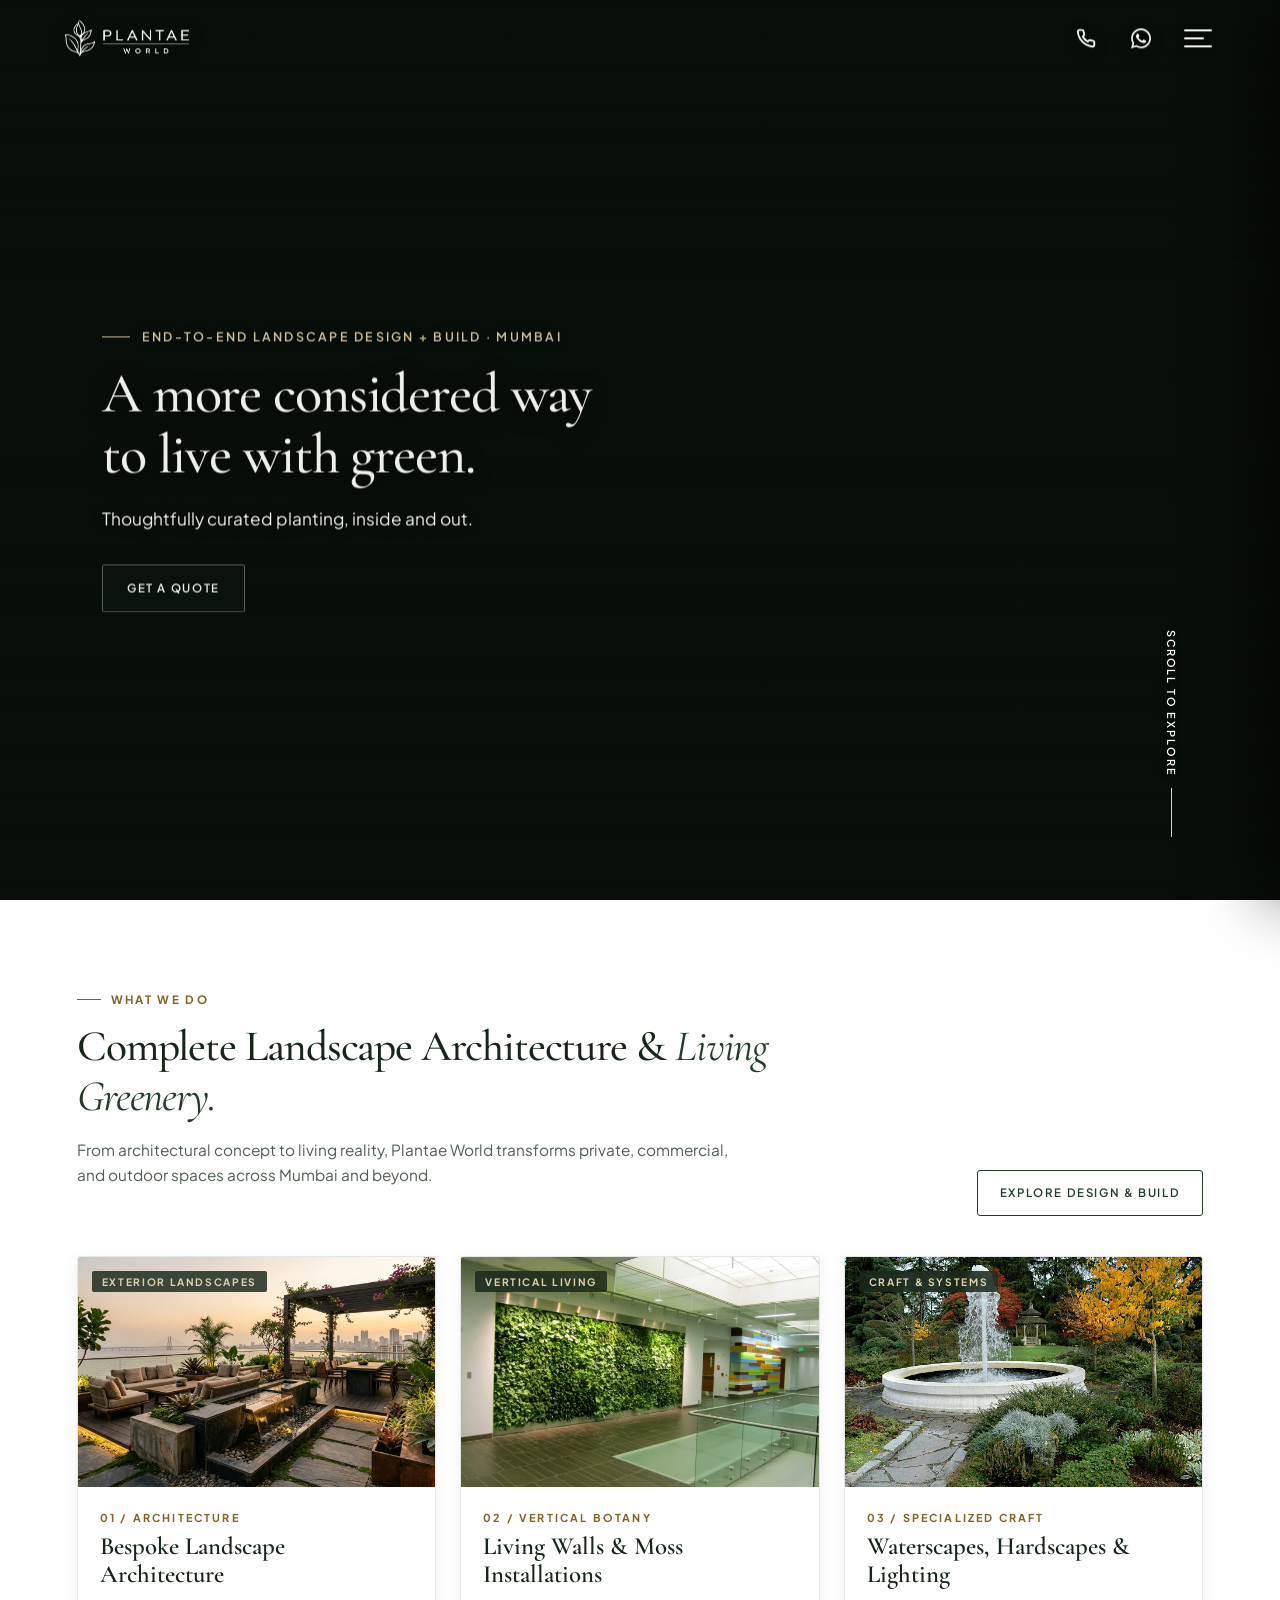
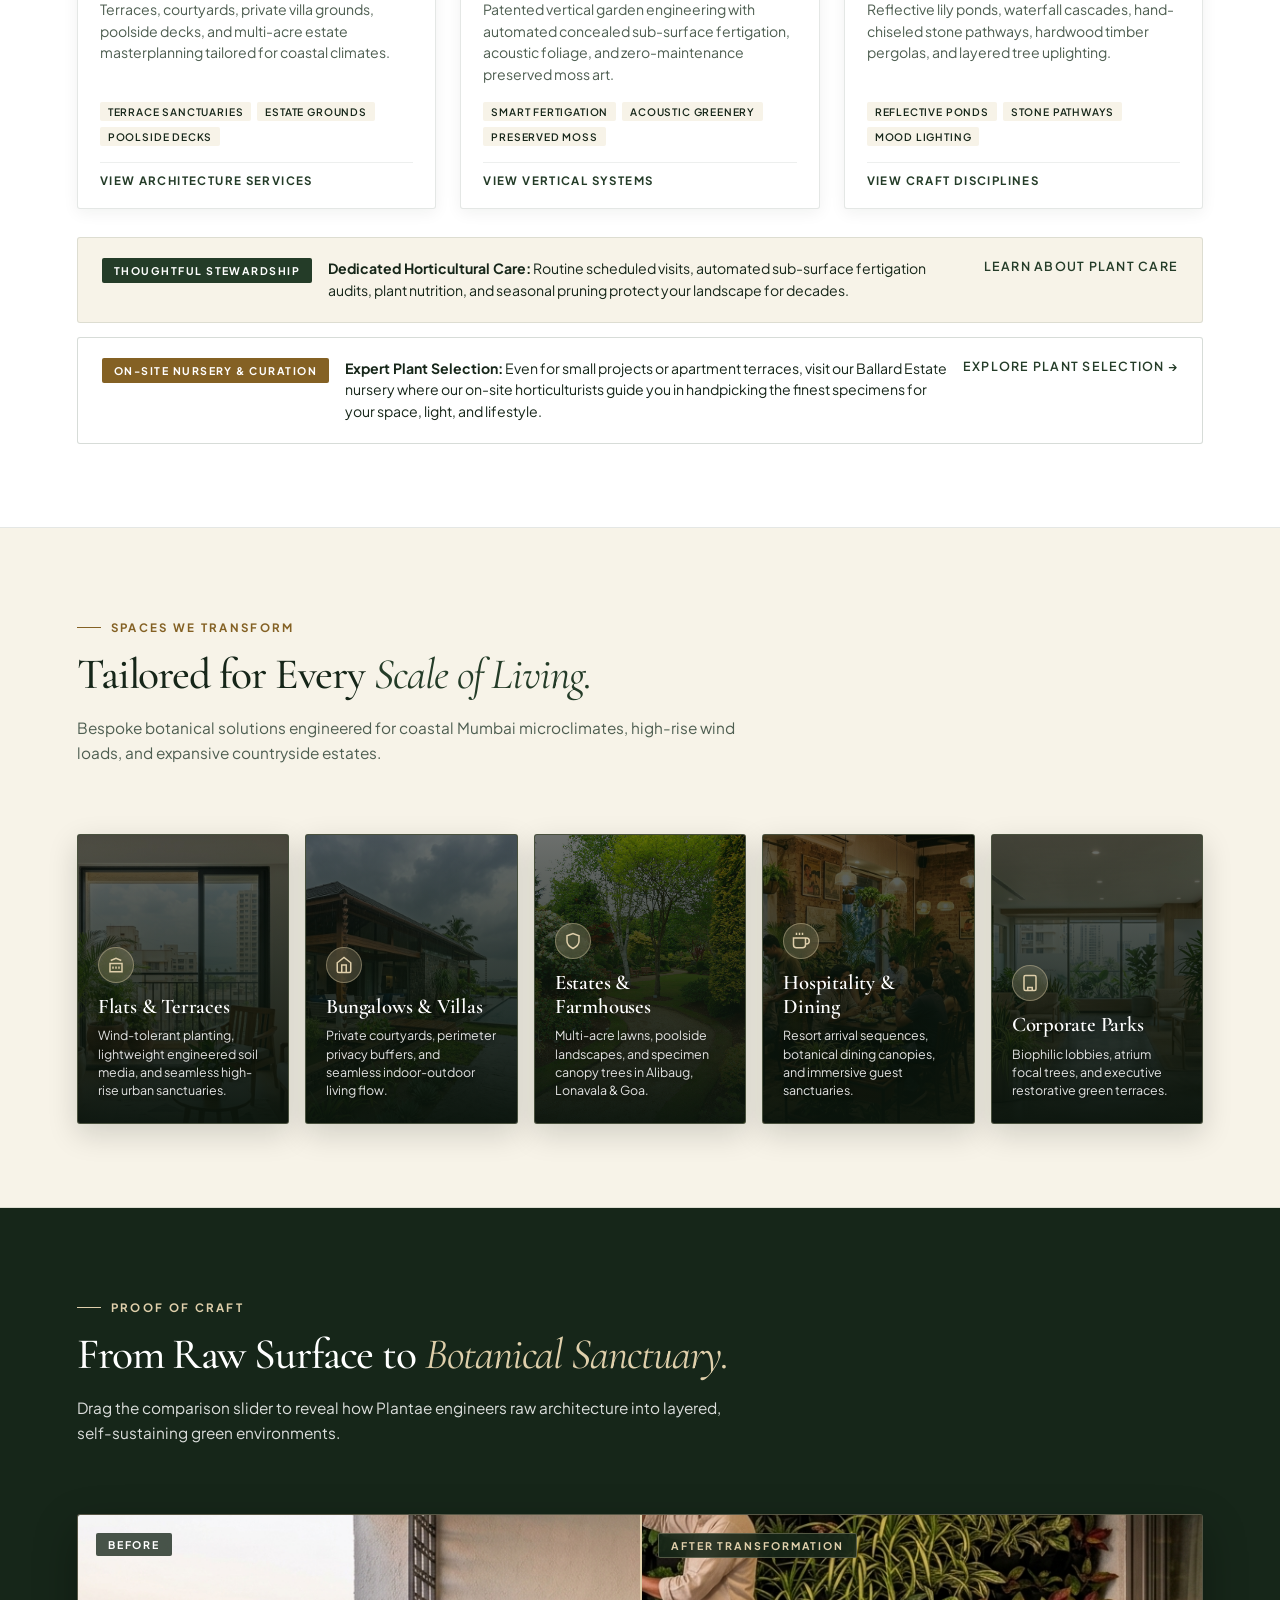
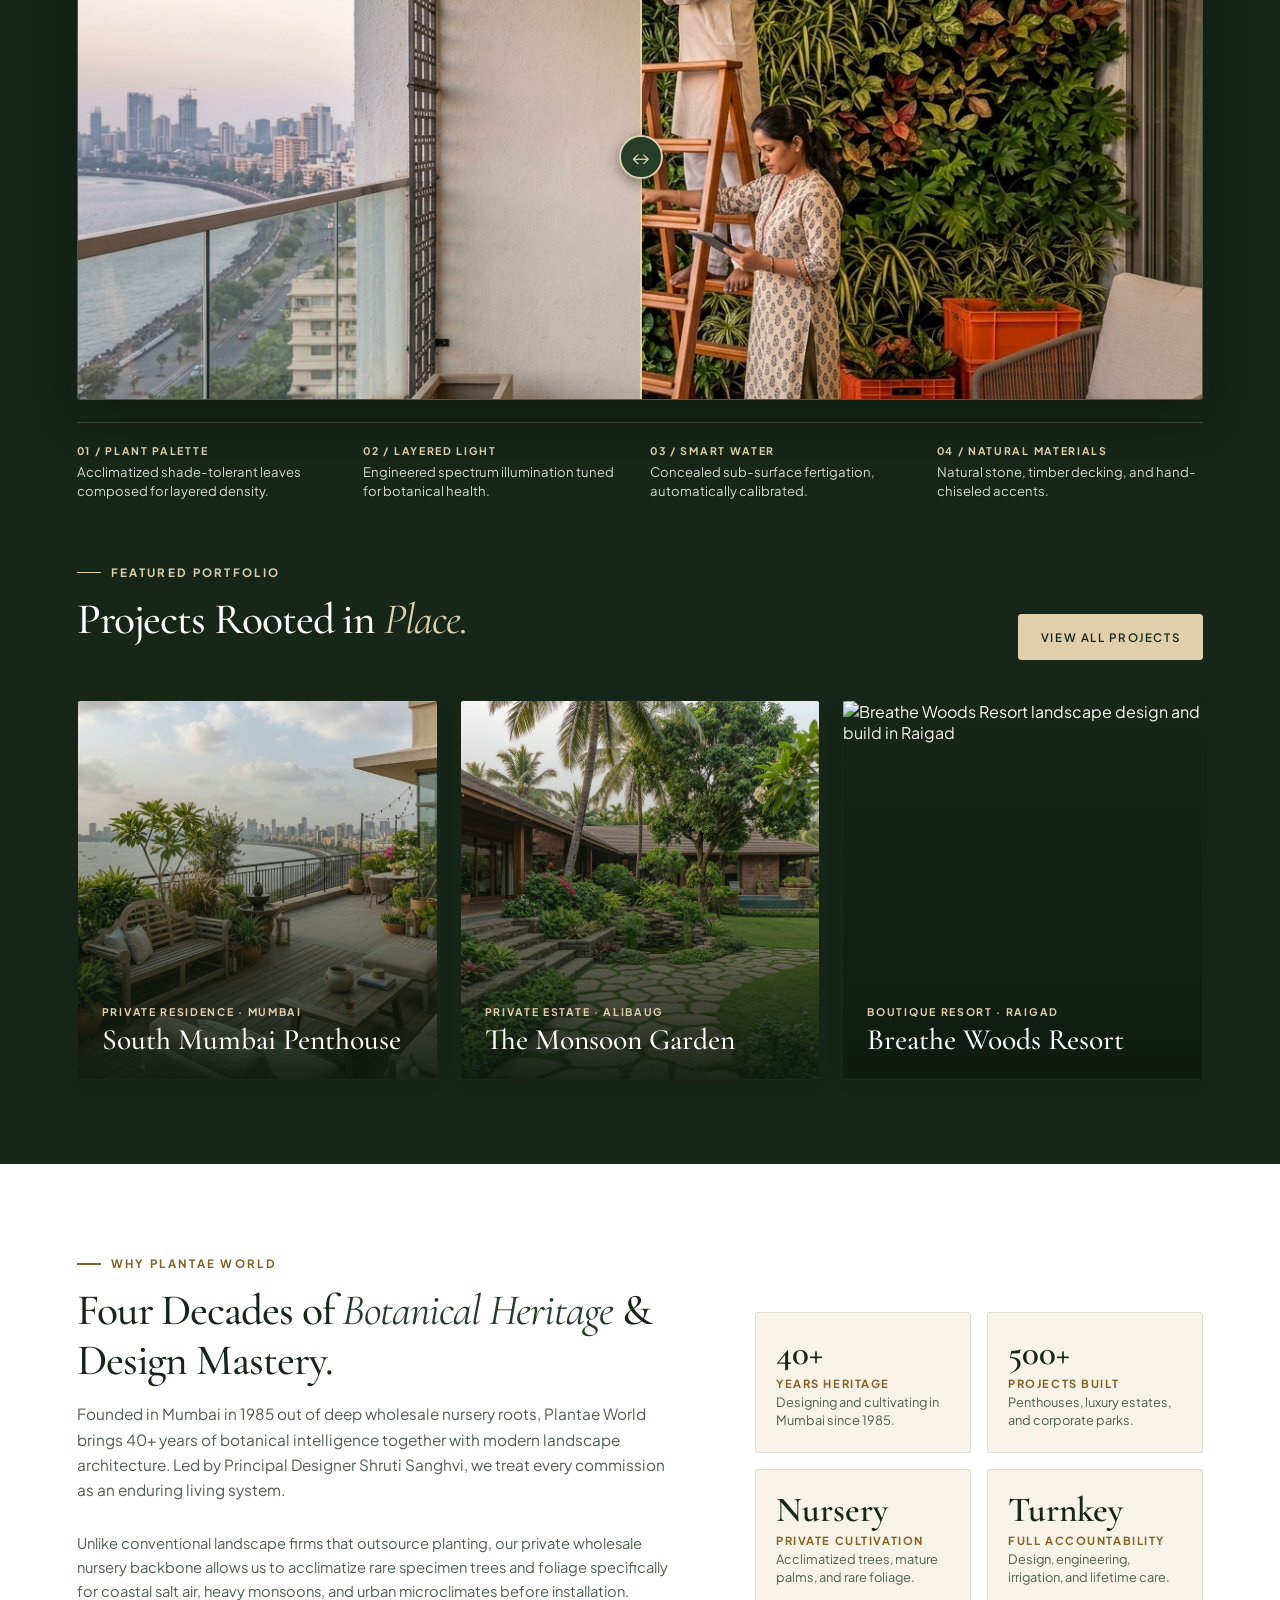
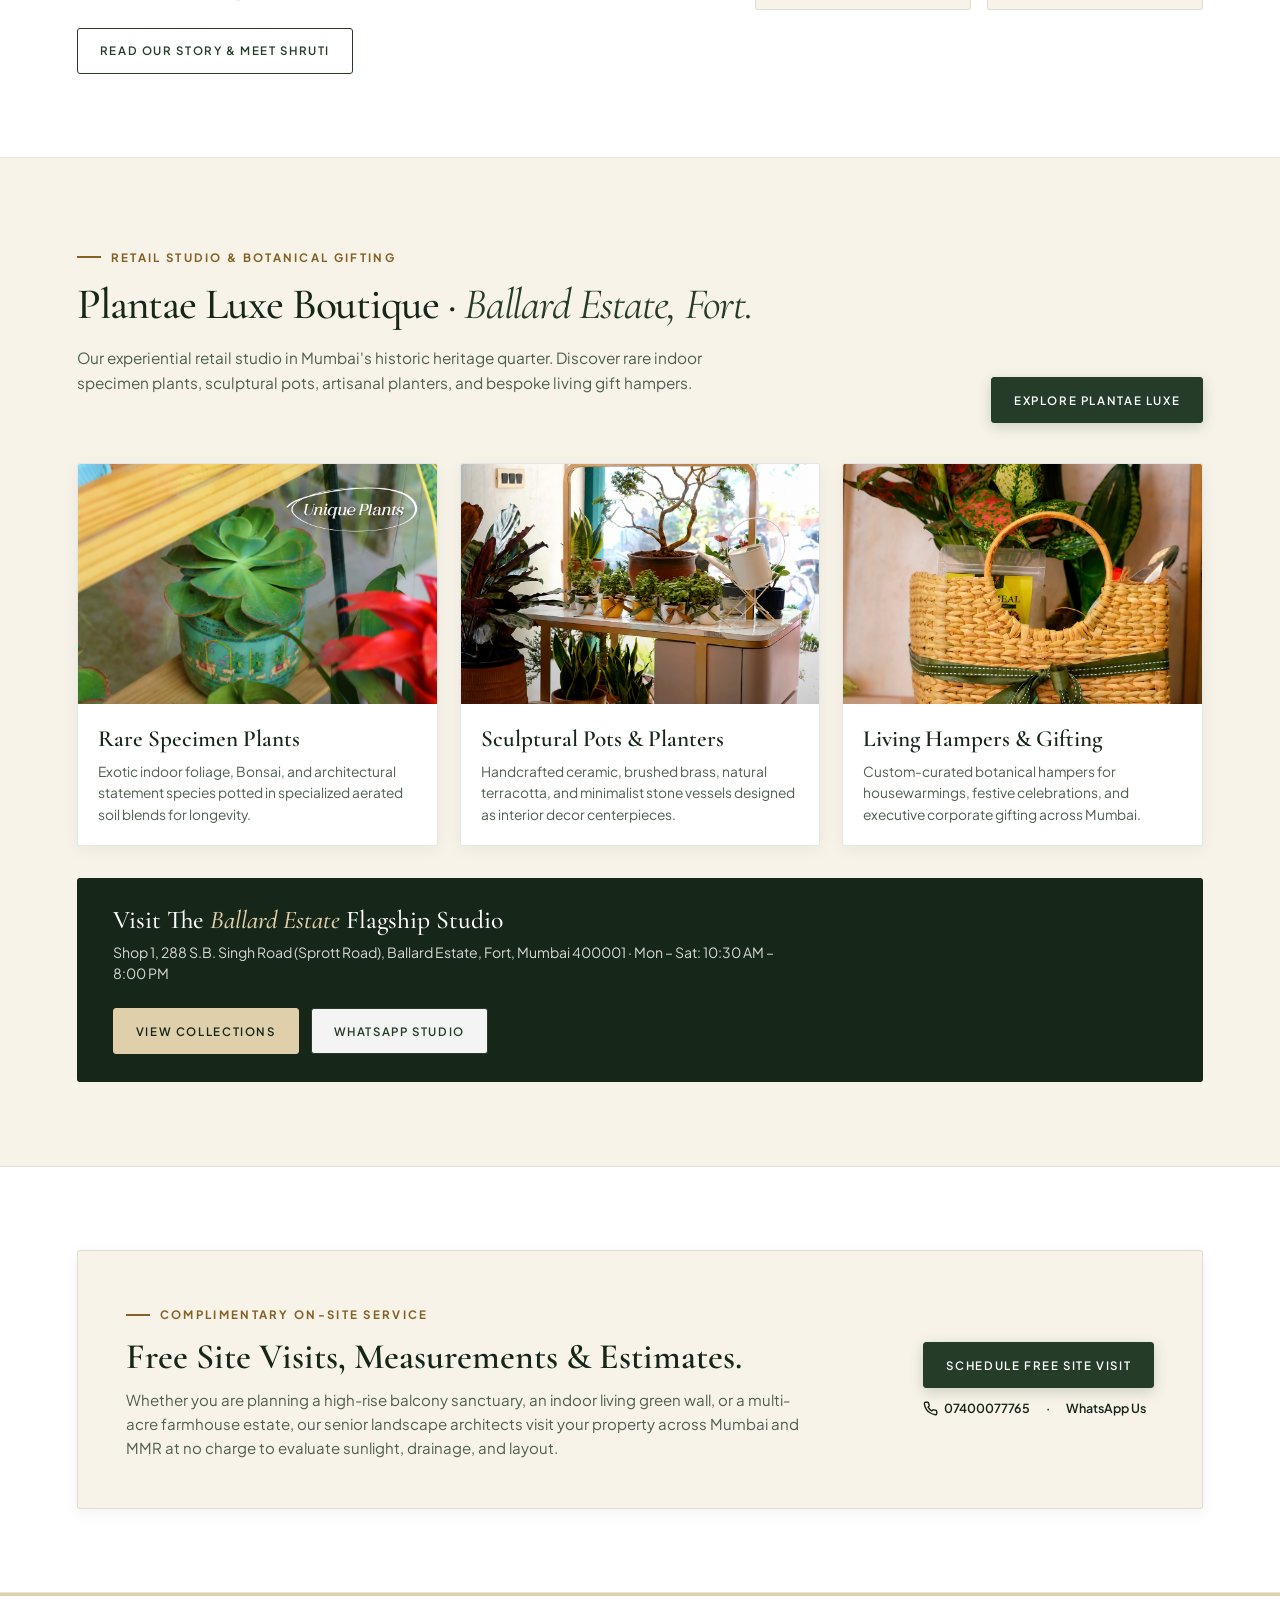
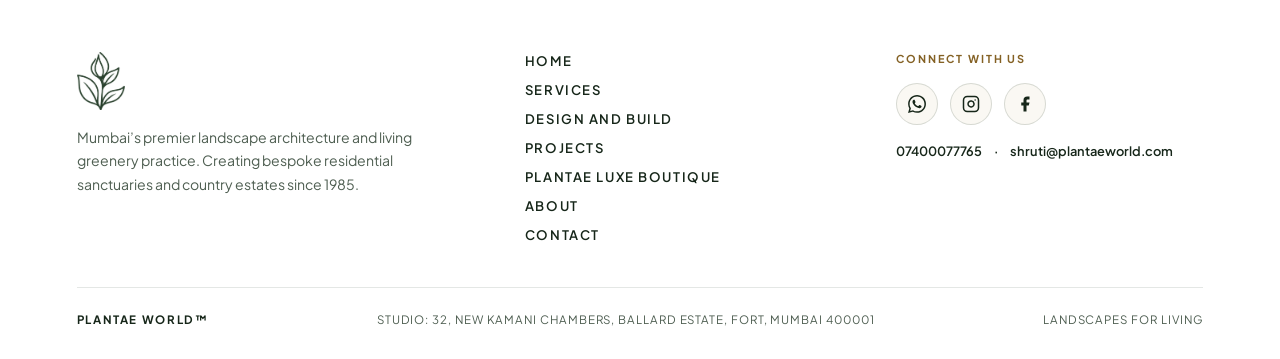
==== index.html @ f55cfd54 "feat: complete Plantae World website redesign with mobile QA and Vercel configuration" ====
<!doctype html>
<html lang="en">
<head>
  <meta charset="utf-8" />
  <meta name="viewport" content="width=device-width, initial-scale=1" /><meta name="robots" content="noindex, nofollow, noarchive, nosnippet" />
  <meta name="description" content="Plantae World is Mumbai's premier landscape architecture and vertical garden practice since 1985. Turnkey landscape design, living green walls, waterscapes, stone hardscapes, and luxury botanical styling for penthouses, bungalows, country estates, and corporate campuses." />
  <meta name="keywords" content="landscape architecture Mumbai, living green walls Mumbai, vertical garden contractor Mumbai, luxury landscape designer Alibaug, penthouse terrace garden Mumbai, estate landscaping Lonavala, preserved moss wall Mumbai, plant nursery Ballard Estate, Plantae Luxe boutique" />
  <title>Plantae World — Mumbai's Premier Landscape Architecture & Living Walls</title>
  <link rel="preconnect" href="https://fonts.googleapis.com" />
  <link rel="preconnect" href="https://fonts.gstatic.com" crossorigin />
  <link href="https://fonts.googleapis.com/css2?family=Cormorant+Garamond:ital,wght@0,400;0,500;0,600;0,700;1,400;1,500&family=Plus+Jakarta+Sans:wght@400;500;600;700&display=swap" rel="stylesheet" />
  <style>
    :root{--white:#ffffff;--cream:#dfcfab;--cream-soft:#ede4ce;--cream-card:#f7f3e8;--leaf:#243c28;--leaf-deep:#162619;--leaf-light:#385a3e;--ink:#162619;--ink-soft:#223625;--ivory:#dfcfab;--muted:#48594a;--bronze:#846124;--line:rgba(36,60,40,.14);--serif:"Cormorant Garamond",Georgia,serif;--sans:"Plus Jakarta Sans",Arial,sans-serif}*{box-sizing:border-box}html,body{overflow-x:clip}html{scroll-behavior:smooth;background:var(--white)}body{margin:0;background:var(--white);color:var(--ink);font-family:var(--sans)}a{color:inherit;text-decoration:none}button,input,select{font:inherit}button{cursor:pointer}
    .film{position:fixed;inset:0;z-index:0;overflow:hidden;background:#0d150e;pointer-events:none;transform-origin:center;will-change:transform,opacity}
    main{position:relative;z-index:1}.hero{min-height:100svh;display:flex;align-items:center;padding:130px clamp(24px,8vw,144px) 80px}.hero-copy{max-width:680px;background:transparent;padding:0}.eyebrow{display:flex;align-items:center;gap:12px;margin:0 0 20px;color:var(--cream);font-size:.74rem;font-weight:600;letter-spacing:.18em;text-transform:uppercase}.eyebrow:before{content:"";width:28px;height:1.5px;background:currentColor}h1,h2,h3,p{margin-top:0}h1{margin-bottom:18px;font-family:var(--serif);font-size:clamp(2.3rem,4.2vw,4rem);font-weight:600;letter-spacing:-.025em;line-height:1.04;color:#ffffff}h1 em{color:#ffffff;font-weight:500;font-style:normal}.hero p:not(.eyebrow){max-width:580px;margin-bottom:30px;color:#ffffff;font-size:clamp(1.02rem,1.3vw,1.15rem);line-height:1.68;font-weight:450}.actions{display:flex;flex-wrap:wrap;gap:12px}.button{display:inline-flex;align-items:center;justify-content:center;min-height:48px;padding:0 24px;border-radius:2px;font-size:.72rem;font-weight:600;letter-spacing:.14em;text-transform:uppercase;transition:transform .25s,background .25s,color .25s,border-color .25s,box-shadow .25s}.button:hover{transform:translateY(-2px)}.button.fill{background:var(--cream);color:var(--leaf-deep);border:1px solid var(--cream);box-shadow:0 4px 14px rgba(36,60,40,.25)}.button.fill:hover{background:#ffffff;color:var(--leaf-deep)}.button.glass{background:rgba(14,26,17,.5);color:#ffffff;border:1px solid rgba(255,255,255,.35);backdrop-filter:blur(10px);-webkit-backdrop-filter:blur(10px)}.button.glass:hover{background:rgba(255,255,255,.18);border-color:#ffffff;color:#ffffff}.scroll-note{position:absolute;right:clamp(24px,8vw,144px);bottom:7vh;display:flex;gap:12px;align-items:center;color:#ffffff;writing-mode:vertical-rl;font-size:.68rem;font-weight:600;letter-spacing:.17em;text-transform:uppercase;text-shadow:0 2px 6px rgba(0,0,0,.5)}.scroll-note:after{content:"";width:1px;height:49px;background:var(--cream)}
    @media(max-width:560px){.hero{padding:110px 20px 60px;align-items:center}.hero-copy{padding:0}h1{font-size:clamp(1.85rem,7.5vw,2.35rem)}.scroll-note{display:none}}
    @media(prefers-reduced-motion:reduce){html{scroll-behavior:auto}*,*:before,*:after{animation-duration:.01ms!important;transition-duration:.01ms!important}}
    .hp-care-strip{display:flex;flex-direction:column!important;align-items:flex-start!important;gap:14px!important;padding:20px 18px!important}
    .hp-care-info{display:flex;flex-direction:column!important;align-items:flex-start!important;gap:10px!important;width:100%!important}
    .hp-care-badge{align-self:flex-start!important;display:inline-block!important;margin-bottom:2px!important;flex:none!important}
    .hp-care-text{width:100%!important;font-size:0.88rem!important;line-height:1.55!important;margin:0!important}
    .hp-care-strip .hp-text-link{align-self:flex-start!important;margin-top:4px!important;font-weight:600!important;font-size:0.78rem!important;letter-spacing:0.1em!important}
    @media(min-width:1100px){
      .hp-care-strip{flex-direction:row!important;align-items:center!important;justify-content:space-between!important;padding:20px 24px!important}
      .hp-care-info{flex-direction:row!important;align-items:center!important;gap:16px!important;width:auto!important;flex:1!important}
      .hp-care-text{width:auto!important;flex:1!important}
      .hp-care-strip .hp-text-link{margin-top:0!important;flex:none!important}
    }
    @media(max-width:768px){.footer-nav-middle{display:none!important}}
  </style>
  <link rel="stylesheet" href="nav-drawer.css?v=5.0" />
  <link rel="stylesheet" href="hero-slider.css?v=2.5" />
  <link rel="stylesheet" href="home-redesign.css?v=6.0" />
  <link rel="stylesheet" href="portal-preloader.css?v=1.2" />
  <script src="https://cdnjs.cloudflare.com/ajax/libs/gsap/3.12.5/gsap.min.js"></script>
  <script>
    (function() {
      var isReduced = window.matchMedia && window.matchMedia('(prefers-reduced-motion: reduce)').matches;
      var params = new URLSearchParams(window.location.search);
      var forceReplay = params.has('replay') || params.has('intro');
      var seen = !forceReplay && sessionStorage.getItem('plantae_portal_seen') === 'true';
      if (isReduced || seen) {
        document.documentElement.classList.add('no-intro');
        window.__PLANTAE_RUN_INTRO__ = false;
      } else {
        document.documentElement.classList.add('has-intro');
        window.__PLANTAE_RUN_INTRO__ = true;
      }
    })();
  </script>
  <link rel="canonical" href="https://plantaeworld.com/" />
  <meta property="og:type" content="website" />
  <meta property="og:locale" content="en_IN" />
  <meta property="og:site_name" content="Plantae World" />
  <meta property="og:title" content="Plantae World — Mumbai's Premier Landscape Architecture & Living Walls" />
  <meta property="og:description" content="Turnkey landscape architecture, automated living green walls, waterscapes, and curated botanical styling across Mumbai, Alibaug, and India. 40+ years heritage." />
  <meta property="og:url" content="https://plantaeworld.com/" />
  <meta property="og:image" content="https://plantaeworld.com/assets/images/work-mumbai-penthouse.jpg" />
  <meta name="twitter:card" content="summary_large_image" />
  <meta name="twitter:title" content="Plantae World — Mumbai's Premier Landscape Architecture & Living Walls" />
  <meta name="twitter:description" content="Turnkey landscape architecture, automated living green walls, waterscapes, and curated botanical styling across Mumbai, Alibaug, and India. 40+ years heritage." />
  <meta name="twitter:image" content="https://plantaeworld.com/assets/images/work-mumbai-penthouse.jpg" />

  <script type="application/ld+json">
  {
    "@context": "https://schema.org",
    "@graph": [
      {
        "@type": ["LandscapeArchitect", "ProfessionalService", "LocalBusiness"],
        "@id": "https://plantaeworld.com/#business",
        "name": "Plantae World",
        "alternateName": "Plantae Landscape Architecture & Living Walls",
        "url": "https://plantaeworld.com/",
        "logo": "https://plantaeworld.com/assets/brand/logo-plantae-world-white.png",
        "image": "https://plantaeworld.com/assets/images/work-mumbai-penthouse.jpg",
        "description": "Plantae World is Mumbai's premier landscape architecture and vertical horticulture practice since 1985. Designing bespoke gardens, high-rise penthouses, country estates, waterscapes, and vertical green walls across Mumbai, Alibaug, Lonavala, and India.",
        "foundingDate": "1985",
        "founder": {
          "@type": "Person",
          "name": "Shruti Sanghvi",
          "jobTitle": "Principal Landscape Designer & Horticulturist"
        },
        "telephone": "07400077765",
        "email": "shruti@plantaeworld.com",
        "address": {
          "@type": "PostalAddress",
          "streetAddress": "32, New Kamani Chambers, Adi Marzaban Path, Ballard Estate, Fort",
          "addressLocality": "Mumbai",
          "addressRegion": "Maharashtra",
          "postalCode": "400001",
          "addressCountry": "IN"
        },
        "areaServed": [
          { "@type": "City", "name": "Mumbai" },
          { "@type": "City", "name": "Alibaug" },
          { "@type": "City", "name": "Lonavala" },
          { "@type": "City", "name": "Goa" },
          { "@type": "Country", "name": "India" }
        ],
        "knowsAbout": [
          "Bespoke Landscape Architecture",
          "Living Green Walls",
          "Vertical Horticulture",
          "Waterscapes and Fountains",
          "Architectural Hardscaping",
          "Preserved Moss Art",
          "High-Rise Penthouse Terrace Gardens",
          "Country Estate Landscaping",
          "Plantae Luxe Retail Studio and Plant Gifting Hampers"
        ],
        "openingHoursSpecification": [{
          "@type": "OpeningHoursSpecification",
          "dayOfWeek": ["Monday","Tuesday","Wednesday","Thursday","Friday","Saturday"],
          "opens": "09:30",
          "closes": "18:00"
        }],
        "sameAs": [
          "https://www.instagram.com/plantae.world",
          "https://www.facebook.com/plantae.world"
        ]
      },
      {
        "@type": "WebSite",
        "@id": "https://plantaeworld.com/#website",
        "url": "https://plantaeworld.com/",
        "name": "Plantae World",
        "publisher": { "@id": "https://plantaeworld.com/#business" }
      }
    ]
  }
  </script>
<script>
    // Bulletproof Navigation Drawer & Header Controller
    function openNavDrawer() {
      var d = document.getElementById('navDrawer');
      var b = document.getElementById('navDrawerBackdrop');
      var btn = document.getElementById('openNavDrawer');
      if (d) {
        d.classList.add('is-open');
        d.setAttribute('aria-hidden', 'false');
      }
      if (b) {
        b.classList.add('is-open');
        b.setAttribute('aria-hidden', 'false');
      }
      if (btn) btn.setAttribute('aria-expanded', 'true');
      document.body.style.overflow = 'hidden';
    }
    window.openNavDrawer = openNavDrawer;

    function closeNavDrawer() {
      var d = document.getElementById('navDrawer');
      var b = document.getElementById('navDrawerBackdrop');
      var btn = document.getElementById('openNavDrawer');
      if (d) {
        d.classList.remove('is-open');
        d.setAttribute('aria-hidden', 'true');
      }
      if (b) {
        b.classList.remove('is-open');
        b.setAttribute('aria-hidden', 'true');
      }
      if (btn) btn.setAttribute('aria-expanded', 'false');
      document.body.style.overflow = '';
    }
    window.closeNavDrawer = closeNavDrawer;

    (function() {
      function updateHeaderScroll() {
        var h = document.getElementById('siteHeader') || document.querySelector('.site-header');
        if (!h) return;
        var y = window.scrollY || window.pageYOffset || (document.documentElement && document.documentElement.scrollTop) || (document.body && document.body.scrollTop) || 0;
        if (y > 20) {
          h.classList.add('is-scrolled');
        } else {
          h.classList.remove('is-scrolled');
        }
      }
      window.addEventListener('scroll', updateHeaderScroll, { passive: true, capture: true });
      document.addEventListener('scroll', updateHeaderScroll, { passive: true, capture: true });
      window.addEventListener('wheel', function() { requestAnimationFrame(updateHeaderScroll); }, { passive: true });
      window.addEventListener('touchmove', function() { requestAnimationFrame(updateHeaderScroll); }, { passive: true });
      document.addEventListener('DOMContentLoaded', updateHeaderScroll);
      window.addEventListener('load', updateHeaderScroll);
      window.updateSiteHeaderScroll = updateHeaderScroll;
    })();

    // Early click delegation for menu buttons
    document.addEventListener('click', function(e) {
      if (e.target.closest('#openNavDrawer, .header-menu-btn')) {
        e.preventDefault();
        openNavDrawer();
      } else if (e.target.closest('#closeNavDrawer, .nav-drawer-close, #navDrawerBackdrop')) {
        e.preventDefault();
        closeNavDrawer();
      }
    }, true);
  </script>
</head>
<body class="homepage">
  <!-- ===================================================
       PLANTAE IRIS PORTAL PRELOADER
       =================================================== -->
  <div id="preloader" aria-hidden="true">
    <svg class="backdrop-svg" xmlns="http://www.w3.org/2000/svg">
      <defs>
        <mask id="portal-cutout-mask">
          <rect width="100%" height="100%" fill="white" />
          <ellipse id="portal-hole" cx="50%" cy="calc(50% - 66px)" rx="0" ry="0" fill="black" />
        </mask>
      </defs>
      <rect width="100%" height="100%" fill="#F6F5F0" mask="url(#portal-cutout-mask)" />
    </svg>

    <div class="logo-stage" id="logoStage">
      <svg class="plantae-svg" viewBox="0 0 198 244" xmlns="http://www.w3.org/2000/svg">
        <defs>
          <radialGradient id="budGlowGrad" cx="50%" cy="50%" r="50%">
            <stop offset="0%" stop-color="#dce6d5" stop-opacity="0.9" />
            <stop offset="65%" stop-color="#dce6d5" stop-opacity="0.3" />
            <stop offset="100%" stop-color="#F6F5F0" stop-opacity="0" />
          </radialGradient>

          <mask id="capillary-mask" maskUnits="userSpaceOnUse">
            <rect width="198" height="244" fill="black" />
            <path id="m-stem" class="mask-stroke" stroke-width="20"
                  d="M 98 244 C 99 215, 102 180, 106 145 C 108 125, 100 112, 95 104" />
            <path id="m-left-vein" class="mask-stroke" stroke-width="15"
                  d="M 96 235 C 80 212, 53 160, 25 123" />
            <path id="m-left-out" class="mask-stroke" stroke-width="22"
                  d="M 97 238 C 45 224, 14 190, 10 140 C 8 115, 5 94, 5 88" />
            <path id="m-left-in" class="mask-stroke" stroke-width="22"
                  d="M 85 215 C 81 155, 62 104, 5 88" />
            <path id="m-rlow-vein" class="mask-stroke" stroke-width="14"
                  d="M 101 228 C 122 204, 142 186, 160 174" />
            <path id="m-rlow-bot" class="mask-stroke" stroke-width="22"
                  d="M 99 235 C 120 212, 160 216, 178 196 C 188 184, 192 162, 194 146" />
            <path id="m-rlow-top" class="mask-stroke" stroke-width="22"
                  d="M 106 218 C 114 176, 152 174, 194 146" />
            <path id="m-rup-vein" class="mask-stroke" stroke-width="14"
                  d="M 107 148 C 126 124, 140 108, 154 94" />
            <path id="m-rup-bot" class="mask-stroke" stroke-width="22"
                  d="M 106 154 C 126 136, 154 134, 166 112 C 171 96, 172 78, 171 67" />
            <path id="m-rup-top" class="mask-stroke" stroke-width="22"
                  d="M 106 135 C 109 102, 142 90, 171 67" />
            <path id="m-bud-left" class="mask-stroke" stroke-width="20"
                  d="M 95 108 C 62 96, 56 68, 63 50 C 67 38, 74 32, 76 26" />
            <path id="m-bud-in-l" class="mask-stroke" stroke-width="18"
                  d="M 95 108 C 74 88, 72 68, 79 48 C 84 34, 87 22, 88 14" />
            <path id="m-bud-in-r" class="mask-stroke" stroke-width="18"
                  d="M 101 106 C 110 86, 110 68, 101 48 C 94 34, 90 22, 88 14" />
            <path id="m-bud-right" class="mask-stroke" stroke-width="22"
                  d="M 106 105 C 124 90, 132 68, 125 44 C 118 24, 104 12, 95 4" />
          </mask>
        </defs>

        <ellipse class="bud-inner-glow" cx="94" cy="60" rx="22" ry="32" />
        <circle class="seed-droplet" cx="98" cy="-25" r="4.5" />
        <image 
          id="emblem-image"
          href="assets/brand/emblem-plantae-dark.png"
          width="198"
          height="244"
          mask="url(#capillary-mask)" />
      </svg>
    </div>
  </div>

  <div class="film" id="film" aria-label="Plantae World Portfolio Highlights">
    <div class="hero-slides">
      <!-- Slide 1: Video (Farmhouse Country Estate Drone Flyover) -->
      <div class="hero-slide is-active" data-type="video" data-index="0" data-caption="Country Estate & Farmhouse · Western Ghats">
        <video class="hero-media" src="assets/Hero%20Images/hero-drone-farmhouse.mp4" muted playsinline preload="auto"></video>
      </div>

      <!-- Slide 2: Still (Penthouse Living Room & Integrated Living Wall) -->
      <div class="hero-slide" data-type="image" data-index="1" data-caption="Indoor Penthouse Living Wall · Mumbai" data-motion="kb-pan-right">
        <img class="hero-media hero-slide-img" src="assets/Hero%20Images/work-private-residence.jpeg" alt="Luxury apartment living room with integrated vertical green wall" />
      </div>

      <!-- Slide 3: Video (Penthouse Ocean Terrace Marine Drive) -->
      <div class="hero-slide" data-type="video" data-index="2" data-caption="High-Rise Ocean Terrace · Marine Drive">
        <video class="hero-media" src="assets/Hero%20Images/hero-penthouse-terrace.mp4" muted playsinline preload="metadata"></video>
      </div>

      <!-- Slide 4: Still (Botanical Estate Curved Promenade) -->
      <div class="hero-slide" data-type="image" data-index="3" data-caption="Botanical Estate Grounds · Private Sanctuary" data-motion="kb-zoom-in">
        <img class="hero-media hero-slide-img" src="assets/Hero%20Images/b2.jpg" alt="Botanical garden estate curved pathway flanked by conifers and shrubs" />
      </div>

      <!-- Slide 5: Video (Architectural Cascading Water Wall) -->
      <div class="hero-slide" data-type="video" data-index="4" data-caption="Architectural Water Wall · Contemporary Residence">
        <video class="hero-media" src="assets/Hero%20Images/hero-water-wall.mp4" muted playsinline preload="metadata"></video>
      </div>

      <!-- Slide 6: Still (Coastal Heritage Courtyard Villa) -->
      <div class="hero-slide" data-type="image" data-index="5" data-caption="Coastal Courtyard Villa · Sunken Lily Pond" data-motion="kb-pan-left">
        <img class="hero-media hero-slide-img" src="assets/Hero%20Images/climate-chennai.jpg" alt="Traditional coastal courtyard villa with carved stone pillars and sunken lily pond" />
      </div>

      <!-- Slide 7: Video (Twilight Rooftop Sanctuary & Fire Bowl) -->
      <div class="hero-slide" data-type="video" data-index="6" data-caption="Twilight Rooftop Sanctuary & Fire Bowl · Bandra">
        <video class="hero-media" src="assets/Hero%20Images/hero-fire-terrace.mp4" muted playsinline preload="metadata"></video>
      </div>

      <!-- Slide 8: Still (Biophilic Apartment Lounge) -->
      <div class="hero-slide" data-type="image" data-index="7" data-caption="Biophilic Apartment Lounge · Arabian Sea Views" data-motion="kb-zoom-out">
        <img class="hero-media hero-slide-img" src="assets/Hero%20Images/indoor-garden.jpg" alt="Modern indoor apartment garden lounge with built-in stone planter bench" />
      </div>

      <!-- Slide 9: Video (Natural Tiered Stone Waterfall & Stream) -->
      <div class="hero-slide" data-type="video" data-index="8" data-caption="Tiered Stone Waterfall & Stream · Farmhouse Estate">
        <video class="hero-media" src="assets/Hero%20Images/hero-natural-waterfall.mp4" muted playsinline preload="metadata"></video>
      </div>

      <!-- Slide 10: Still (Preserved Moss Architecture & Reception) -->
      <div class="hero-slide" data-type="image" data-index="9" data-caption="Preserved Moss Architecture · Reception Lobby" data-motion="kb-pan-right">
        <img class="hero-media hero-slide-img" src="assets/Hero%20Images/commercial-reception.jpg" alt="Commercial reception with preserved moss wall and architectural planters" />
      </div>
    </div>
    <div class="hero-slider-overlay" aria-hidden="true"></div>
  </div>

  <!-- Floating Luxury Site Header -->
  <header class="site-header" id="siteHeader">
    <a class="brand" href="index.html" aria-label="Plantae World home">
      <img class="brand-logo" src="assets/brand/logo-plantae-world-white.png" alt="Plantae World" />
    </a>
    
    <div class="header-actions">
      <a class="header-action-btn header-call-btn" href="tel:07400077765" aria-label="Call Plantae World 07400077765">
        <svg viewBox="0 0 24 24" fill="none" stroke="currentColor" stroke-width="2.2" stroke-linecap="round" stroke-linejoin="round" aria-hidden="true"><path d="M22 16.92v3a2 2 0 0 1-2.18 2 19.79 19.79 0 0 1-8.63-3.07 19.5 19.5 0 0 1-6-6 19.79 19.79 0 0 1-3.07-8.67A2 2 0 0 1 4.11 2h3a2 2 0 0 1 2 1.72 12.84 12.84 0 0 0 .7 2.81 2 2 0 0 1-.45 2.11L8.09 9.91a16 16 0 0 0 6 6l1.27-1.27a2 2 0 0 1 2.11-.45 12.84 12.84 0 0 0 2.81.7A2 2 0 0 1 22 16.92z"/></svg>
      </a>
      <a class="header-action-btn header-wa-btn" href="https://wa.me/917400077765?text=Hi%20Plantae%20World%2C%20I%20would%20like%20to%20enquire%20about%20a%20landscaping%20project" target="_blank" rel="noopener noreferrer" aria-label="Chat on WhatsApp">
        <svg viewBox="0 0 24 24" fill="currentColor" aria-hidden="true"><path d="M.057 24l1.687-6.163c-1.041-1.804-1.588-3.849-1.587-5.946.003-6.556 5.338-11.891 11.893-11.891 3.181.001 6.167 1.24 8.413 3.488 2.245 2.248 3.481 5.236 3.48 8.414-.003 6.557-5.338 11.892-11.893 11.892-1.99-.001-3.951-.5-5.688-1.448l-6.305 1.654zm6.597-3.807c1.676.995 3.276 1.591 5.392 1.592 5.448 0 9.886-4.434 9.889-9.885.002-5.462-4.415-9.89-9.881-9.892-5.452 0-9.887 4.434-9.889 9.884-.001 2.225.651 3.891 1.746 5.634l-.999 3.648 3.742-.981zm11.387-5.464c-.074-.124-.272-.198-.57-.347-.297-.149-1.758-.868-2.031-.967-.272-.099-.47-.149-.669.149-.198.297-.768.967-.941 1.165-.173.198-.347.223-.644.074-.297-.149-1.255-.462-2.39-1.475-.883-.788-1.48-1.761-1.653-2.059-.173-.297-.018-.458.13-.606.134-.133.297-.347.446-.521.151-.172.2-.296.3-.495.099-.198.05-.372-.025-.521-.075-.148-.669-1.611-.916-2.206-.242-.579-.487-.501-.669-.51l-.57-.01c-.198 0-.52.074-.792.372s-1.04 1.016-1.04 2.479 1.065 2.876 1.213 3.074c.149.198 2.095 3.2 5.076 4.487.709.306 1.263.489 1.694.626.712.226 1.36.194 1.872.118.571-.085 1.758-.719 2.006-1.413.248-.695.248-1.29.173-1.414z"/></svg>
      </a>
      <button class="header-menu-btn" id="openNavDrawer" type="button" aria-expanded="false" aria-controls="navDrawer" aria-label="Open Navigation Menu" onclick="openNavDrawer()">
        <span class="menu-icon-lines" aria-hidden="true">
          <span class="line line-1"></span>
          <span class="line line-2"></span>
          <span class="line line-3"></span>
        </span>
      </button>
    </div>
  </header>

  <!-- Navigation Drawer Backdrop -->
  <div class="nav-drawer-backdrop" id="navDrawerBackdrop" aria-hidden="true" onclick="closeNavDrawer()"></div>

  <!-- Off-Canvas Luxury Slide-in Drawer -->
  <aside class="nav-drawer" id="navDrawer" aria-label="Site Navigation" aria-hidden="true">
    <div class="nav-drawer-header">
      <a class="nav-drawer-brand" href="index.html" aria-label="Plantae World">
        <img src="assets/brand/logo-plantae-world-white.png" alt="Plantae World" />
      </a>
      <button class="nav-drawer-close" id="closeNavDrawer" type="button" aria-label="Close navigation menu" onclick="closeNavDrawer()">
        <svg width="20" height="20" viewBox="0 0 24 24" fill="none" stroke="currentColor" stroke-width="2.2"><path d="M18 6L6 18M6 6l12 12"/></svg>
      </button>
    </div>

    <div class="nav-drawer-body">
      <nav class="drawer-nav-list" aria-label="Drawer Navigation">
        <a class="drawer-nav-link is-active" href="index.html">
          <span class="drawer-link-text">Home</span>
        </a>

        <a class="drawer-nav-link" href="services.html">
          <span class="drawer-link-text">Services</span>
        </a>

        <a class="drawer-nav-link" href="design-and-build.html">
          <span class="drawer-link-text">Design and Build</span>
        </a>

        <a class="drawer-nav-link" href="selected-works.html">
          <span class="drawer-link-text">Projects</span>
        </a>

        <a class="drawer-nav-link" href="plantae-luxe.html">
          <span class="drawer-link-text">Plantae Luxe Boutique</span>
        </a>

        <a class="drawer-nav-link" href="about.html">
          <span class="drawer-link-text">About</span>
        </a>

        <a class="drawer-nav-link" href="contact.html">
          <span class="drawer-link-text">Contact</span>
        </a>
      </nav>
    </div>

    <div class="nav-drawer-footer">
      <div class="drawer-contact-block">
        <p class="drawer-block-title">Studio & Consultation</p>
        <address class="drawer-address">
          32, New Kamani Chambers, Adi Marzaban Path,<br>
          Ballard Estate, Fort, Mumbai 400001
        </address>

        <div class="drawer-contact-links">
          <div class="drawer-phone-wa-row">
            <a class="drawer-contact-link" href="tel:07400077765" aria-label="Call 07400077765">
              <svg viewBox="0 0 24 24" fill="none" stroke="currentColor" stroke-width="2.2" stroke-linecap="round" stroke-linejoin="round" aria-hidden="true"><path d="M22 16.92v3a2 2 0 0 1-2.18 2 19.79 19.79 0 0 1-8.63-3.07 19.5 19.5 0 0 1-6-6 19.79 19.79 0 0 1-3.07-8.67A2 2 0 0 1 4.11 2h3a2 2 0 0 1 2 1.72 12.84 12.84 0 0 0 .7 2.81 2 2 0 0 1-.45 2.11L8.09 9.91a16 16 0 0 0 6 6l1.27-1.27a2 2 0 0 1 2.11-.45 12.84 12.84 0 0 0 2.81.7A2 2 0 0 1 22 16.92z"/></svg>
              <span>07400077765</span>
            </a>
            <span class="drawer-divider">·</span>
            <a class="drawer-contact-link" href="https://wa.me/917400077765?text=Hi%20Plantae%20World%2C%20I%20would%20like%20to%20enquire%20about%20a%20landscaping%20project" target="_blank" rel="noopener noreferrer" aria-label="WhatsApp 07400077765">
              <svg viewBox="0 0 24 24" fill="currentColor" aria-hidden="true"><path d="M.057 24l1.687-6.163c-1.041-1.804-1.588-3.849-1.587-5.946.003-6.556 5.338-11.891 11.893-11.891 3.181.001 6.167 1.24 8.413 3.488 2.245 2.248 3.481 5.236 3.48 8.414-.003 6.557-5.338 11.892-11.893 11.892-1.99-.001-3.951-.5-5.688-1.448l-6.305 1.654zm6.597-3.807c1.676.995 3.276 1.591 5.392 1.592 5.448 0 9.886-4.434 9.889-9.885.002-5.462-4.415-9.89-9.881-9.892-5.452 0-9.887 4.434-9.889 9.884-.001 2.225.651 3.891 1.746 5.634l-.999 3.648 3.742-.981zm11.387-5.464c-.074-.124-.272-.198-.57-.347-.297-.149-1.758-.868-2.031-.967-.272-.099-.47-.149-.669.149-.198.297-.768.967-.941 1.165-.173.198-.347.223-.644.074-.297-.149-1.255-.462-2.39-1.475-.883-.788-1.48-1.761-1.653-2.059-.173-.297-.018-.458.13-.606.134-.133.297-.347.446-.521.151-.172.2-.296.3-.495.099-.198.05-.372-.025-.521-.075-.148-.669-1.611-.916-2.206-.242-.579-.487-.501-.669-.51l-.57-.01c-.198 0-.52.074-.792.372s-1.04 1.016-1.04 2.479 1.065 2.876 1.213 3.074c.149.198 2.095 3.2 5.076 4.487.709.306 1.263.489 1.694.626.712.226 1.36.194 1.872.118.571-.085 1.758-.719 2.006-1.413.248-.695.248-1.29.173-1.414z"/></svg>
              <span>WhatsApp</span>
            </a>
          </div>
          <a class="drawer-contact-link" href="mailto:shruti@plantaeworld.com">
            <svg viewBox="0 0 24 24" fill="none" stroke="currentColor" stroke-width="2.2" stroke-linecap="round" stroke-linejoin="round" aria-hidden="true"><rect width="20" height="16" x="2" y="4" rx="2"/><path d="m22 7-8.97 5.7a1.94 1.94 0 0 1-2.06 0L2 7"/></svg>
            <span>shruti@plantaeworld.com</span>
          </a>
        </div>
      </div>
      <button class="drawer-quote-btn" type="button" onclick="closeNavDrawer(); openConsultModal();">Get a Quote</button>
    </div>
  </aside>

  <main id="top">
    <section class="hero" aria-labelledby="hero-title">
      <div class="hero-copy">
        <p class="eyebrow">END-TO-END LANDSCAPE DESIGN + BUILD · MUMBAI</p>
        <h1 id="hero-title">A more considered way<br>to live with green.</h1>
        <p class="hero-subhead">Thoughtfully curated planting, inside and out.</p>
        <div class="actions">
          <button class="button glass" type="button" onclick="openConsultModal()">GET A QUOTE</button>
        </div>
      </div>

      <span class="scroll-note">Scroll to explore</span>
    </section>
    <!-- What We Do (Quick Lead-in to Design & Build) -->
    <section class="hp-section" id="what-we-do" aria-labelledby="what-we-do-title">
      <div class="hp-container">
        <div class="hp-header-split">
          <div class="hp-header-copy">
            <span class="hp-kicker">What We Do</span>
            <h2 class="hp-title" id="what-we-do-title">Complete Landscape Architecture & <em>Living Greenery.</em></h2>
            <p class="hp-lead">From architectural concept to living reality, Plantae World transforms private, commercial, and outdoor spaces across Mumbai and beyond.</p>
          </div>
          <a class="hp-btn hp-btn-outline" href="design-and-build.html">Explore Design & Build</a>
        </div>

        <div class="hp-disciplines-grid">
          <!-- Pillar 1: Bespoke Landscape Architecture -->
          <a class="hp-discipline-card" href="services.html">
            <div class="hp-discipline-media">
              <span class="hp-discipline-tag">Exterior Landscapes</span>
              <img src="assets/images/service-landscape.jpg" alt="Bespoke Landscape Architecture by Plantae World" loading="lazy" />
            </div>
            <div class="hp-discipline-body">
              <span class="hp-discipline-num">01 / ARCHITECTURE</span>
              <h3 class="hp-discipline-title">Bespoke Landscape Architecture</h3>
              <p class="hp-discipline-desc">Terraces, courtyards, private villa grounds, poolside decks, and multi-acre estate masterplanning tailored for coastal climates.</p>
              <div class="hp-discipline-tags">
                <span>Terrace Sanctuaries</span>
                <span>Estate Grounds</span>
                <span>Poolside Decks</span>
              </div>
              <span class="hp-discipline-link">View Architecture Services</span>
            </div>
          </a>

          <!-- Pillar 2: Living Green Walls & Vertical Horticulture -->
          <a class="hp-discipline-card" href="services.html">
            <div class="hp-discipline-media">
              <span class="hp-discipline-tag">Vertical Living</span>
              <img src="assets/images/plantae indoor vertical gardens.jpg" alt="Living Green Walls and Vertical Horticulture by Plantae World" loading="lazy" />
            </div>
            <div class="hp-discipline-body">
              <span class="hp-discipline-num">02 / VERTICAL BOTANY</span>
              <h3 class="hp-discipline-title">Living Walls & Moss Installations</h3>
              <p class="hp-discipline-desc">Patented vertical garden engineering with automated concealed sub-surface fertigation, acoustic foliage, and zero-maintenance preserved moss art.</p>
              <div class="hp-discipline-tags">
                <span>Smart Fertigation</span>
                <span>Acoustic Greenery</span>
                <span>Preserved Moss</span>
              </div>
              <span class="hp-discipline-link">View Vertical Systems</span>
            </div>
          </a>

          <!-- Pillar 3: Waterscapes, Hardscapes & Lighting -->
          <a class="hp-discipline-card" href="services.html">
            <div class="hp-discipline-media">
              <span class="hp-discipline-tag">Craft & Systems</span>
              <img src="assets/images/chennai 3.jpg" alt="Waterscapes, Hardscapes and Architectural Lighting by Plantae World" loading="lazy" />
            </div>
            <div class="hp-discipline-body">
              <span class="hp-discipline-num">03 / SPECIALIZED CRAFT</span>
              <h3 class="hp-discipline-title">Waterscapes, Hardscapes & Lighting</h3>
              <p class="hp-discipline-desc">Reflective lily ponds, waterfall cascades, hand-chiseled stone pathways, hardwood timber pergolas, and layered tree uplighting.</p>
              <div class="hp-discipline-tags">
                <span>Reflective Ponds</span>
                <span>Stone Pathways</span>
                <span>Mood Lighting</span>
              </div>
              <span class="hp-discipline-link">View Craft Disciplines</span>
            </div>
          </a>
        </div>

        <!-- Thoughtful Stewardship Strip -->
        <div class="hp-care-strip">
          <div class="hp-care-info">
            <span class="hp-care-badge">THOUGHTFUL STEWARDSHIP</span>
            <p class="hp-care-text">
              <strong>Dedicated Horticultural Care:</strong> Routine scheduled visits, automated sub-surface fertigation audits, plant nutrition, and seasonal pruning protect your landscape for decades.
            </p>
          </div>
          <a class="hp-text-link" href="services.html#maintenance">Learn About Plant Care</a>
        </div>

        <!-- On-Site Nursery & Expert Plant Selection Strip -->
        <div class="hp-care-strip hp-selection-strip">
          <div class="hp-care-info">
            <span class="hp-care-badge hp-badge-bronze">ON-SITE NURSERY &amp; CURATION</span>
            <p class="hp-care-text">
              <strong>Expert Plant Selection:</strong> Even for small projects or apartment terraces, visit our Ballard Estate nursery where our on-site horticulturists guide you in handpicking the finest specimens for your space, light, and lifestyle.
            </p>
          </div>
          <a class="hp-text-link" href="services.html#living-systems">Explore Plant Selection &rarr;</a>
        </div>
      </div>
    </section>

    <!-- Spaces We Transform (Property Typologies) -->
    <section class="hp-section hp-section-alt" id="spaces-we-transform" aria-labelledby="spaces-title">
      <div class="hp-container">
        <div class="hp-header-split">
          <div class="hp-header-copy">
            <span class="hp-kicker">Spaces We Transform</span>
            <h2 class="hp-title" id="spaces-title">Tailored for Every <em>Scale of Living.</em></h2>
            <p class="hp-lead">Bespoke botanical solutions engineered for coastal Mumbai microclimates, high-rise wind loads, and expansive countryside estates.</p>
          </div>
        </div>

        <div class="hp-typologies-grid">
          <!-- Typology 1: Flats & Terraces -->
          <a class="hp-typology-card" href="services.html">
            <img class="hp-typology-bg" src="assets/images/portfolio-small-flat.jpeg" alt="Apartment flats and high-rise balcony gardens in Mumbai" loading="lazy" />
            <div class="hp-typology-scrim"></div>
            <div class="hp-typology-content">
              <div class="hp-typology-icon">
                <svg viewBox="0 0 24 24" fill="none" stroke="currentColor" stroke-width="2"><path d="M3 21h18M3 10h18M5 6l7-3 7 3M4 10v11M20 10v11M8 14v3M12 14v3M16 14v3"/></svg>
              </div>
              <h3 class="hp-typology-title">Flats & Terraces</h3>
              <p class="hp-typology-desc">Wind-tolerant planting, lightweight engineered soil media, and seamless high-rise urban sanctuaries.</p>
            </div>
          </a>

          <!-- Typology 2: Luxury Bungalows & Villas -->
          <a class="hp-typology-card" href="services.html">
            <img class="hp-typology-bg" src="assets/images/climate-alibaug.jpg" alt="Luxury bungalow and private villa landscaping" loading="lazy" />
            <div class="hp-typology-scrim"></div>
            <div class="hp-typology-content">
              <div class="hp-typology-icon">
                <svg viewBox="0 0 24 24" fill="none" stroke="currentColor" stroke-width="2"><path d="m3 9 9-7 9 7v11a2 2 0 0 1-2 2H5a2 2 0 0 1-2-2z"/><polyline points="9 22 9 12 15 12 15 22"/></svg>
              </div>
              <h3 class="hp-typology-title">Bungalows & Villas</h3>
              <p class="hp-typology-desc">Private courtyards, perimeter privacy buffers, and seamless indoor-outdoor living flow.</p>
            </div>
          </a>

          <!-- Typology 3: Country Estates & Farmhouses -->
          <a class="hp-typology-card" href="services.html">
            <img class="hp-typology-bg" src="assets/images/b2.jpg" alt="Expansive estate grounds and farmhouse landscapes" loading="lazy" />
            <div class="hp-typology-scrim"></div>
            <div class="hp-typology-content">
              <div class="hp-typology-icon">
                <svg viewBox="0 0 24 24" fill="none" stroke="currentColor" stroke-width="2"><path d="M12 22s8-4 8-10V5l-8-3-8 3v7c0 6 8 10 8 10z"/></svg>
              </div>
              <h3 class="hp-typology-title">Estates & Farmhouses</h3>
              <p class="hp-typology-desc">Multi-acre lawns, poolside landscapes, and specimen canopy trees in Alibaug, Lonavala & Goa.</p>
            </div>
          </a>

          <!-- Typology 4: Hospitality & Dining -->
          <a class="hp-typology-card" href="services.html">
            <img class="hp-typology-bg" src="assets/images/work-restaurant.jpeg" alt="Hospitality and botanical dining space landscaping" loading="lazy" />
            <div class="hp-typology-scrim"></div>
            <div class="hp-typology-content">
              <div class="hp-typology-icon">
                <svg viewBox="0 0 24 24" fill="none" stroke="currentColor" stroke-width="2"><path d="M18 8h1a4 4 0 0 1 0 8h-1M2 8h16v9a4 4 0 0 1-4 4H6a4 4 0 0 1-4-4V8z"/><line x1="6" x2="6" y1="1" y2="4"/><line x1="10" x2="10" y1="1" y2="4"/><line x1="14" x2="14" y1="1" y2="4"/></svg>
              </div>
              <h3 class="hp-typology-title">Hospitality & Dining</h3>
              <p class="hp-typology-desc">Resort arrival sequences, botanical dining canopies, and immersive guest sanctuaries.</p>
            </div>
          </a>

          <!-- Typology 5: Corporate Parks & Campuses -->
          <a class="hp-typology-card" href="services.html">
            <img class="hp-typology-bg" src="assets/images/commercial-reception.jpg" alt="Corporate campus biophilic atrium and executive terraces" loading="lazy" />
            <div class="hp-typology-scrim"></div>
            <div class="hp-typology-content">
              <div class="hp-typology-icon">
                <svg viewBox="0 0 24 24" fill="none" stroke="currentColor" stroke-width="2"><rect width="16" height="20" x="4" y="2" rx="2" ry="2"/><path d="M9 22v-4h6v4M8 6h.01M16 6h.01M12 6h.01M12 10h.01M12 14h.01M16 10h.01M16 14h.01M8 10h.01M8 14h.01"/></svg>
              </div>
              <h3 class="hp-typology-title">Corporate Parks</h3>
              <p class="hp-typology-desc">Biophilic lobbies, atrium focal trees, and executive restorative green terraces.</p>
            </div>
          </a>
        </div>
      </div>
    </section>

    <!-- Selected Works & Proof (Interactive Transformation + Projects) -->
    <section class="hp-section hp-section-darkest" id="selected-works" aria-labelledby="works-section-title">
      <div class="hp-container">
        <!-- Interactive Before & After Study -->
        <div class="hp-transformation-block">
          <div class="hp-header-split">
            <div class="hp-header-copy">
              <span class="hp-kicker">Proof of Craft</span>
              <h2 class="hp-title" id="works-section-title">From Raw Surface to <em>Botanical Sanctuary.</em></h2>
              <p class="hp-lead">Drag the comparison slider to reveal how Plantae engineers raw architecture into layered, self-sustaining green environments.</p>
            </div>
          </div>

          <div class="hp-compare-wrapper" id="comparisonBox">
            <img class="hp-compare-img" src="assets/images/transformation-study-before.jpeg" alt="Minimal contemporary interior before botanical installation" loading="lazy" />
            <div class="hp-compare-after" id="comparisonAfter">
              <img class="hp-compare-img" src="assets/images/service-living-wall.jpg" alt="Interior transformed by living green wall installation" loading="lazy" />
            </div>
            <span class="hp-compare-label hp-compare-label-before">Before</span>
            <span class="hp-compare-label hp-compare-label-after">After Transformation</span>
            <span class="hp-compare-handle" id="comparisonHandle" aria-hidden="true"></span>
            <input class="hp-compare-slider" id="comparisonSlider" type="range" min="0" max="100" value="50" aria-label="Slide to reveal before and after transformation" />
          </div>

          <div class="hp-systems-strip">
            <div class="hp-system-item">
              <strong>01 / Plant Palette</strong>
              <p>Acclimatized shade-tolerant leaves composed for layered density.</p>
            </div>
            <div class="hp-system-item">
              <strong>02 / Layered Light</strong>
              <p>Engineered spectrum illumination tuned for botanical health.</p>
            </div>
            <div class="hp-system-item">
              <strong>03 / Smart Water</strong>
              <p>Concealed sub-surface fertigation, automatically calibrated.</p>
            </div>
            <div class="hp-system-item">
              <strong>04 / Natural Materials</strong>
              <p>Natural stone, timber decking, and hand-chiseled accents.</p>
            </div>
          </div>
        </div>

        <!-- Featured Projects Row -->
        <div class="hp-header-split" style="margin-top: 56px;">
          <div class="hp-header-copy">
            <span class="hp-kicker">Featured Portfolio</span>
            <h2 class="hp-title">Projects Rooted in <em>Place.</em></h2>
          </div>
          <a class="hp-btn hp-btn-cream" href="selected-works.html">View All Projects</a>
        </div>

        <div class="hp-works-grid">
          <!-- Project 1: South Mumbai Penthouse -->
          <a class="hp-work-card" href="selected-works.html">
            <img src="assets/images/work-mumbai-penthouse.jpg" alt="High-rise terrace garden for South Mumbai penthouse" loading="lazy" />
            <div class="hp-work-content">
              <span class="hp-work-meta">Private Residence · Mumbai</span>
              <h3 class="hp-work-title">South Mumbai Penthouse</h3>
            </div>
          </a>

          <!-- Project 2: The Monsoon Garden -->
          <a class="hp-work-card" href="selected-works.html">
            <img src="assets/images/work-alibaug-estate.jpeg" alt="Outdoor estate landscape for Alibaug garden retreat" loading="lazy" />
            <div class="hp-work-content">
              <span class="hp-work-meta">Private Estate · Alibaug</span>
              <h3 class="hp-work-title">The Monsoon Garden</h3>
            </div>
          </a>

          <!-- Project 3: Breathe Woods Resort -->
          <a class="hp-work-card" href="selected-works.html">
            <img src="assets/Projects/Hospitality/breathewoods-2.jpg" alt="Breathe Woods Resort landscape design and build in Raigad" loading="lazy" />
            <div class="hp-work-content">
              <span class="hp-work-meta">Boutique Resort · Raigad</span>
              <h3 class="hp-work-title">Breathe Woods Resort</h3>
            </div>
          </a>
        </div>
      </div>
    </section>

    <!-- Why Plantae World (Heritage Since 1985 & Trust Pillars) -->
    <section class="hp-section" id="why-plantae" aria-labelledby="heritage-title">
      <div class="hp-container">
        <div class="hp-heritage-split">
          <div>
            <span class="hp-kicker">Why Plantae World</span>
            <h2 class="hp-title" id="heritage-title">Four Decades of <em>Botanical Heritage</em> & Design Mastery.</h2>
            <p class="hp-lead">
              Founded in Mumbai in 1985 out of deep wholesale nursery roots, Plantae World brings 40+ years of botanical intelligence together with modern landscape architecture. Led by Principal Designer Shruti Sanghvi, we treat every commission as an enduring living system.
            </p>
            <p style="font-size: 0.92rem; line-height: 1.65; color: var(--hp-muted); margin: 0 0 24px 0;">
              Unlike conventional landscape firms that outsource planting, our private wholesale nursery backbone allows us to acclimatize rare specimen trees and foliage specifically for coastal salt air, heavy monsoons, and urban microclimates before installation.
            </p>
            <a class="hp-btn hp-btn-outline" href="about.html">Read Our Story & Meet Shruti</a>
          </div>

          <!-- 4 Key Trust Badges -->
          <div class="hp-heritage-badges">
            <div class="hp-heritage-badge">
              <span class="hp-badge-val">40+</span>
              <span class="hp-badge-label">Years Heritage</span>
              <p class="hp-badge-sub">Designing and cultivating in Mumbai since 1985.</p>
            </div>
            <div class="hp-heritage-badge">
              <span class="hp-badge-val">500+</span>
              <span class="hp-badge-label">Projects Built</span>
              <p class="hp-badge-sub">Penthouses, luxury estates, and corporate parks.</p>
            </div>
            <div class="hp-heritage-badge">
              <span class="hp-badge-val">Nursery</span>
              <span class="hp-badge-label">Private Cultivation</span>
              <p class="hp-badge-sub">Acclimatized trees, mature palms, and rare foliage.</p>
            </div>
            <div class="hp-heritage-badge">
              <span class="hp-badge-val">Turnkey</span>
              <span class="hp-badge-label">Full Accountability</span>
              <p class="hp-badge-sub">Design, engineering, irrigation, and lifetime care.</p>
            </div>
          </div>
        </div>
      </div>
    </section>

    <!-- Plantae Luxe Boutique (Retail Studio, Planters & Gifting) -->
    <section class="hp-section hp-section-alt" id="plantae-luxe" aria-labelledby="luxe-title">
      <div class="hp-container">
        <div class="hp-header-split">
          <div class="hp-header-copy">
            <span class="hp-kicker">Retail Studio &amp; Botanical Gifting</span>
            <h2 class="hp-title" id="luxe-title">Plantae Luxe Boutique · <em>Ballard Estate, Fort.</em></h2>
            <p class="hp-lead">Our experiential retail studio in Mumbai's historic heritage quarter. Discover rare indoor specimen plants, sculptural pots, artisanal planters, and bespoke living gift hampers.</p>
          </div>
          <a class="hp-btn hp-btn-fill" href="plantae-luxe.html">Explore Plantae Luxe</a>
        </div>

        <div class="hp-luxe-grid">
          <!-- Card 1: Rare Specimen Plants -->
          <div class="hp-luxe-card">
            <div class="hp-luxe-media">
              <img src="assets/plantae-luxe/curated/Unique_Plants.png" alt="Rare indoor specimen plants in luxury pots" loading="lazy" />
            </div>
            <div class="hp-luxe-body">
              <h3 class="hp-luxe-card-title">Rare Specimen Plants</h3>
              <p class="hp-luxe-card-desc">Exotic indoor foliage, Bonsai, and architectural statement species potted in specialized aerated soil blends for longevity.</p>
            </div>
          </div>

          <!-- Card 2: Sculptural Pots & Planters -->
          <div class="hp-luxe-card">
            <div class="hp-luxe-media">
              <img src="assets/plantae-luxe/curated/Cute_Planters.png" alt="Sculptural pots and handcrafted artisanal planters" loading="lazy" />
            </div>
            <div class="hp-luxe-body">
              <h3 class="hp-luxe-card-title">Sculptural Pots & Planters</h3>
              <p class="hp-luxe-card-desc">Handcrafted ceramic, brushed brass, natural terracotta, and minimalist stone vessels designed as interior decor centerpieces.</p>
            </div>
          </div>

          <!-- Card 3: Luxury Hampers & Corporate Gifting -->
          <div class="hp-luxe-card">
            <div class="hp-luxe-media">
              <img src="assets/plantae-luxe/curated/Warm_woven_hamper_display.png" alt="Luxury plant hampers and corporate gifting" loading="lazy" />
            </div>
            <div class="hp-luxe-body">
              <h3 class="hp-luxe-card-title">Living Hampers & Gifting</h3>
              <p class="hp-luxe-card-desc">Custom-curated botanical hampers for housewarmings, festive celebrations, and executive corporate gifting across Mumbai.</p>
            </div>
          </div>
        </div>

        <!-- Studio Visit Banner -->
        <div class="hp-luxe-studio-banner">
          <div class="hp-studio-details">
            <h3>Visit The <em>Ballard Estate</em> Flagship Studio</h3>
            <p>Shop 1, 288 S.B. Singh Road (Sprott Road), Ballard Estate, Fort, Mumbai 400001 · Mon – Sat: 10:30 AM – 8:00 PM</p>
          </div>
          <div class="hp-studio-actions">
            <a class="hp-btn hp-btn-cream" href="plantae-luxe.html">View Collections</a>
            <a class="hp-btn hp-btn-glass" href="https://wa.me/917400077765?text=Hi%20Plantae%20Luxe!%20I'm%20planning%20to%20visit%20your%20Ballard%20Estate%20store." target="_blank" rel="noopener noreferrer">WhatsApp Studio</a>
          </div>
        </div>
      </div>
    </section>

    <!-- 06 — Complimentary Site Visit & Consultation Banner -->
    <section class="hp-section" id="consultation" aria-labelledby="consult-title">
      <div class="hp-container">
        <div class="hp-consult-banner">
          <div class="hp-consult-copy">
            <span class="hp-kicker">Complimentary On-Site Service</span>
            <h2 id="consult-title">Free Site Visits, Measurements & Estimates.</h2>
            <p>
              Whether you are planning a high-rise balcony sanctuary, an indoor living green wall, or a multi-acre farmhouse estate, our senior landscape architects visit your property across Mumbai and MMR at no charge to evaluate sunlight, drainage, and layout.
            </p>
          </div>
          <div class="hp-consult-actions">
            <button class="hp-btn hp-btn-fill" type="button" onclick="openConsultModal()">Schedule Free Site Visit</button>
            <div class="hp-consult-direct">
              <a href="tel:07400077765">
                <svg width="15" height="15" viewBox="0 0 24 24" fill="none" stroke="currentColor" stroke-width="2.2"><path d="M22 16.92v3a2 2 0 0 1-2.18 2 19.79 19.79 0 0 1-8.63-3.07 19.5 19.5 0 0 1-6-6 19.79 19.79 0 0 1-3.07-8.67A2 2 0 0 1 4.11 2h3a2 2 0 0 1 2 1.72 12.84 12.84 0 0 0 .7 2.81 2 2 0 0 1-.45 2.11L8.09 9.91a16 16 0 0 0 6 6l1.27-1.27a2 2 0 0 1 2.11-.45 12.84 12.84 0 0 0 2.81.7A2 2 0 0 1 22 16.92z"/></svg>
                <span>07400077765</span>
              </a>
              <span>·</span>
              <a href="https://wa.me/917400077765?text=Hello%20Plantae!%20I%20would%20like%20to%20request%20a%20free%20site%20visit." target="_blank" rel="noopener noreferrer">
                <span>WhatsApp Us</span>
              </a>
            </div>
          </div>
        </div>
      </div>
    </section>
  </main>

  <!-- Luxury Minimalist 3-Column Footer -->
  <footer class="site-footer" id="siteFooter">
    <div class="footer-container">
      <div class="footer-main-row">
        <!-- Left: Standalone Botanical Emblem + Brief Summary -->
        <div class="footer-brand-side">
          <a class="footer-emblem-link" href="index.html" aria-label="Plantae World Home">
            <img class="footer-flower-emblem" src="assets/brand/emblem-plantae-dark.png" alt="Plantae World Botanical Emblem" />
          </a>
          <p class="footer-about-text">
            Mumbai’s premier landscape architecture and living greenery practice. Creating bespoke residential sanctuaries and country estates since 1985.
          </p>
        </div>

        <!-- Middle: Nav Links (Replicating Top Drawer Menu) -->
        <nav class="footer-nav-middle" aria-label="Footer Navigation">
          <a class="footer-nav-link" href="index.html">Home</a>
          <a class="footer-nav-link" href="services.html">Services</a>
          <a class="footer-nav-link" href="design-and-build.html">Design and Build</a>
          <a class="footer-nav-link" href="selected-works.html">Projects</a>
          <a class="footer-nav-link" href="plantae-luxe.html">Plantae Luxe Boutique</a>
          <a class="footer-nav-link" href="about.html">About</a>
          <a class="footer-nav-link" href="contact.html">Contact</a>
        </nav>

        <!-- Right: Social & Quick Contact -->
        <div class="footer-actions-right">
          <span class="footer-actions-label">Connect with Us</span>
          <div class="footer-social-icons">
            <a class="footer-icon-btn footer-btn-wa" href="https://wa.me/917400077765?text=Hi%20Plantae%20World%2C%20I%20would%20like%20to%20enquire%20about%20a%20landscaping%20project" target="_blank" rel="noopener noreferrer" aria-label="Chat on WhatsApp">
              <svg viewBox="0 0 24 24" fill="currentColor" aria-hidden="true"><path d="M.057 24l1.687-6.163c-1.041-1.804-1.588-3.849-1.587-5.946.003-6.556 5.338-11.891 11.893-11.891 3.181.001 6.167 1.24 8.413 3.488 2.245 2.248 3.481 5.236 3.48 8.414-.003 6.557-5.338 11.892-11.893 11.892-1.99-.001-3.951-.5-5.688-1.448l-6.305 1.654zm6.597-3.807c1.676.995 3.276 1.591 5.392 1.592 5.448 0 9.886-4.434 9.889-9.885.002-5.462-4.415-9.89-9.881-9.892-5.452 0-9.887 4.434-9.889 9.884-.001 2.225.651 3.891 1.746 5.634l-.999 3.648 3.742-.981zm11.387-5.464c-.074-.124-.272-.198-.57-.347-.297-.149-1.758-.868-2.031-.967-.272-.099-.47-.149-.669.149-.198.297-.768.967-.941 1.165-.173.198-.347.223-.644.074-.297-.149-1.255-.462-2.39-1.475-.883-.788-1.48-1.761-1.653-2.059-.173-.297-.018-.458.13-.606.134-.133.297-.347.446-.521.151-.172.2-.296.3-.495.099-.198.05-.372-.025-.521-.075-.148-.669-1.611-.916-2.206-.242-.579-.487-.501-.669-.51l-.57-.01c-.198 0-.52.074-.792.372s-1.04 1.016-1.04 2.479 1.065 2.876 1.213 3.074c.149.198 2.095 3.2 5.076 4.487.709.306 1.263.489 1.694.626.712.226 1.36.194 1.872.118.571-.085 1.758-.719 2.006-1.413.248-.695.248-1.29.173-1.414z"/></svg>
            </a>
            <a class="footer-icon-btn footer-btn-ig" href="https://www.instagram.com/plantae.world" target="_blank" rel="noopener noreferrer" aria-label="Follow Plantae World on Instagram">
              <svg viewBox="0 0 24 24" fill="none" stroke="currentColor" stroke-width="2" stroke-linecap="round" stroke-linejoin="round" aria-hidden="true"><rect width="20" height="20" x="2" y="2" rx="5" ry="5"/><path d="M16 11.37A4 4 0 1 1 12.63 8 4 4 0 0 1 16 11.37z"/><line x1="17.5" x2="17.51" y1="6.5" y2="6.5"/></svg>
            </a>
            <a class="footer-icon-btn footer-btn-fb" href="https://www.facebook.com/plantae.world" target="_blank" rel="noopener noreferrer" aria-label="Follow Plantae World on Facebook">
              <svg viewBox="0 0 24 24" fill="currentColor" aria-hidden="true"><path d="M18 2h-3a5 5 0 0 0-5 5v3H7v4h3v8h4v-8h3l1-4h-4V7a1 1 0 0 1 1-1h3z"/></svg>
            </a>
          </div>
          <div class="footer-contact-quick">
            <a href="tel:07400077765">07400077765</a>
            <span>·</span>
            <a href="mailto:shruti@plantaeworld.com">shruti@plantaeworld.com</a>
          </div>
        </div>
      </div>

      <!-- Bottom Bar: Copyright & Location -->
      <div class="footer-bottom-row">
        <span class="footer-bottom-brand">Plantae World™</span>
        <span class="footer-bottom-address">Studio: 32, New Kamani Chambers, Ballard Estate, Fort, Mumbai 400001</span>
        <span class="footer-bottom-tagline">Landscapes for Living</span>
      </div>
    </div>
  </footer>

  <!-- Page Scripts -->
  <script>
    (()=>{
      // Interactive Transformation Slider
      const range = document.getElementById('comparisonSlider');
      const box = document.getElementById('comparisonBox');
      if (range && box) {
        const updateSplit = () => box.style.setProperty('--split', range.value + '%');
        range.addEventListener('input', updateSplit);
        range.addEventListener('change', updateSplit);
      }
    })();
  </script>
  <script src="assets-map.js?v=2.4"></script>
  <script src="nav.js?v=3.7"></script>
  <script src="hero-slider.js?v=2.4"></script>
  <script src="portal-preloader.js?v=1.2"></script>
</body>
</html>
---- nav-drawer.css ----
/* ==========================================================================
   Plantae World — Luxury Minimalist Header, Drawer & Site Footer Foundation
   ========================================================================== */

:root {
  --leaf: #243c28;
  --leaf-deep: #162619;
  --leaf-light: #385a3e;
  --cream: #dfcfab;
  --cream-soft: #f7f3e8;
  --cream-card: #f7f3e8;
  --cream-muted: #ede5d5;
  --ink: #162619;
  --muted: #4e5e51;
  --bronze: #846124;
  --line: rgba(36, 60, 40, 0.12);
  --serif: "Cormorant Garamond", Georgia, serif;
  --sans: "Plus Jakarta Sans", system-ui, -apple-system, sans-serif;
}

/* Inner pages offset for fixed header (excluded on pages with full-bleed hero photos) */
body:not(.homepage):not(.services-page):not(.portfolio-page):not(.has-hero-trans-header) {
  padding-top: 76px;
}

@media (max-width: 680px) {
  body:not(.homepage):not(.services-page):not(.portfolio-page):not(.has-hero-trans-header) {
    padding-top: 60px;
  }
}

/* Inner pages without full-bleed hero get solid header for crisp contrast against light hero backgrounds */
body:not(.homepage):not(.services-page):not(.portfolio-page):not(.has-hero-trans-header) .site-header,
html body:not(.homepage):not(.services-page):not(.portfolio-page):not(.has-hero-trans-header) .site-header {
  background: #243c28 !important;
  background-color: #243c28 !important;
  border-bottom: 1px solid rgba(223, 207, 171, 0.16) !important;
  box-shadow: 0 4px 20px rgba(0, 0, 0, 0.22) !important;
}

/* --------------------------------------------------------------------------
   Site Header: Transparent at Top of Page, Solid Green on Scroll (Homepage)
   Preserves identical layout and sizing; text/icon colors do not change
   -------------------------------------------------------------------------- */
.site-header {
  position: fixed;
  z-index: 100;
  top: 0;
  left: 0;
  right: 0;
  height: 76px;
  min-height: 76px;
  display: flex;
  align-items: center;
  justify-content: space-between;
  padding: 0 clamp(24px, 5vw, 80px);
  background: rgba(36, 60, 40, 0);
  background-color: rgba(36, 60, 40, 0);
  border-bottom: 1px solid rgba(223, 207, 171, 0);
  box-shadow: 0 4px 20px rgba(0, 0, 0, 0);
  transition: background-color 0.4s ease, border-color 0.4s ease, box-shadow 0.4s ease;
  will-change: background-color, border-color, box-shadow;
  pointer-events: auto;
}

/* Scrolled Header State: Solid Medium Dark Green Background */
html body .site-header.is-scrolled,
.site-header.is-scrolled {
  background: #243c28;
  background-color: #243c28; /* solid medium dark green */
  border-bottom: 1px solid rgba(223, 207, 171, 0.16);
  box-shadow: 0 4px 20px rgba(0, 0, 0, 0.28);
  /* Preserves exact same layout and sizing */
  height: 76px;
  min-height: 76px;
  padding: 0 clamp(24px, 5vw, 80px);
}

/* --------------------------------------------------------------------------
   Brand Logo: Pure Floating Logo
   -------------------------------------------------------------------------- */
.brand {
  display: inline-flex;
  align-items: center;
  text-decoration: none;
  line-height: 1;
  background: transparent !important;
  border: none !important;
  box-shadow: none !important;
  padding: 0 !important;
}

.brand-logo {
  height: 38px;
  width: auto;
  max-width: 190px;
  flex: none;
  object-fit: contain;
  /* Crisp white logo with soft drop shadow */
  filter: drop-shadow(0 2px 10px rgba(0, 0, 0, 0.55));
  transition: transform 0.25s ease;
}

.brand:hover .brand-logo {
  transform: scale(1.02);
}

/* Logo remains unchanged on scroll */
.site-header.is-scrolled .brand-logo {
  filter: drop-shadow(0 2px 8px rgba(0, 0, 0, 0.35)) !important;
}

/* --------------------------------------------------------------------------
   Header Actions Container (Right Side)
   -------------------------------------------------------------------------- */
.header-actions {
  display: flex;
  align-items: center;
  gap: clamp(14px, 1.8vw, 24px);
  margin-left: auto;
}

/* --------------------------------------------------------------------------
   Communication Action Buttons (Phone & WhatsApp Icons)
   Same color, stroke weight, dimensions, and hover states
   -------------------------------------------------------------------------- */
.header-action-btn {
  display: inline-flex;
  align-items: center;
  justify-content: center;
  background: transparent !important;
  border: none !important;
  box-shadow: none !important;
  padding: 6px !important;
  color: #ffffff;
  cursor: pointer;
  text-decoration: none;
  transition: transform 0.25s ease;
}

.header-action-btn svg {
  width: 20px;
  height: 20px;
  filter: drop-shadow(0 2px 8px rgba(0, 0, 0, 0.5));
  transition: stroke 0.25s ease, fill 0.25s ease, transform 0.25s ease, color 0.25s ease;
}

/* Call Button Stroke */
.header-call-btn svg {
  stroke: #ffffff;
  stroke-width: 2.2;
}

/* WhatsApp Button Fill */
.header-wa-btn svg {
  fill: #ffffff;
}

.header-action-btn:hover {
  transform: scale(1.12);
}

.header-call-btn:hover svg {
  stroke: var(--cream, #dfcfab);
}

.header-wa-btn:hover svg {
  fill: var(--cream, #dfcfab);
}

/* In scrolled state: icons preserve identical color and sizing */
.site-header.is-scrolled .header-action-btn {
  color: #ffffff;
}

.site-header.is-scrolled .header-call-btn svg {
  stroke: #ffffff;
}

.site-header.is-scrolled .header-wa-btn svg {
  fill: #ffffff;
}

.site-header.is-scrolled .header-call-btn:hover svg {
  stroke: var(--cream, #dfcfab);
}

.site-header.is-scrolled .header-wa-btn:hover svg {
  fill: var(--cream, #dfcfab);
}

/* --------------------------------------------------------------------------
   Menu Hamburger: Sleek 3-Line Icon (No Round/Circle, No Box Background)
   -------------------------------------------------------------------------- */
.header-menu-btn {
  display: inline-flex;
  flex-direction: column;
  justify-content: center;
  align-items: flex-end;
  gap: 6px;
  background: transparent !important;
  border: none !important;
  box-shadow: none !important;
  padding: 8px 4px !important;
  cursor: pointer;
  transition: transform 0.25s ease;
}

.menu-icon-lines {
  display: flex;
  flex-direction: column;
  gap: 6px;
  width: 28px;
}

.menu-icon-lines .line {
  display: block;
  height: 2px;
  background: #ffffff;
  border-radius: 1px;
  box-shadow: 0 2px 8px rgba(0, 0, 0, 0.5);
  transition: transform 0.3s ease, background-color 0.25s ease, width 0.25s ease;
}

.menu-icon-lines .line-1 {
  width: 28px;
}

.menu-icon-lines .line-2 {
  width: 20px;
}

.menu-icon-lines .line-3 {
  width: 28px;
}

.header-menu-btn:hover .menu-icon-lines .line-2 {
  width: 28px;
}

.header-menu-btn:hover .menu-icon-lines .line {
  background: var(--cream, #dfcfab);
}

/* In scrolled state: lines remain pure white on green background */
.site-header.is-scrolled .menu-icon-lines .line {
  background: #ffffff;
  box-shadow: 0 2px 6px rgba(0, 0, 0, 0.3);
}

.site-header.is-scrolled .header-menu-btn:hover .menu-icon-lines .line {
  background: var(--cream, #dfcfab);
}

/* ==========================================================================
   Slide-in Off-Canvas Navigation Drawer (Inspired by Rosebank & Luxury Studios)
   ========================================================================== */
.nav-drawer-backdrop {
  position: fixed;
  inset: 0;
  z-index: 999;
  background: rgba(10, 18, 12, 0.72);
  backdrop-filter: blur(8px);
  -webkit-backdrop-filter: blur(8px);
  opacity: 0;
  visibility: hidden;
  transition: opacity 0.4s ease, visibility 0.4s;
  pointer-events: none;
}

.nav-drawer-backdrop.is-open {
  opacity: 1 !important;
  visibility: visible !important;
  pointer-events: auto !important;
}

.nav-drawer {
  position: fixed;
  top: 0;
  right: 0;
  bottom: 0;
  width: min(375px, 88vw);
  z-index: 1000;
  background: var(--leaf, #243c28);
  color: #ffffff;
  border-left: 1px solid rgba(223, 207, 171, 0.22);
  box-shadow: -16px 0 60px rgba(0, 0, 0, 0.5);
  display: flex;
  flex-direction: column;
  transform: translate3d(100%, 0, 0);
  transition: transform 0.45s cubic-bezier(0.16, 1, 0.3, 1);
  overflow-y: auto;
  -webkit-overflow-scrolling: touch;
}

.nav-drawer.is-open {
  transform: translate3d(0, 0, 0) !important;
}

/* Drawer Header */
.nav-drawer-header {
  display: flex;
  align-items: center;
  justify-content: space-between;
  padding: 20px 26px 14px;
  border-bottom: 1px solid rgba(223, 207, 171, 0.16);
}

.nav-drawer-brand img {
  height: 28px;
  width: auto;
  filter: none;
}

.nav-drawer-close {
  display: inline-flex;
  align-items: center;
  justify-content: center;
  width: 34px;
  height: 34px;
  border-radius: 50%;
  border: 1px solid rgba(255, 255, 255, 0.28);
  background: transparent;
  color: #ffffff;
  cursor: pointer;
  transition: all 0.25s ease;
}

.nav-drawer-close:hover {
  background: rgba(223, 207, 171, 0.18);
  color: var(--cream, #dfcfab);
  border-color: var(--cream, #dfcfab);
  transform: rotate(90deg);
}

/* Drawer Body (Natural content height, aligned to top) */
.nav-drawer-body {
  flex: 0 0 auto;
  padding: 28px 28px 18px;
  display: flex;
  flex-direction: column;
  justify-content: flex-start;
}

.drawer-nav-list {
  display: flex;
  flex-direction: column;
  gap: 12px;
}

.drawer-nav-link {
  display: inline-flex;
  align-items: center;
  justify-content: flex-start;
  text-decoration: none;
  position: relative;
  width: fit-content;
  padding-bottom: 4px;
  transition: color 0.25s ease;
}

.drawer-link-text {
  font-family: var(--sans);
  font-size: clamp(0.96rem, 1.25vw, 1.14rem);
  font-weight: 600;
  line-height: 1.35;
  letter-spacing: 0.10em;
  text-transform: uppercase;
  color: #ffffff;
  transition: color 0.25s ease, transform 0.25s ease;
}

.drawer-nav-link::after {
  content: "";
  position: absolute;
  left: 0;
  bottom: 0;
  width: 0%;
  height: 2px;
  background: var(--cream, #dfcfab);
  transition: width 0.3s cubic-bezier(0.16, 1, 0.3, 1);
}

.drawer-nav-link:hover .drawer-link-text {
  color: var(--cream, #dfcfab);
  transform: translateX(4px);
}

.drawer-nav-link:hover::after,
.drawer-nav-link.is-active::after {
  width: 100%;
}

.drawer-nav-link.is-active .drawer-link-text {
  color: var(--cream, #dfcfab);
}

/* Drawer Footer (Spacious, breathable address & contact block) */
.nav-drawer-footer {
  padding: 30px 28px 36px;
  background: rgba(0, 0, 0, 0.14);
  border-top: 1px solid rgba(223, 207, 171, 0.18);
  display: flex;
  flex-direction: column;
  gap: 18px;
  margin-top: auto;
}

.drawer-contact-block {
  display: flex;
  flex-direction: column;
  gap: 11px;
}

.drawer-block-title {
  margin: 0;
  font-family: var(--sans);
  font-size: 0.72rem;
  font-weight: 700;
  letter-spacing: 0.18em;
  text-transform: uppercase;
  color: var(--cream, #dfcfab);
}

.drawer-address {
  font-style: normal;
  font-family: var(--sans);
  font-size: 0.88rem;
  line-height: 1.55;
  color: rgba(255, 255, 255, 0.92);
}

.drawer-contact-links {
  display: flex;
  flex-direction: column;
  gap: 11px;
  margin-top: 4px;
}

.drawer-phone-wa-row {
  display: flex;
  align-items: center;
  gap: 12px;
  flex-wrap: wrap;
}

.drawer-divider {
  color: rgba(223, 207, 171, 0.5);
  font-size: 0.9rem;
  user-select: none;
}

.drawer-contact-link {
  display: inline-flex;
  align-items: center;
  gap: 8px;
  font-family: var(--sans);
  font-size: 0.86rem;
  font-weight: 600;
  color: #ffffff;
  text-decoration: none;
  transition: color 0.2s ease, transform 0.2s ease;
}

.drawer-contact-link svg {
  width: 16px;
  height: 16px;
  color: var(--cream, #dfcfab);
  flex: none;
}

.drawer-contact-link:hover {
  color: var(--cream, #dfcfab);
  transform: translateX(3px);
}

.drawer-contact-link:hover svg {
  color: #ffffff;
}

.drawer-quote-btn {
  display: flex;
  align-items: center;
  justify-content: center;
  min-height: 48px;
  padding: 0 24px;
  border-radius: 2px;
  background: var(--cream, #dfcfab);
  border: 1px solid var(--cream, #dfcfab);
  color: var(--leaf-deep, #162619);
  font-family: var(--sans);
  font-size: 0.76rem;
  font-weight: 700;
  letter-spacing: 0.16em;
  text-transform: uppercase;
  text-decoration: none;
  transition: all 0.25s ease;
  box-shadow: 0 4px 16px rgba(0, 0, 0, 0.25);
  margin-top: 4px;
}

.drawer-quote-btn:hover {
  background: #ffffff;
  border-color: #ffffff;
  color: var(--leaf-deep, #162619);
  transform: translateY(-2px);
  box-shadow: 0 8px 22px rgba(0, 0, 0, 0.35);
}

/* Very Short Viewport Height Optimization (Small Display Panels) */
@media (max-height: 720px) {
  .nav-drawer-header {
    padding: 14px 24px 10px;
  }
  .nav-drawer-body {
    padding: 16px 24px 10px;
  }
  .drawer-nav-list {
    gap: 9px;
  }
  .drawer-link-text {
    font-size: 0.88rem;
  }
  .nav-drawer-footer {
    padding: 14px 24px 18px;
    gap: 10px;
  }
  .drawer-contact-block {
    gap: 5px;
  }
  .drawer-address {
    font-size: 0.78rem;
    line-height: 1.35;
  }
  .drawer-contact-links {
    gap: 6px;
  }
  .drawer-contact-link {
    font-size: 0.78rem;
  }
  .drawer-quote-btn {
    min-height: 40px;
    font-size: 0.72rem;
  }
}

/* Hide floating sticky WhatsApp button */
.whatsapp-sticky {
  display: none !important;
}

/* --------------------------------------------------------------------------
   Responsive Mobile Adjustments
   -------------------------------------------------------------------------- */
@media (max-width: 680px) {
  html body .site-header,
  .site-header {
    height: 60px;
    min-height: 60px;
    padding: 0 18px;
  }
  html body .site-header.is-scrolled,
  .site-header.is-scrolled {
    height: 60px;
    min-height: 60px;
    padding: 0 18px;
  }
  .brand-logo {
    height: 30px;
    max-width: 130px;
  }
  .header-actions {
    gap: 14px;
  }
  .header-action-btn svg {
    width: 19px;
    height: 19px;
  }
  .menu-icon-lines {
    width: 24px;
    gap: 5px;
  }
  .menu-icon-lines .line-1 {
    width: 24px;
  }
  .menu-icon-lines .line-2 {
    width: 16px;
  }
  .menu-icon-lines .line-3 {
    width: 24px;
  }
  .nav-drawer {
    width: 100vw;
  }
  .nav-drawer-header,
  .nav-drawer-body,
  .nav-drawer-footer {
    padding: 22px 24px;
  }
  .drawer-link-text {
    font-size: 0.92rem;
  }
}

/* ==========================================================================
   Plantae World — Luxury 3-Column Site Footer (Universal)
   ========================================================================== */
.site-footer {
  position: relative;
  z-index: 10;
  background: #ffffff;
  border-top: 3px solid var(--cream, #dfcfab);
  padding: 56px clamp(24px, 6vw, 100px) 32px;
  font-family: var(--sans, 'Plus Jakarta Sans', system-ui, sans-serif);
  color: var(--muted, #4e5e51);
  pointer-events: auto;
}

.footer-container {
  max-width: 1240px;
  margin: 0 auto;
}

.footer-main-row {
  display: grid;
  grid-template-columns: 1.25fr 1fr 1fr;
  gap: clamp(32px, 5vw, 64px);
  align-items: start;
  margin-bottom: 44px;
}

/* Left: Botanical Emblem + Description */
.footer-brand-side {
  display: flex;
  flex-direction: column;
  gap: 16px;
}

.footer-emblem-link {
  display: inline-flex;
  width: 48px;
  height: 58px;
  transition: transform 0.25s ease;
  cursor: pointer;
}

.footer-emblem-link:hover {
  transform: scale(1.06);
}

.footer-flower-emblem {
  width: 48px;
  height: 58px;
  object-fit: contain;
  display: block;
}

.footer-about-text {
  font-size: 0.88rem;
  line-height: 1.65;
  color: var(--muted, #4e5e51);
  margin: 0;
  max-width: 360px;
}

/* Middle: Exposed Nav Links */
.footer-nav-middle {
  display: flex;
  flex-direction: column;
  gap: 12px;
}

.footer-nav-link {
  font-size: 0.82rem;
  font-weight: 600;
  letter-spacing: 0.12em;
  text-transform: uppercase;
  color: var(--leaf-deep, #162619);
  text-decoration: none;
  transition: color 0.2s, transform 0.2s;
  display: inline-flex;
  align-items: center;
  gap: 6px;
  cursor: pointer;
  pointer-events: auto;
  width: fit-content;
}

.footer-nav-link:hover {
  color: var(--bronze, #846124);
  transform: translateX(4px);
}

/* Right: Social & Quick Contact */
.footer-actions-right {
  display: flex;
  flex-direction: column;
  gap: 18px;
}

.footer-actions-label {
  font-size: 0.68rem;
  font-weight: 700;
  letter-spacing: 0.18em;
  text-transform: uppercase;
  color: var(--bronze, #846124);
}

.footer-social-icons {
  display: flex;
  align-items: center;
  gap: 12px;
}

.footer-icon-btn {
  width: 42px;
  height: 42px;
  border-radius: 50%;
  display: inline-flex;
  align-items: center;
  justify-content: center;
  border: 1px solid rgba(36, 60, 40, 0.16);
  background: #faf8f3;
  color: var(--leaf-deep, #162619);
  transition: all 0.25s cubic-bezier(0.2, 0.8, 0.2, 1);
  cursor: pointer;
  text-decoration: none;
}

.footer-icon-btn svg {
  width: 18px;
  height: 18px;
  flex: none;
}

.footer-icon-btn:hover {
  transform: translateY(-2px);
  background: var(--leaf, #243c28);
  color: #ffffff;
  border-color: var(--leaf, #243c28);
  box-shadow: 0 4px 12px rgba(36, 60, 40, 0.15);
}

.footer-btn-wa:hover {
  background: #25d366 !important;
  border-color: #25d366 !important;
  color: #ffffff !important;
}

.footer-btn-ig:hover {
  background: radial-gradient(circle at 30% 107%, #fdf497 0%, #fdf497 5%, #fd5949 45%, #d6249f 60%, #285aeb 90%) !important;
  border-color: transparent !important;
  color: #ffffff !important;
}

.footer-btn-fb:hover {
  background: #1877f2 !important;
  border-color: #1877f2 !important;
  color: #ffffff !important;
}

.footer-contact-quick {
  display: flex;
  flex-wrap: wrap;
  align-items: center;
  gap: 12px;
  font-size: 0.8rem;
  color: var(--ink, #162619);
  font-weight: 600;
}

.footer-contact-quick a {
  color: inherit;
  text-decoration: none;
  transition: color 0.2s;
}

.footer-contact-quick a:hover {
  color: var(--leaf, #243c28);
}

/* Bottom Bar */
.footer-bottom-row {
  display: flex;
  align-items: center;
  justify-content: space-between;
  gap: 20px;
  padding-top: 24px;
  border-top: 1px solid var(--line, rgba(36, 60, 40, 0.12));
  font-size: 0.72rem;
  color: var(--muted, #4e5e51);
  letter-spacing: 0.08em;
  text-transform: uppercase;
  flex-wrap: wrap;
}

.footer-bottom-brand {
  font-weight: 700;
  color: var(--leaf-deep, #162619);
  letter-spacing: 0.14em;
}

@media (max-width: 1080px) {
  .footer-main-row {
    grid-template-columns: 1fr 1fr;
  }
}

@media (max-width: 768px) {
  .footer-main-row {
    grid-template-columns: 1fr;
    gap: 32px;
    text-align: center;
  }
  .footer-brand-side {
    align-items: center;
  }
  .footer-about-text {
    max-width: 100%;
  }
  .footer-nav-middle {
    display: none !important;
  }
  .footer-actions-right {
    align-items: center;
  }
  .footer-social-icons {
    justify-content: center;
  }
  .footer-contact-quick {
    justify-content: center;
  }
  .footer-bottom-row {
    flex-direction: column;
    text-align: center;
    gap: 10px;
    justify-content: center;
  }
  .footer-bottom-address,
  .footer-bottom-tagline {
    display: none;
  }
  .footer-bottom-brand {
    font-size: 0.78rem;
    font-weight: 600;
    letter-spacing: 0.14em;
    color: var(--leaf-deep, #162619);
    text-align: center;
    width: 100%;
  }
}

/* ==========================================================================
   Global Consultation Modal Card (Shared across all pages)
   ========================================================================== */
.consult-modal-backdrop {
  position: fixed;
  inset: 0;
  background: rgba(10, 18, 12, 0.82);
  backdrop-filter: blur(8px);
  -webkit-backdrop-filter: blur(8px);
  z-index: 99998;
  opacity: 0;
  visibility: hidden;
  transition: opacity 0.35s ease, visibility 0.35s;
}

.consult-modal-backdrop.is-open {
  opacity: 1 !important;
  visibility: visible !important;
}

.consult-modal {
  position: fixed;
  inset: 0;
  z-index: 99999;
  display: flex;
  align-items: center;
  justify-content: center;
  padding: 20px;
  opacity: 0;
  visibility: hidden;
  pointer-events: none;
  transition: opacity 0.35s ease, visibility 0.35s;
}

.consult-modal.is-open {
  opacity: 1 !important;
  visibility: visible !important;
  pointer-events: auto !important;
}

.consult-modal-card {
  position: relative;
  width: 100%;
  max-width: 660px;
  max-height: 90vh;
  overflow-y: auto;
  -webkit-overflow-scrolling: touch;
  background: #ffffff;
  border: 1px solid rgba(36, 60, 40, 0.18);
  border-radius: 4px;
  box-shadow: 0 24px 60px rgba(0, 0, 0, 0.35);
  padding: clamp(26px, 4vw, 40px);
  transform: translateY(20px) scale(0.98);
  transition: transform 0.35s cubic-bezier(0.16, 1, 0.3, 1);
  box-sizing: border-box;
}

.consult-modal.is-open .consult-modal-card {
  transform: translateY(0) scale(1);
}

.consult-modal-close {
  position: absolute;
  top: 18px;
  right: 18px;
  width: 36px;
  height: 36px;
  display: flex;
  align-items: center;
  justify-content: center;
  background: transparent;
  border: none;
  color: var(--leaf-deep, #162619);
  cursor: pointer;
  border-radius: 50%;
  transition: background-color 0.2s ease, transform 0.2s ease;
  z-index: 2;
}

.consult-modal-close:hover {
  background: rgba(36, 60, 40, 0.08);
  transform: scale(1.1);
}

.consult-modal-header {
  margin-bottom: 22px;
  padding-right: 32px;
}

.consult-modal-header .kicker {
  font-family: var(--sans, 'Plus Jakarta Sans', system-ui, sans-serif);
  font-size: 0.68rem;
  font-weight: 700;
  letter-spacing: 0.16em;
  text-transform: uppercase;
  color: var(--bronze, #846124);
  margin: 0 0 6px;
}

.consult-modal-title {
  margin: 0 0 10px;
  font-family: var(--serif, 'Cormorant Garamond', Georgia, serif);
  font-size: clamp(1.8rem, 3.2vw, 2.3rem);
  font-weight: 500;
  color: var(--leaf-deep, #162619);
  line-height: 1.15;
}

.consult-modal-title em {
  font-style: italic;
  color: var(--leaf, #243c28);
}

.consult-modal-subtitle {
  margin: 0;
  font-family: var(--sans, 'Plus Jakarta Sans', system-ui, sans-serif);
  font-size: 0.88rem;
  color: var(--muted, #4e5e51);
  line-height: 1.55;
}

/* Modal Form Styles */
.consult-modal-form {
  display: grid;
  grid-template-columns: 1fr 1fr;
  gap: 14px;
}

.consult-modal-form .field {
  display: flex;
  flex-direction: column;
  gap: 6px;
}

.consult-modal-form .field.full {
  grid-column: 1 / -1;
}

.consult-modal-form label {
  font-family: var(--sans, 'Plus Jakarta Sans', system-ui, sans-serif);
  font-size: 0.68rem;
  font-weight: 700;
  letter-spacing: 0.14em;
  text-transform: uppercase;
  color: var(--leaf-deep, #162619);
}

.consult-modal-form input,
.consult-modal-form select,
.consult-modal-form textarea {
  width: 100%;
  min-height: 44px;
  padding: 10px 14px;
  border: 1px solid rgba(36, 60, 40, 0.22);
  border-radius: 2px;
  background: #ffffff;
  color: #162619;
  font-size: 0.92rem;
  font-family: var(--sans, 'Plus Jakarta Sans', system-ui, sans-serif);
  box-sizing: border-box;
  transition: border-color 0.2s ease, outline 0.2s ease;
}

.consult-modal-form input:focus,
.consult-modal-form select:focus,
.consult-modal-form textarea:focus {
  outline: 2px solid var(--leaf, #243c28);
  border-color: var(--leaf, #243c28);
}

.consult-modal-form textarea {
  resize: vertical;
}

.consult-form-submit-row {
  display: flex;
  align-items: center;
  justify-content: space-between;
  gap: 16px;
  flex-wrap: wrap;
  margin-top: 8px;
}

.consult-modal-form .submit {
  width: max-content;
  min-height: 48px;
  padding: 0 28px;
  border: 1px solid var(--leaf, #243c28);
  background: var(--leaf, #243c28);
  color: #ffffff;
  font-family: var(--sans, 'Plus Jakarta Sans', system-ui, sans-serif);
  font-size: 0.72rem;
  font-weight: 600;
  letter-spacing: 0.14em;
  text-transform: uppercase;
  text-decoration: none !important;
  transition: all 0.25s ease;
  cursor: pointer;
}

.consult-modal-form .submit:hover {
  background: var(--leaf-deep, #162619);
  color: #ffffff;
}

.consult-modal-form .whatsapp-contact {
  display: inline-flex;
  align-items: center;
  gap: 8px;
  font-family: var(--sans, 'Plus Jakarta Sans', system-ui, sans-serif);
  font-size: 0.82rem;
  font-weight: 600;
  color: var(--leaf, #243c28);
  text-decoration: none !important;
  transition: color 0.2s ease;
}

.consult-modal-form .whatsapp-contact:hover {
  color: #128c7e;
}

@media (max-width: 600px) {
  .consult-modal-form {
    grid-template-columns: 1fr;
  }
  .consult-modal-card {
    padding: 24px 18px;
  }
  .consult-form-submit-row {
    flex-direction: column;
    align-items: stretch;
  }
  .consult-modal-form .submit {
    width: 100%;
  }
}
---- hero-slider.css ----
/* ==========================================================================
   Plantae World — Luxury Hybrid Hero Slider (Rosebank Style)
   Seamless Overlapping Cross-Dissolve & Ken Burns Engine
   ========================================================================== */

/* Fixed Background Container */
.film {
  position: fixed;
  inset: 0;
  z-index: 0;
  overflow: hidden;
  background: #080e09;
  pointer-events: none;
  transform-origin: center;
  will-change: transform, opacity;
}

/* Slides Stack */
.hero-slides {
  position: absolute;
  inset: 0;
  width: 100%;
  height: 100%;
}

.hero-slide {
  position: absolute;
  inset: 0;
  width: 100%;
  height: 100%;
  opacity: 0;
  visibility: hidden;
  z-index: 0;
  pointer-events: none;
  transition: opacity 800ms cubic-bezier(0.4, 0, 0.2, 1);
  will-change: opacity;
  overflow: hidden;
}

/* Active Slide (Fading In on Top) */
.hero-slide.is-active {
  opacity: 1;
  visibility: visible;
  z-index: 2;
  pointer-events: auto;
}

/* Exiting Slide (Maintains 100% Opacity Underneath at z-index: 1 to Prevent Any Freeze/Flash) */
.hero-slide.is-exiting,
.hero-slide.is-active.is-exiting {
  opacity: 1 !important;
  visibility: visible !important;
  z-index: 1 !important;
  pointer-events: none;
}

/* Video Elements */
.hero-slide video {
  position: absolute;
  inset: 0;
  width: 100%;
  height: 100%;
  object-fit: cover;
  filter: brightness(0.92) contrast(1.06) saturate(1.1);
  transform: translate3d(0, 0, 0);
  backface-visibility: hidden;
}

/* High-Res Stills with Ken Burns Camera Motion */
.hero-slide-img {
  position: absolute;
  inset: -6%;
  width: 112%;
  height: 112%;
  object-fit: cover;
  filter: brightness(0.90) contrast(1.06) saturate(1.1);
  transform: scale(1.0) translate3d(0, 0, 0);
  will-change: transform;
  backface-visibility: hidden;
}

/* Continuous Ken Burns Keyframes (Play both when active and while exiting without interruption) */
.hero-slide[data-motion="kb-zoom-in"].is-active .hero-slide-img,
.hero-slide[data-motion="kb-zoom-in"].is-exiting .hero-slide-img {
  animation: kbZoomIn 8.5s cubic-bezier(0.25, 1, 0.5, 1) forwards;
}

.hero-slide[data-motion="kb-zoom-out"].is-active .hero-slide-img,
.hero-slide[data-motion="kb-zoom-out"].is-exiting .hero-slide-img {
  animation: kbZoomOut 8.5s cubic-bezier(0.25, 1, 0.5, 1) forwards;
}

.hero-slide[data-motion="kb-pan-right"].is-active .hero-slide-img,
.hero-slide[data-motion="kb-pan-right"].is-exiting .hero-slide-img {
  animation: kbPanRight 8.5s cubic-bezier(0.25, 1, 0.5, 1) forwards;
}

.hero-slide[data-motion="kb-pan-left"].is-active .hero-slide-img,
.hero-slide[data-motion="kb-pan-left"].is-exiting .hero-slide-img {
  animation: kbPanLeft 8.5s cubic-bezier(0.25, 1, 0.5, 1) forwards;
}

@keyframes kbZoomIn {
  0% { transform: scale(1.0) translate3d(0, 0, 0); }
  100% { transform: scale(1.09) translate3d(-1%, -0.8%, 0); }
}

@keyframes kbZoomOut {
  0% { transform: scale(1.09) translate3d(-1%, -0.8%, 0); }
  100% { transform: scale(1.0) translate3d(0, 0, 0); }
}

@keyframes kbPanRight {
  0% { transform: scale(1.06) translate3d(-2.5%, 0, 0); }
  100% { transform: scale(1.06) translate3d(1.8%, -0.6%, 0); }
}

@keyframes kbPanLeft {
  0% { transform: scale(1.06) translate3d(2.5%, 0, 0); }
  100% { transform: scale(1.06) translate3d(-1.8%, 0.6%, 0); }
}

/* Dual-Gradient Overlay (Cinematic Vignette) */
.hero-slider-overlay {
  position: absolute;
  inset: 0;
  z-index: 3;
  pointer-events: none;
  background: 
    linear-gradient(180deg, rgba(8, 14, 9, 0.65) 0%, rgba(8, 14, 9, 0.15) 28%, transparent 50%),
    linear-gradient(0deg, rgba(8, 14, 9, 0.75) 0%, rgba(8, 14, 9, 0.25) 35%, transparent 65%);
}

/* ==========================================================================
   Hero Copy (Unobstructed Transparent Styling directly over Media)
   ========================================================================== */

.hero {
  position: relative;
  min-height: 100svh;
  display: flex;
  align-items: center;
  padding: 130px clamp(24px, 8vw, 144px) 100px;
}

.hero-copy {
  position: relative;
  z-index: 4;
  max-width: 680px;
  background: transparent !important;
  border: none !important;
  box-shadow: none !important;
  padding: 0 !important;
  text-align: left;
}

.hero-copy .eyebrow {
  display: inline-flex;
  align-items: center;
  gap: 12px;
  margin: 0 0 18px;
  color: var(--cream, #dfcfab);
  font-family: var(--sans);
  font-size: clamp(0.72rem, 1vw, 0.78rem);
  font-weight: 600;
  letter-spacing: 0.18em;
  text-transform: uppercase;
  line-height: 1.45;
  text-shadow: 0 2px 10px rgba(0, 0, 0, 0.7);
}

.hero-copy .eyebrow::before {
  content: "";
  width: 28px;
  height: 1.5px;
  background: currentColor;
  flex: none;
}

.hero-copy h1 {
  margin: 0 0 20px;
  font-family: var(--serif);
  font-size: clamp(2.4rem, 4.4vw, 4.2rem);
  font-weight: 500;
  letter-spacing: -0.02em;
  line-height: 1.08;
  color: #ffffff !important;
  text-shadow: 0 4px 24px rgba(0, 0, 0, 0.75);
}

.hero-copy h1 em {
  color: #ffffff;
  font-weight: 500;
  font-style: normal;
}

.hero-copy p:not(.eyebrow),
.hero-copy .hero-subhead {
  max-width: 540px;
  margin: 0 0 32px;
  color: #ffffff !important;
  font-size: clamp(1.05rem, 1.35vw, 1.2rem);
  line-height: 1.55;
  font-weight: 400;
  text-shadow: 0 2px 14px rgba(0, 0, 0, 0.8);
}

.hero-copy .actions {
  display: flex;
  flex-wrap: wrap;
  gap: 14px;
}

.hero-copy .button.fill {
  background: var(--cream, #dfcfab);
  color: var(--leaf-deep, #162619);
  border: 1px solid var(--cream, #dfcfab);
  box-shadow: 0 6px 20px rgba(0, 0, 0, 0.35);
  font-weight: 600;
}

.hero-copy .button.fill:hover {
  background: #ffffff;
  color: var(--leaf-deep, #162619);
  border-color: #ffffff;
  transform: translateY(-2px);
  box-shadow: 0 10px 28px rgba(0, 0, 0, 0.45);
}

.hero-copy .button.glass {
  background: rgba(14, 26, 17, 0.5);
  backdrop-filter: blur(10px);
  -webkit-backdrop-filter: blur(10px);
  color: #ffffff;
  border: 1px solid rgba(255, 255, 255, 0.35);
}

.hero-copy .button.glass:hover {
  background: rgba(255, 255, 255, 0.18);
  border-color: #ffffff;
  color: #ffffff;
  transform: translateY(-2px);
}

/* Scroll note position coordination */
.scroll-note {
  position: absolute;
  right: clamp(24px, 8vw, 144px);
  bottom: 7vh;
  z-index: 4;
}

/* Responsive adjustments */
@media (max-width: 768px) {
  .hero {
    padding: 110px 20px 80px;
  }
  .hero-copy h1 {
    font-size: clamp(2rem, 7.5vw, 2.7rem);
    line-height: 1.1;
  }
}

@media (max-width: 560px) {
  .hero-copy .eyebrow {
    font-size: 0.72rem;
    letter-spacing: 0.14em;
    display: block;
    line-height: 1.45;
    max-width: 330px;
    margin-bottom: 14px;
  }
  .hero-copy .eyebrow::before {
    display: none;
  }
  .hero-copy h1 {
    font-size: clamp(1.85rem, 7.5vw, 2.35rem);
    line-height: 1.12;
    margin-bottom: 18px;
  }
  .hero-copy .hero-subhead,
  .hero-copy p:not(.eyebrow) {
    display: none; /* drops supporting line on mobile so it doesn't look too busy and blocks video */
  }
}
---- home-redesign.css ----
/* ==========================================================================
   Plantae World — Luxury Editorial Homepage Stylesheet
   Balanced typography, responsive layout, and zero vertical bloat.
   ========================================================================== */

/* --------------------------------------------------------------------------
   Design Tokens & Shared Section Foundations
   -------------------------------------------------------------------------- */
:root {
  --hp-white: #ffffff;
  --hp-cream: #dfcfab;
  --hp-cream-soft: #f7f3e8;
  --hp-cream-muted: #ede5d5;
  --hp-leaf: #243c28;
  --hp-leaf-deep: #162619;
  --hp-leaf-light: #385a3e;
  --hp-ink: #162619;
  --hp-muted: #4e5e51;
  --hp-bronze: #846124;
  --hp-line: rgba(36, 60, 40, 0.12);
  --hp-serif: "Cormorant Garamond", Georgia, serif;
  --hp-sans: "Plus Jakarta Sans", Arial, sans-serif;
  --hp-radius: 3px;
  --hp-shadow-sm: 0 4px 16px rgba(20, 36, 24, 0.06);
  --hp-shadow-md: 0 12px 36px rgba(20, 36, 24, 0.09);
  --hp-shadow-lg: 0 20px 50px rgba(16, 32, 20, 0.14);
}

.hp-section {
  position: relative;
  padding: clamp(52px, 6.5vw, 84px) clamp(24px, 6vw, 100px);
  background: var(--hp-white);
  border-bottom: 1px solid var(--hp-line);
}

.hp-section-alt {
  background: var(--hp-cream-soft);
}

.hp-section-dark {
  background: var(--hp-leaf);
  color: #ffffff;
}

.hp-section-darkest {
  background: var(--hp-leaf-deep);
  color: #ffffff;
}

.hp-container {
  max-width: 1240px;
  margin: 0 auto;
}

/* --------------------------------------------------------------------------
   Editorial Typography & Headings
   -------------------------------------------------------------------------- */
.hp-kicker {
  display: inline-flex;
  align-items: center;
  gap: 10px;
  margin: 0 0 14px 0;
  font-family: var(--hp-sans);
  font-size: 0.72rem;
  font-weight: 700;
  letter-spacing: 0.2em;
  text-transform: uppercase;
  color: var(--hp-bronze);
}

.hp-section-dark .hp-kicker,
.hp-section-darkest .hp-kicker {
  color: var(--hp-cream);
}

.hp-kicker:before {
  content: "";
  display: inline-block;
  width: 24px;
  height: 1.5px;
  background: currentColor;
}

.hp-title {
  margin: 0 0 16px 0;
  font-family: var(--hp-serif);
  font-size: clamp(2rem, 3.4vw, 2.75rem);
  font-weight: 500;
  line-height: 1.15;
  letter-spacing: -0.025em;
  color: var(--hp-leaf-deep);
}

.hp-title em {
  font-style: italic;
  font-weight: 400;
  color: var(--hp-leaf);
}

.hp-section-dark .hp-title,
.hp-section-darkest .hp-title {
  color: #ffffff;
}

.hp-section-dark .hp-title em,
.hp-section-darkest .hp-title em {
  color: var(--hp-cream);
}

.hp-lead {
  max-width: 680px;
  margin: 0 0 28px 0;
  font-family: var(--hp-sans);
  font-size: clamp(0.95rem, 1.2vw, 1.05rem);
  line-height: 1.65;
  color: var(--hp-muted);
}

.hp-section-dark .hp-lead,
.hp-section-darkest .hp-lead {
  color: rgba(255, 255, 255, 0.85);
}

.hp-header-split {
  display: flex;
  align-items: flex-end;
  justify-content: space-between;
  gap: 32px;
  margin-bottom: 40px;
  flex-wrap: wrap;
}

.hp-header-copy {
  max-width: 760px;
}

/* --------------------------------------------------------------------------
   Buttons & Links
   -------------------------------------------------------------------------- */
.hp-btn {
  display: inline-flex;
  align-items: center;
  justify-content: center;
  gap: 8px;
  min-height: 46px;
  padding: 0 22px;
  border-radius: var(--hp-radius);
  font-family: var(--hp-sans);
  font-size: 0.72rem;
  font-weight: 600;
  letter-spacing: 0.14em;
  text-transform: uppercase;
  text-decoration: none;
  cursor: pointer;
  transition: all 0.25s ease;
  white-space: nowrap;
}

.hp-btn-fill {
  background: var(--hp-leaf);
  color: #ffffff;
  border: 1px solid var(--hp-leaf);
  box-shadow: 0 4px 14px rgba(36, 60, 40, 0.2);
}

.hp-btn-fill:hover {
  background: var(--hp-leaf-deep);
  border-color: var(--hp-leaf-deep);
  transform: translateY(-2px);
  box-shadow: 0 6px 20px rgba(22, 38, 25, 0.28);
}

.hp-btn-outline {
  background: transparent;
  color: var(--hp-leaf);
  border: 1px solid var(--hp-leaf);
}

.hp-btn-outline:hover {
  background: var(--hp-leaf);
  color: #ffffff;
  transform: translateY(-2px);
}

.hp-btn-cream {
  background: var(--hp-cream);
  color: var(--hp-leaf-deep);
  border: 1px solid var(--hp-cream);
}

.hp-btn-cream:hover {
  background: #ffffff;
  border-color: #ffffff;
  transform: translateY(-2px);
}

.hp-btn-glass {
  background: rgba(255, 255, 255, 0.95);
  color: var(--hp-leaf);
  border: 1px solid var(--hp-leaf);
}

.hp-btn-glass:hover {
  background: var(--hp-leaf);
  color: #ffffff;
  transform: translateY(-2px);
}

.hp-text-link {
  display: inline-flex;
  align-items: center;
  gap: 6px;
  font-family: var(--hp-sans);
  font-size: 0.74rem;
  font-weight: 600;
  letter-spacing: 0.12em;
  text-transform: uppercase;
  color: var(--hp-leaf);
  transition: color 0.2s, transform 0.2s;
}

.hp-text-link:hover {
  color: var(--hp-bronze);
  transform: translateX(3px);
}

.hp-section-dark .hp-text-link,
.hp-section-darkest .hp-text-link {
  color: var(--hp-cream);
}

.hp-section-dark .hp-text-link:hover,
.hp-section-darkest .hp-text-link:hover {
  color: #ffffff;
}

/* --------------------------------------------------------------------------
   01 — Core Disciplines (Quick Lead-in to Design & Build)
   -------------------------------------------------------------------------- */
.hp-disciplines-grid {
  display: grid;
  grid-template-columns: repeat(3, 1fr);
  gap: 24px;
}

.hp-discipline-card {
  position: relative;
  display: flex;
  flex-direction: column;
  background: #ffffff;
  border: 1px solid var(--hp-line);
  border-radius: var(--hp-radius);
  overflow: hidden;
  box-shadow: var(--hp-shadow-sm);
  transition: transform 0.3s ease, box-shadow 0.3s ease, border-color 0.3s ease;
  text-decoration: none;
  color: inherit;
}

.hp-discipline-card:hover {
  transform: translateY(-5px);
  box-shadow: var(--hp-shadow-md);
  border-color: rgba(36, 60, 40, 0.3);
}

.hp-discipline-media {
  position: relative;
  height: 230px;
  overflow: hidden;
  background: var(--hp-leaf-deep);
}

.hp-discipline-media img {
  width: 100%;
  height: 100%;
  object-fit: cover;
  transition: transform 0.6s ease;
}

.hp-discipline-card:hover .hp-discipline-media img {
  transform: scale(1.05);
}

.hp-discipline-tag {
  position: absolute;
  top: 14px;
  left: 14px;
  background: rgba(22, 38, 25, 0.82);
  backdrop-filter: blur(8px);
  color: var(--hp-cream);
  font-size: 0.64rem;
  font-weight: 700;
  letter-spacing: 0.16em;
  text-transform: uppercase;
  padding: 4px 10px;
  border-radius: 2px;
}

.hp-discipline-body {
  padding: 24px 22px 20px;
  display: flex;
  flex-direction: column;
  flex: 1;
}

.hp-discipline-num {
  font-family: var(--hp-sans);
  font-size: 0.68rem;
  font-weight: 700;
  letter-spacing: 0.2em;
  color: var(--hp-bronze);
  margin-bottom: 8px;
}

.hp-discipline-title {
  font-family: var(--hp-serif);
  font-size: 1.55rem;
  font-weight: 600;
  line-height: 1.15;
  color: var(--hp-leaf-deep);
  margin: 0 0 10px 0;
}

.hp-discipline-desc {
  font-size: 0.88rem;
  line-height: 1.55;
  color: var(--hp-muted);
  margin: 0 0 16px 0;
  flex: 1;
}

.hp-discipline-tags {
  display: flex;
  flex-wrap: wrap;
  gap: 6px;
  margin-bottom: 16px;
}

.hp-discipline-tags span {
  font-size: 0.64rem;
  font-weight: 600;
  letter-spacing: 0.08em;
  text-transform: uppercase;
  padding: 3px 8px;
  background: var(--hp-cream-soft);
  color: var(--hp-leaf-deep);
  border-radius: 2px;
}

.hp-discipline-link {
  font-size: 0.72rem;
  font-weight: 700;
  letter-spacing: 0.12em;
  text-transform: uppercase;
  color: var(--hp-leaf);
  display: inline-flex;
  align-items: center;
  gap: 5px;
  margin-top: auto;
  padding-top: 10px;
  border-top: 1px solid rgba(36, 60, 40, 0.08);
}

/* Care & Maintenance Strip Below Disciplines */
.hp-care-strip {
  margin-top: 28px;
  padding: 20px 20px;
  background: var(--hp-cream-soft);
  border: 1px solid var(--hp-line);
  border-radius: var(--hp-radius);
  display: flex;
  flex-direction: column;
  align-items: flex-start;
  gap: 14px;
}

.hp-care-info {
  display: flex;
  flex-direction: column;
  align-items: flex-start;
  gap: 10px;
  width: 100%;
}

.hp-care-badge {
  background: var(--hp-leaf);
  color: #ffffff;
  font-size: 0.66rem;
  font-weight: 700;
  letter-spacing: 0.14em;
  text-transform: uppercase;
  padding: 6px 12px;
  border-radius: 2px;
  display: inline-block;
  align-self: flex-start;
  flex: none;
}

.hp-care-text {
  font-size: 0.88rem;
  color: var(--hp-ink);
  line-height: 1.55;
  margin: 0;
  width: 100%;
}

.hp-care-text strong {
  color: var(--hp-leaf-deep);
}

.hp-care-strip .hp-text-link {
  align-self: flex-start;
  margin-top: 2px;
  font-weight: 600;
  font-size: 0.78rem;
  letter-spacing: 0.1em;
}

@media (min-width: 1100px) {
  .hp-care-strip {
    flex-direction: row;
    align-items: center;
    justify-content: space-between;
    padding: 20px 24px;
    gap: 20px;
  }
  .hp-care-info {
    flex-direction: row;
    align-items: center;
    gap: 16px;
    width: auto;
    flex: 1;
  }
  .hp-care-text {
    width: auto;
    flex: 1;
  }
  .hp-care-strip .hp-text-link {
    margin-top: 0;
    flex: none;
  }
}

.hp-selection-strip {
  margin-top: 14px;
  background: #ffffff;
  border-color: rgba(36, 60, 40, 0.18);
}

.hp-badge-bronze {
  background: #846124 !important;
  color: #ffffff !important;
}

/* --------------------------------------------------------------------------
   02 — Spaces We Transform (Property Typologies)
   -------------------------------------------------------------------------- */
.hp-typologies-grid {
  display: grid;
  grid-template-columns: repeat(5, 1fr);
  gap: 16px;
}

.hp-typology-card {
  position: relative;
  overflow: hidden;
  min-height: 290px;
  border-radius: var(--hp-radius);
  padding: 24px 20px;
  display: flex;
  flex-direction: column;
  justify-content: flex-end;
  text-decoration: none;
  color: #ffffff;
  border: 1px solid rgba(223, 207, 171, 0.25);
  box-shadow: 0 10px 30px rgba(10, 20, 12, 0.16);
  transition: transform 0.35s cubic-bezier(0.16, 1, 0.3, 1), box-shadow 0.35s ease, border-color 0.35s ease;
  background: var(--hp-leaf-deep);
}

.hp-typology-card:hover {
  transform: translateY(-6px);
  border-color: var(--hp-cream);
  box-shadow: 0 18px 44px rgba(10, 24, 14, 0.38);
}

.hp-typology-bg {
  position: absolute;
  inset: 0;
  width: 100%;
  height: 100%;
  object-fit: cover;
  transition: transform 0.6s cubic-bezier(0.16, 1, 0.3, 1), filter 0.6s ease;
  filter: brightness(0.55) saturate(1.1);
  z-index: 1;
}

.hp-typology-card:hover .hp-typology-bg {
  transform: scale(1.08);
  filter: brightness(0.68) saturate(1.2);
}

.hp-typology-scrim {
  position: absolute;
  inset: 0;
  background: linear-gradient(
    180deg,
    rgba(14, 26, 16, 0.25) 0%,
    rgba(14, 26, 16, 0.58) 42%,
    rgba(10, 20, 12, 0.95) 100%
  );
  z-index: 2;
  transition: opacity 0.3s ease;
}

.hp-typology-card:hover .hp-typology-scrim {
  opacity: 0.88;
}

.hp-typology-content {
  position: relative;
  z-index: 3;
}

.hp-typology-icon {
  width: 36px;
  height: 36px;
  border-radius: 50%;
  background: rgba(223, 207, 171, 0.2);
  backdrop-filter: blur(8px);
  -webkit-backdrop-filter: blur(8px);
  border: 1px solid rgba(223, 207, 171, 0.4);
  display: grid;
  place-items: center;
  color: var(--hp-cream);
  margin-bottom: 12px;
  flex: none;
  transition: transform 0.3s ease, background 0.3s ease;
}

.hp-typology-card:hover .hp-typology-icon {
  transform: scale(1.08);
  background: rgba(223, 207, 171, 0.35);
  color: #ffffff;
}

.hp-typology-icon svg {
  width: 18px;
  height: 18px;
}

.hp-typology-title {
  font-family: var(--hp-serif);
  font-size: 1.3rem;
  font-weight: 600;
  line-height: 1.15;
  color: #ffffff;
  margin: 0 0 8px 0;
  letter-spacing: -0.01em;
  text-shadow: 0 2px 8px rgba(0, 0, 0, 0.4);
}

.hp-typology-desc {
  font-size: 0.78rem;
  line-height: 1.45;
  color: rgba(255, 255, 255, 0.88);
  margin: 0;
  text-shadow: 0 1px 4px rgba(0, 0, 0, 0.5);
}

/* --------------------------------------------------------------------------
   03 — Selected Works & Proof (Interactive Transformation + Projects)
   -------------------------------------------------------------------------- */
.hp-transformation-block {
  margin-bottom: 56px;
}

.hp-compare-wrapper {
  --split: 50%;
  position: relative;
  height: clamp(320px, 38vw, 490px);
  overflow: hidden;
  border: 1px solid rgba(223, 207, 171, 0.35);
  border-radius: var(--hp-radius);
  box-shadow: 0 16px 44px rgba(0, 0, 0, 0.3);
  background: #0d150e;
}

.hp-compare-img {
  position: absolute;
  inset: 0;
  width: 100%;
  height: 100%;
  object-fit: cover;
}

.hp-compare-after {
  position: absolute;
  inset: 0;
  width: 100%;
  height: 100%;
  overflow: hidden;
  clip-path: inset(0 0 0 var(--split));
}

.hp-compare-after .hp-compare-img {
  width: 100%;
  max-width: none;
}

.hp-compare-label {
  position: absolute;
  top: 18px;
  z-index: 2;
  font-family: var(--hp-sans);
  font-size: 0.66rem;
  font-weight: 700;
  letter-spacing: 0.18em;
  text-transform: uppercase;
  padding: 5px 12px;
  border-radius: 2px;
  backdrop-filter: blur(8px);
}

.hp-compare-label-before {
  left: 18px;
  background: rgba(22, 38, 25, 0.78);
  color: #ffffff;
}

.hp-compare-label-after {
  left: calc(var(--split) + 18px);
  background: rgba(22, 38, 25, 0.88);
  color: var(--hp-cream);
  border: 1px solid rgba(223, 207, 171, 0.3);
}

.hp-compare-handle {
  position: absolute;
  top: 0;
  bottom: 0;
  left: var(--split);
  width: 2px;
  background: var(--hp-cream);
  z-index: 3;
  pointer-events: none;
}

.hp-compare-handle:after {
  content: "↔";
  position: absolute;
  top: 50%;
  left: 50%;
  transform: translate(-50%, -50%);
  width: 40px;
  height: 40px;
  border-radius: 50%;
  background: var(--hp-leaf);
  border: 2px solid var(--hp-cream);
  color: var(--hp-cream);
  display: grid;
  place-items: center;
  font-size: 1.1rem;
  box-shadow: 0 4px 14px rgba(0, 0, 0, 0.4);
}

.hp-compare-slider {
  position: absolute;
  inset: 0;
  width: 100%;
  height: 100%;
  opacity: 0;
  cursor: ew-resize;
  z-index: 4;
}

.hp-systems-strip {
  display: grid;
  grid-template-columns: repeat(4, 1fr);
  gap: 20px;
  margin-top: 22px;
  padding-top: 20px;
  border-top: 1px solid rgba(223, 207, 171, 0.2);
}

.hp-system-item {
  font-size: 0.82rem;
  line-height: 1.45;
}

.hp-system-item strong {
  display: block;
  font-size: 0.66rem;
  font-weight: 700;
  letter-spacing: 0.16em;
  text-transform: uppercase;
  color: var(--hp-cream);
  margin-bottom: 4px;
}

.hp-system-item p {
  margin: 0;
  color: rgba(255, 255, 255, 0.82);
}

/* Selected Works Grid */
.hp-works-grid {
  display: grid;
  grid-template-columns: repeat(3, 1fr);
  gap: 22px;
}

.hp-work-card {
  position: relative;
  display: flex;
  flex-direction: column;
  justify-content: flex-end;
  height: 380px;
  padding: 24px;
  border: 1px solid var(--hp-line);
  border-radius: var(--hp-radius);
  overflow: hidden;
  text-decoration: none;
  background: var(--hp-leaf-deep);
  box-shadow: var(--hp-shadow-sm);
  transition: transform 0.35s ease, box-shadow 0.35s ease, border-color 0.35s ease;
}

.hp-work-card:hover {
  transform: translateY(-5px);
  box-shadow: var(--hp-shadow-md);
  border-color: var(--hp-leaf);
}

.hp-work-card:before {
  content: "";
  position: absolute;
  inset: 0;
  z-index: 1;
  background: linear-gradient(0deg, rgba(14, 26, 16, 0.92) 0%, rgba(14, 26, 16, 0.32) 55%, transparent 100%);
}

.hp-work-card img {
  position: absolute;
  inset: 0;
  width: 100%;
  height: 100%;
  object-fit: cover;
  transition: transform 0.6s ease;
}

.hp-work-card:hover img {
  transform: scale(1.06);
}

.hp-work-content {
  position: relative;
  z-index: 2;
  color: #ffffff;
}

.hp-work-meta {
  font-size: 0.66rem;
  font-weight: 700;
  letter-spacing: 0.16em;
  text-transform: uppercase;
  color: var(--hp-cream);
  margin-bottom: 6px;
  display: block;
}

.hp-work-title {
  font-family: var(--hp-serif);
  font-size: 1.85rem;
  font-weight: 500;
  line-height: 1.05;
  color: #ffffff;
  margin: 0;
}

/* --------------------------------------------------------------------------
   04 — Why Plantae World (Heritage Since 1985 & Trust Pillars)
   -------------------------------------------------------------------------- */
.hp-heritage-split {
  display: grid;
  grid-template-columns: 1.15fr 0.85fr;
  gap: clamp(36px, 6vw, 72px);
  align-items: center;
}

.hp-heritage-badges {
  display: grid;
  grid-template-columns: 1fr 1fr;
  gap: 16px;
}

.hp-heritage-badge {
  background: var(--hp-cream-soft);
  border: 1px solid var(--hp-line);
  border-radius: var(--hp-radius);
  padding: 22px 20px;
  display: flex;
  flex-direction: column;
}

.hp-badge-val {
  font-family: var(--hp-serif);
  font-size: 2.2rem;
  font-weight: 600;
  color: var(--hp-leaf-deep);
  line-height: 1;
  margin-bottom: 6px;
}

.hp-badge-label {
  font-size: 0.7rem;
  font-weight: 700;
  letter-spacing: 0.14em;
  text-transform: uppercase;
  color: var(--hp-bronze);
  margin-bottom: 4px;
}

.hp-badge-sub {
  font-size: 0.8rem;
  line-height: 1.4;
  color: var(--hp-muted);
  margin: 0;
}

/* --------------------------------------------------------------------------
   05 — Plantae Luxe Boutique (Retail Studio, Planters & Gifting)
   -------------------------------------------------------------------------- */
.hp-luxe-grid {
  display: grid;
  grid-template-columns: repeat(3, 1fr);
  gap: 22px;
  margin-bottom: 32px;
}

.hp-luxe-card {
  background: #ffffff;
  border: 1px solid var(--hp-line);
  border-radius: var(--hp-radius);
  overflow: hidden;
  box-shadow: var(--hp-shadow-sm);
  display: flex;
  flex-direction: column;
  transition: transform 0.3s ease, box-shadow 0.3s ease;
}

.hp-luxe-card:hover {
  transform: translateY(-4px);
  box-shadow: var(--hp-shadow-md);
}

.hp-luxe-media {
  position: relative;
  height: 240px;
  overflow: hidden;
  background: var(--hp-cream-soft);
}

.hp-luxe-media img {
  width: 100%;
  height: 100%;
  object-fit: cover;
  transition: transform 0.6s ease;
}

.hp-luxe-card:hover .hp-luxe-media img {
  transform: scale(1.05);
}

.hp-luxe-body {
  padding: 22px 20px 20px;
  display: flex;
  flex-direction: column;
  flex: 1;
}

.hp-luxe-card-title {
  font-family: var(--hp-serif);
  font-size: 1.45rem;
  font-weight: 600;
  line-height: 1.15;
  color: var(--hp-leaf-deep);
  margin: 0 0 8px 0;
}

.hp-luxe-card-desc {
  font-size: 0.86rem;
  line-height: 1.55;
  color: var(--hp-muted);
  margin: 0;
}

.hp-luxe-studio-banner {
  background: var(--hp-leaf-deep);
  color: #ffffff;
  border-radius: var(--hp-radius);
  padding: 28px clamp(20px, 4vw, 36px);
  display: flex;
  align-items: center;
  justify-content: space-between;
  gap: 24px;
  flex-wrap: wrap;
}

.hp-studio-details {
  max-width: 680px;
}

.hp-studio-details h3 {
  font-family: var(--hp-serif);
  font-size: 1.6rem;
  font-weight: 500;
  line-height: 1.1;
  color: #ffffff;
  margin: 0 0 8px 0;
}

.hp-studio-details h3 em {
  font-style: italic;
  color: var(--hp-cream);
}

.hp-studio-details p {
  font-size: 0.88rem;
  line-height: 1.5;
  color: rgba(255, 255, 255, 0.82);
  margin: 0;
}

.hp-studio-actions {
  display: flex;
  gap: 12px;
  flex-wrap: wrap;
}

/* --------------------------------------------------------------------------
   06 — Complimentary Site Visit & Consultation Banner
   -------------------------------------------------------------------------- */
.hp-consult-banner {
  background: var(--hp-cream-soft);
  border: 1px solid var(--hp-line);
  border-radius: var(--hp-radius);
  padding: clamp(36px, 5vw, 48px);
  display: flex;
  align-items: center;
  justify-content: space-between;
  gap: 36px;
  box-shadow: var(--hp-shadow-sm);
  flex-wrap: wrap;
}

.hp-consult-copy {
  max-width: 680px;
}

.hp-consult-copy h2 {
  font-family: var(--hp-serif);
  font-size: clamp(1.8rem, 2.8vw, 2.4rem);
  font-weight: 600;
  line-height: 1.15;
  color: var(--hp-leaf-deep);
  margin: 0 0 10px 0;
}

.hp-consult-copy p {
  font-size: 0.94rem;
  line-height: 1.6;
  color: var(--hp-muted);
  margin: 0;
}

.hp-consult-actions {
  display: flex;
  flex-direction: column;
  gap: 12px;
  flex: none;
}

.hp-consult-direct {
  display: flex;
  align-items: center;
  gap: 16px;
  font-size: 0.78rem;
  font-weight: 600;
  color: var(--hp-leaf-deep);
}

.hp-consult-direct a {
  display: inline-flex;
  align-items: center;
  gap: 6px;
  color: inherit;
  transition: color 0.2s;
}

.hp-consult-direct a:hover {
  color: var(--hp-bronze);
}

/* --------------------------------------------------------------------------
   Enhanced Minimalist 3-Column Luxury Footer
   -------------------------------------------------------------------------- */
.site-footer {
  position: relative;
  z-index: 10;
  background: #ffffff;
  border-top: 3px solid var(--hp-cream);
  padding: 56px clamp(24px, 6vw, 100px) 32px;
  font-family: var(--hp-sans);
  color: var(--hp-muted);
  pointer-events: auto;
}

.footer-container {
  max-width: 1240px;
  margin: 0 auto;
}

.footer-main-row {
  display: grid;
  grid-template-columns: 1.25fr 1fr 1fr;
  gap: clamp(32px, 5vw, 64px);
  align-items: start;
  margin-bottom: 44px;
}

/* Left: Emblem + Description */
.footer-brand-side {
  display: flex;
  flex-direction: column;
  gap: 16px;
}

.footer-emblem-link {
  display: inline-flex;
  width: 48px;
  height: 58px;
  transition: transform 0.25s ease;
  cursor: pointer;
}

.footer-emblem-link:hover {
  transform: scale(1.06);
}

.footer-flower-emblem {
  width: 48px;
  height: 58px;
  object-fit: contain;
  display: block;
}

.footer-about-text {
  font-size: 0.88rem;
  line-height: 1.65;
  color: var(--hp-muted);
  margin: 0;
  max-width: 360px;
}

/* Middle: Exposed Nav Links */
.footer-nav-middle {
  display: flex;
  flex-direction: column;
  gap: 12px;
}

.footer-nav-link {
  font-size: 0.82rem;
  font-weight: 600;
  letter-spacing: 0.12em;
  text-transform: uppercase;
  color: var(--hp-leaf-deep);
  text-decoration: none;
  transition: color 0.2s, transform 0.2s;
  display: inline-flex;
  align-items: center;
  gap: 6px;
  cursor: pointer;
  pointer-events: auto;
  width: fit-content;
}

.footer-nav-link:hover {
  color: var(--hp-bronze);
  transform: translateX(4px);
}

/* Right: Social & Quick Contact */
.footer-actions-right {
  display: flex;
  flex-direction: column;
  gap: 18px;
}

.footer-actions-label {
  font-size: 0.68rem;
  font-weight: 700;
  letter-spacing: 0.18em;
  text-transform: uppercase;
  color: var(--hp-bronze);
}

.footer-social-icons {
  display: flex;
  align-items: center;
  gap: 12px;
}

.footer-icon-btn {
  width: 42px;
  height: 42px;
  border-radius: 50%;
  display: inline-flex;
  align-items: center;
  justify-content: center;
  border: 1px solid rgba(36, 60, 40, 0.16);
  background: #faf8f3;
  color: var(--hp-leaf-deep);
  transition: all 0.25s cubic-bezier(0.2, 0.8, 0.2, 1);
  cursor: pointer;
  text-decoration: none;
}

.footer-icon-btn svg {
  width: 18px;
  height: 18px;
  flex: none;
}

.footer-icon-btn:hover {
  transform: translateY(-2px);
  background: var(--hp-leaf);
  color: #ffffff;
  border-color: var(--hp-leaf);
  box-shadow: 0 4px 12px rgba(36, 60, 40, 0.15);
}

.footer-btn-wa:hover {
  background: #25d366;
  border-color: #25d366;
  color: #ffffff;
}

.footer-btn-ig:hover {
  background: radial-gradient(circle at 30% 107%, #fdf497 0%, #fdf497 5%, #fd5949 45%, #d6249f 60%, #285aeb 90%);
  border-color: transparent;
  color: #ffffff;
}

.footer-btn-fb:hover {
  background: #1877f2;
  border-color: #1877f2;
  color: #ffffff;
}

.footer-contact-quick {
  display: flex;
  flex-wrap: wrap;
  align-items: center;
  gap: 12px;
  font-size: 0.8rem;
  color: var(--hp-ink);
  font-weight: 600;
}

.footer-contact-quick a {
  color: inherit;
  text-decoration: none;
  transition: color 0.2s;
}

.footer-contact-quick a:hover {
  color: var(--hp-leaf);
}

/* Bottom Bar */
.footer-bottom-row {
  display: flex;
  align-items: center;
  justify-content: space-between;
  gap: 20px;
  padding-top: 24px;
  border-top: 1px solid var(--hp-line);
  font-size: 0.72rem;
  color: var(--hp-muted);
  letter-spacing: 0.08em;
  text-transform: uppercase;
  flex-wrap: wrap;
}

/* --------------------------------------------------------------------------
   Responsive Media Queries
   -------------------------------------------------------------------------- */
@media (max-width: 1080px) {
  .hp-typologies-grid {
    grid-template-columns: repeat(3, 1fr);
  }
  .hp-heritage-split {
    grid-template-columns: 1fr;
  }
  .footer-main-row {
    grid-template-columns: 1fr 1fr;
  }
}

@media (max-width: 820px) {
  .hp-disciplines-grid,
  .hp-works-grid,
  .hp-luxe-grid {
    grid-template-columns: 1fr;
  }
  .hp-typologies-grid {
    grid-template-columns: 1fr 1fr;
  }
  .hp-systems-strip {
    grid-template-columns: 1fr 1fr;
  }
  .hp-header-split {
    flex-direction: column;
    align-items: flex-start;
    gap: 16px;
  }

  /* Care & Nursery Strips: Stack cleanly vertically into a clear card */
  .hp-care-strip {
    flex-direction: column;
    align-items: flex-start;
    gap: 14px;
    padding: 22px 20px;
  }
  .hp-care-info {
    flex-direction: column;
    align-items: flex-start;
    gap: 10px;
    width: 100%;
  }
  .hp-care-badge {
    align-self: flex-start;
    margin-bottom: 2px;
  }
  .hp-care-text {
    width: 100%;
    font-size: 0.88rem;
    line-height: 1.55;
  }
  .hp-care-strip .hp-text-link {
    align-self: flex-start;
    margin-top: 4px;
    font-weight: 600;
    font-size: 0.78rem;
    letter-spacing: 0.1em;
  }

  /* Plantae Luxe Studio Banner */
  .hp-luxe-studio-banner {
    flex-direction: column;
    align-items: flex-start;
    gap: 20px;
    padding: 28px 22px;
  }
  .hp-studio-actions {
    width: 100%;
  }
  .hp-studio-actions .hp-btn {
    width: 100%;
  }

  /* Consultation Banner */
  .hp-consult-banner {
    flex-direction: column;
    align-items: flex-start;
    gap: 24px;
    padding: 30px 22px;
  }
  .hp-consult-actions {
    width: 100%;
  }
  .hp-consult-actions .hp-btn {
    width: 100%;
  }
  .hp-consult-direct {
    flex-direction: column;
    align-items: flex-start;
    gap: 8px;
  }
}

/* Mobile: keep footer nav visible and formatted cleanly */
@media (max-width: 768px) {
  .footer-main-row {
    grid-template-columns: 1fr;
    gap: 32px;
    text-align: center;
  }
  .footer-brand-side {
    align-items: center;
  }
  .footer-about-text {
    max-width: 100%;
  }
  .footer-nav-middle {
    display: none !important;
  }
  .footer-actions-right {
    align-items: center;
  }
  .footer-social-icons {
    justify-content: center;
  }
  .footer-contact-quick {
    justify-content: center;
  }
  .footer-bottom-row {
    flex-direction: column;
    text-align: center;
    gap: 10px;
    justify-content: center;
  }
  .footer-bottom-address,
  .footer-bottom-tagline {
    display: none;
  }
  .footer-bottom-brand {
    font-size: 0.78rem;
    font-weight: 600;
    letter-spacing: 0.14em;
    color: var(--hp-leaf-deep);
    text-align: center;
    width: 100%;
  }
}

@media (max-width: 540px) {
  .hp-section {
    padding: 44px 18px;
  }
  .hp-typologies-grid {
    grid-template-columns: 1fr;
  }
  .hp-heritage-badges {
    grid-template-columns: 1fr;
  }
  .hp-systems-strip {
    grid-template-columns: 1fr;
  }
  .hp-care-strip {
    padding: 16px 14px;
    gap: 12px;
  }
  .hp-care-text {
    font-size: 0.84rem;
  }
  .hp-consult-banner {
    padding: 24px 18px;
  }
  .hp-consult-actions {
    width: 100%;
  }
  .hp-consult-actions .hp-btn {
    width: 100%;
  }
}
---- portal-preloader.css ----
/**
 * Plantae World — Iris Leaf Portal Preloader Styles
 * Inspired by the botanical emblem capillary growth and aperture reveal.
 */
:root {
  --portal-cream: #F6F5F0;
  --plantae-green: #233B27;
  --portal-glow: #dce6d5;
}

#preloader {
  position: fixed;
  inset: 0;
  width: 100vw;
  height: 100vh;
  z-index: 99999;
  pointer-events: all;
  overflow: hidden;
  display: flex;
  justify-content: center;
  align-items: center;
  background-color: transparent;
  will-change: opacity;
}

/* Fullscreen SVG that paints the warm cream loading screen AND punches the portal hole */
.backdrop-svg {
  position: absolute;
  inset: 0;
  width: 100%;
  height: 100%;
  pointer-events: none;
}

/* Centered container holding the Plantae Emblem */
.logo-stage {
  position: relative;
  width: 210px;
  height: 258px;
  z-index: 2;
  will-change: transform, opacity;
  pointer-events: none;
}

.plantae-svg {
  width: 100%;
  height: 100%;
  overflow: visible;
}

/* Mask strokes that reveal the emblem */
.mask-stroke {
  fill: none;
  stroke: #ffffff;
  stroke-linecap: round;
  stroke-linejoin: round;
}

.seed-droplet {
  fill: var(--plantae-green);
}

/* Soft luminous glow inside the flower bud before camera dives in */
.bud-inner-glow {
  fill: url(#budGlowGrad);
  opacity: 0;
  transform-origin: 94px 60px;
}

/* Defer visual display of navigation and hero text until aperture opens */
html.has-intro .site-header {
  opacity: 0;
  transform: translateY(-16px);
  will-change: opacity, transform;
}

html.has-intro .hero-copy {
  opacity: 0;
  transform: translateY(24px);
  will-change: opacity, transform;
}

/* Hide preloader completely on return visits in the same session */
html.no-intro #preloader,
.no-intro #preloader {
  display: none !important;
}

html.no-intro .site-header,
html.no-intro .hero-copy {
  opacity: 1 !important;
  transform: none !important;
}

/* Reduced Motion Compliance */
@media (prefers-reduced-motion: reduce) {
  #preloader {
    display: none !important;
  }
  .site-header,
  .hero-copy {
    opacity: 1 !important;
    transform: none !important;
  }
}
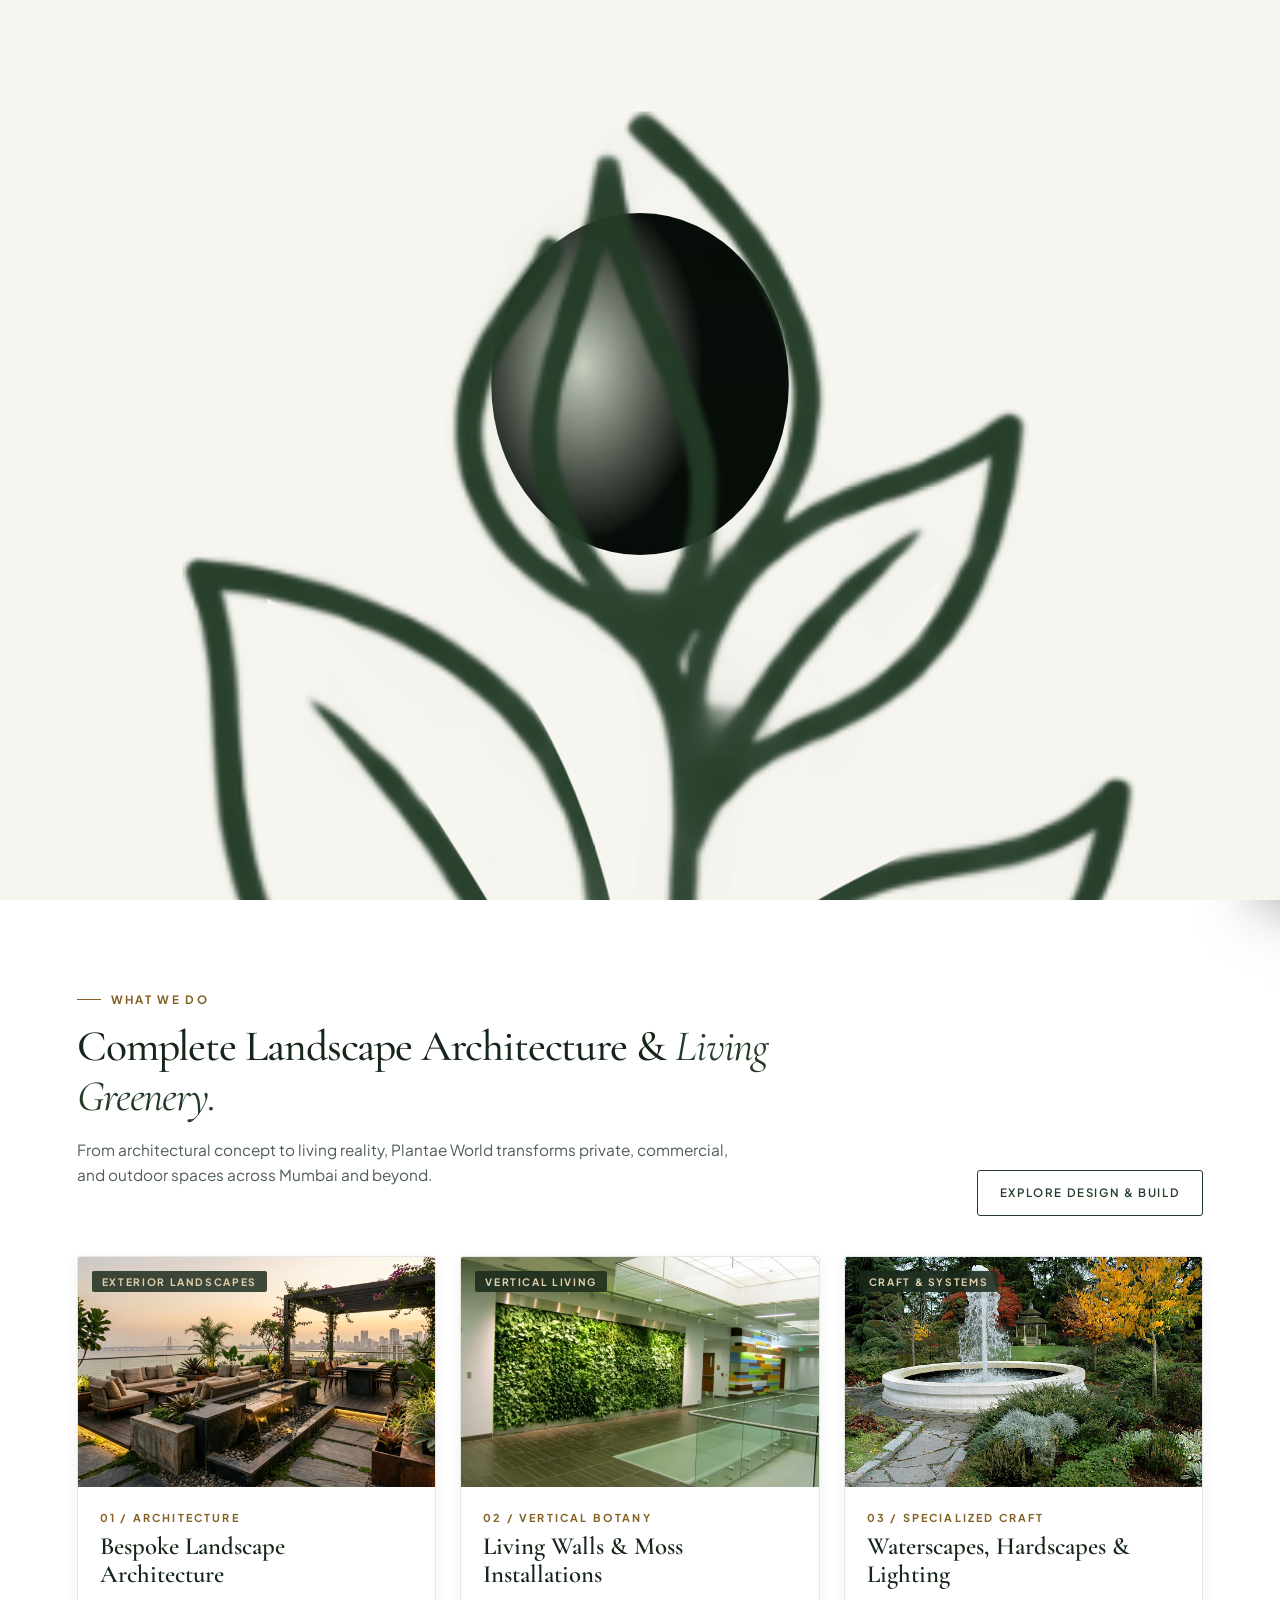
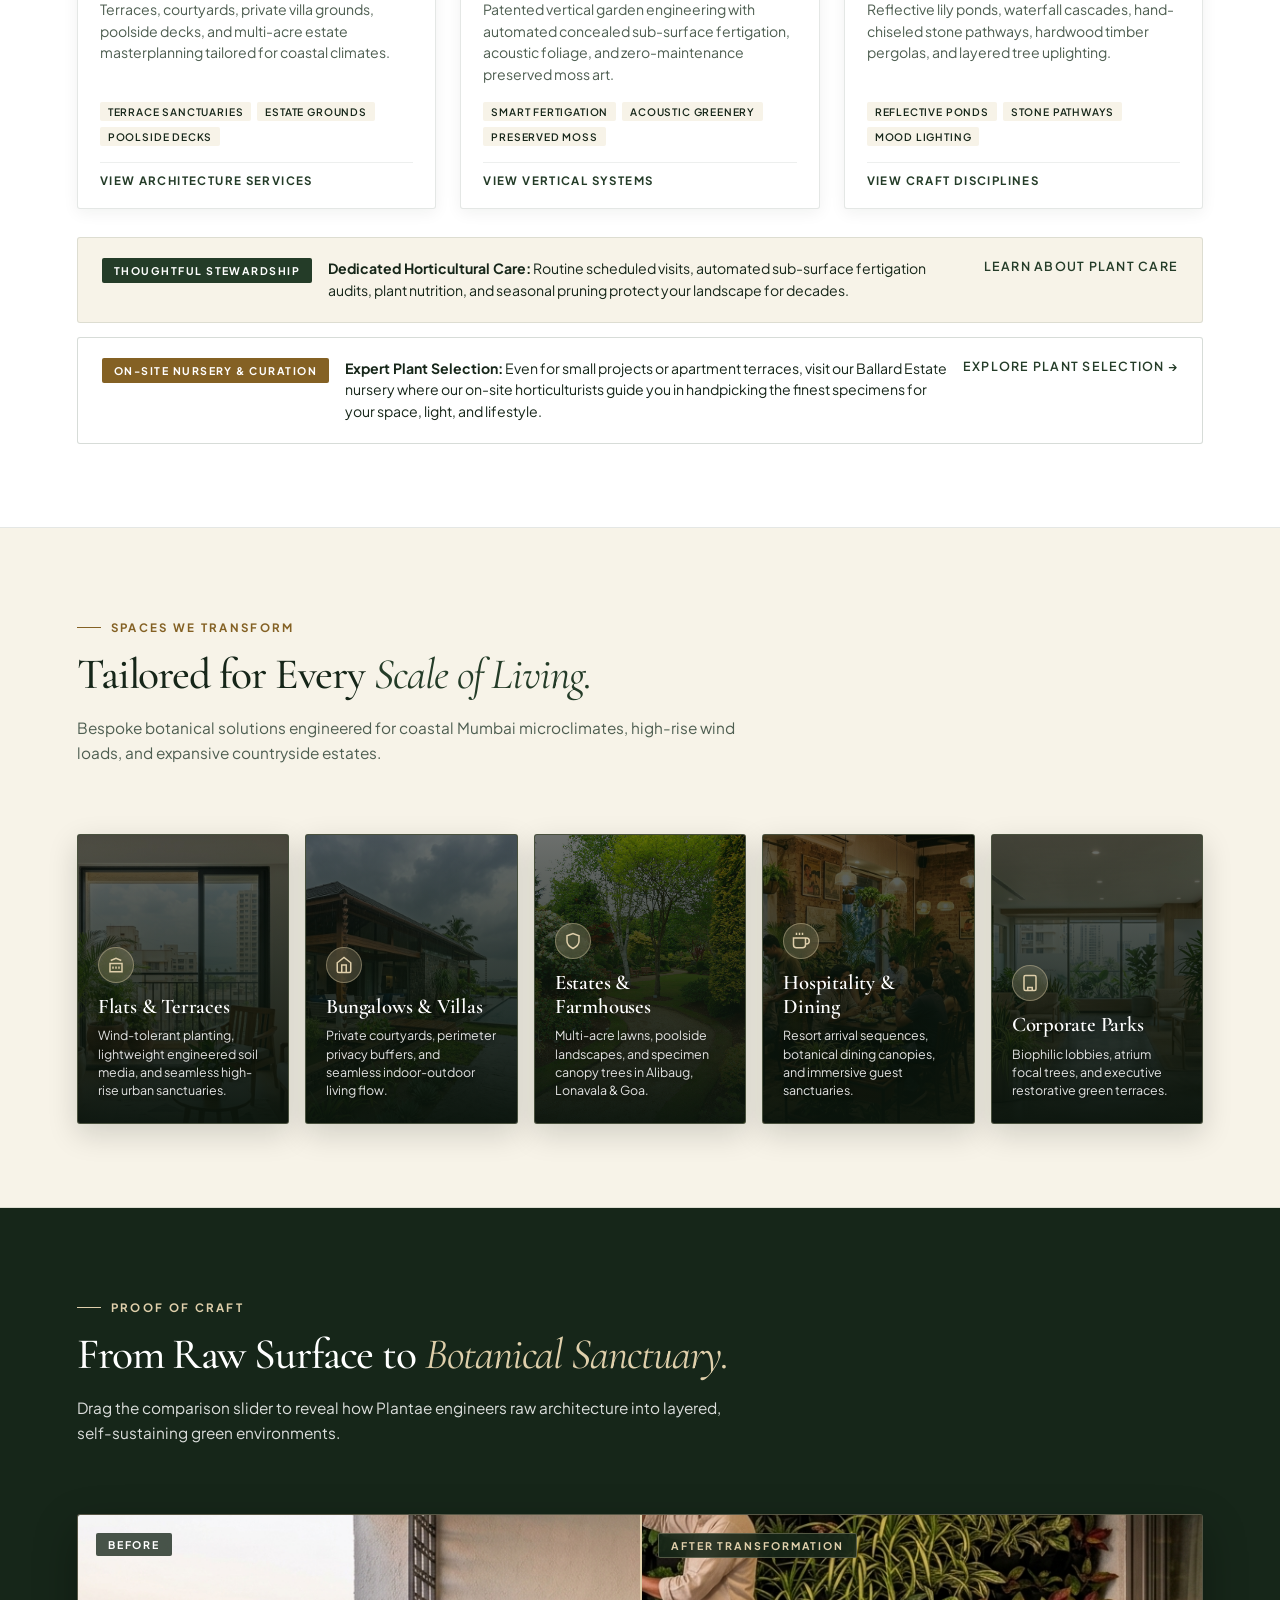
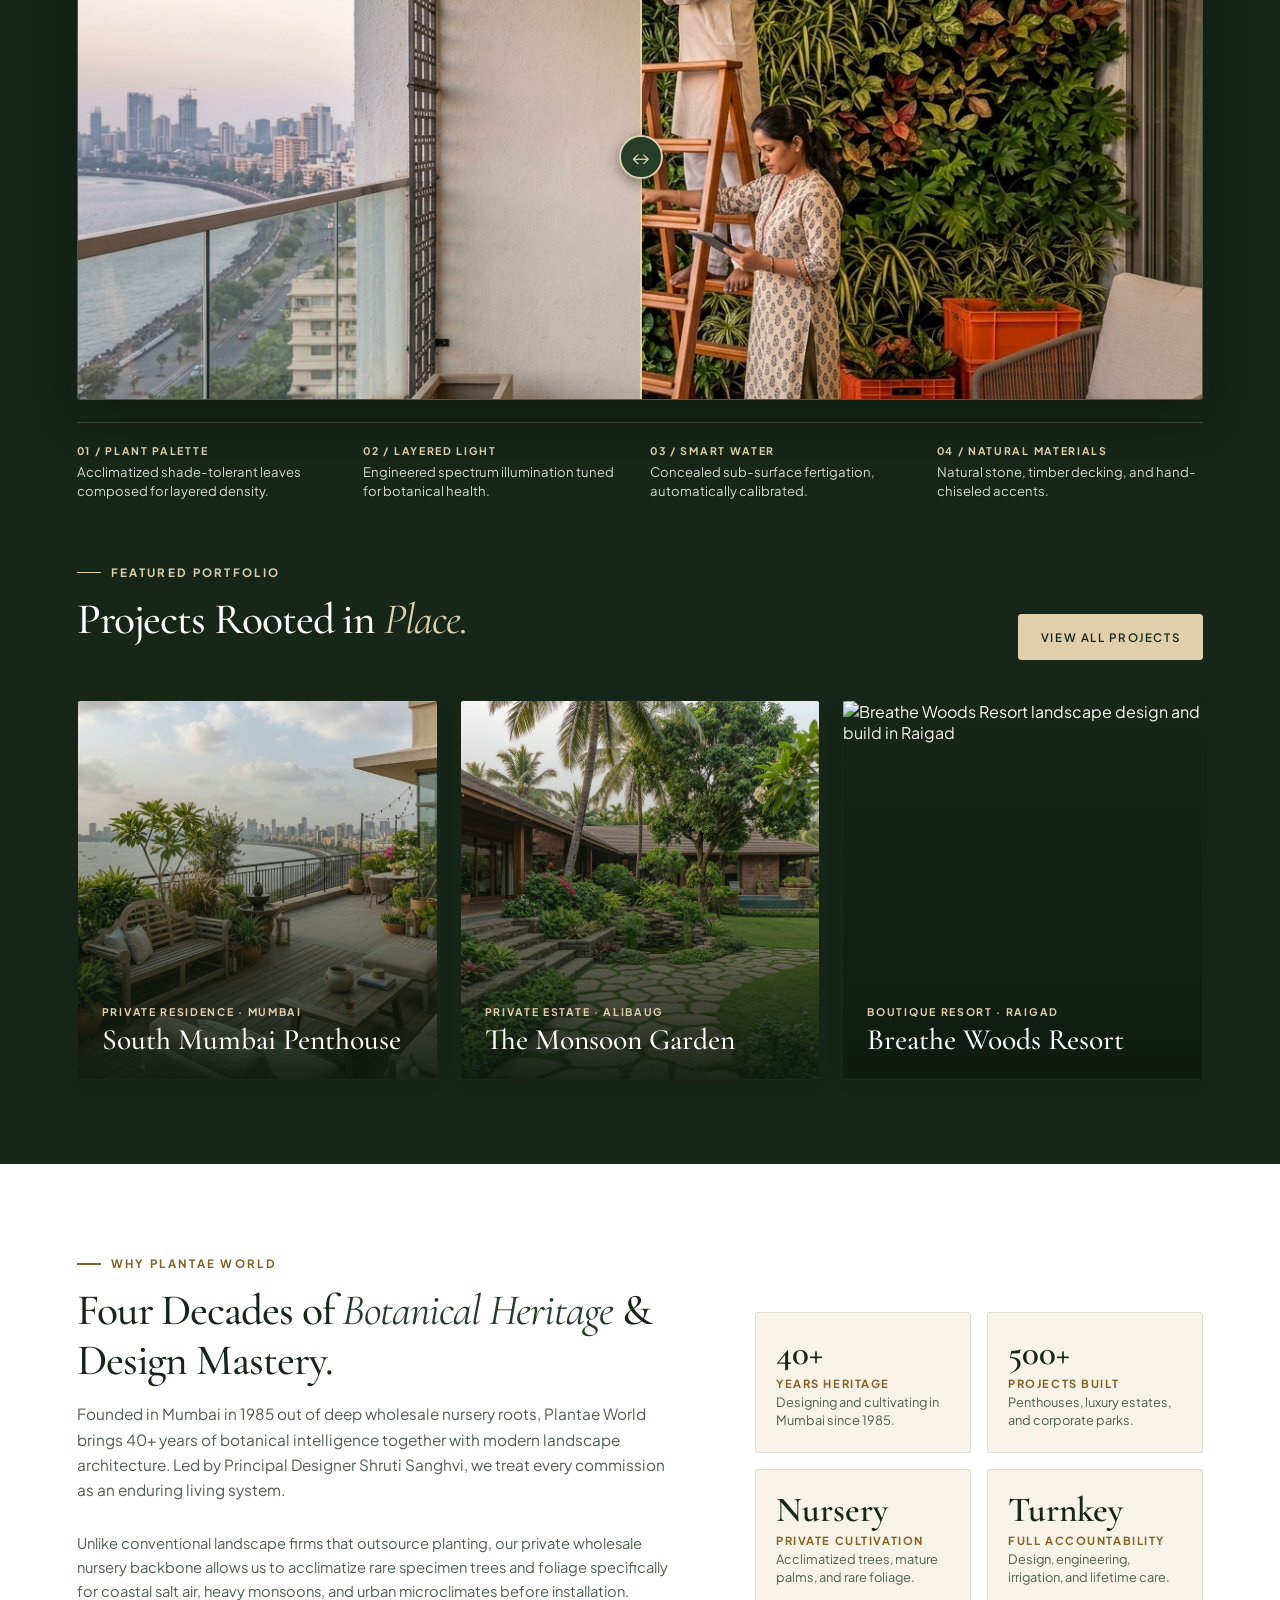
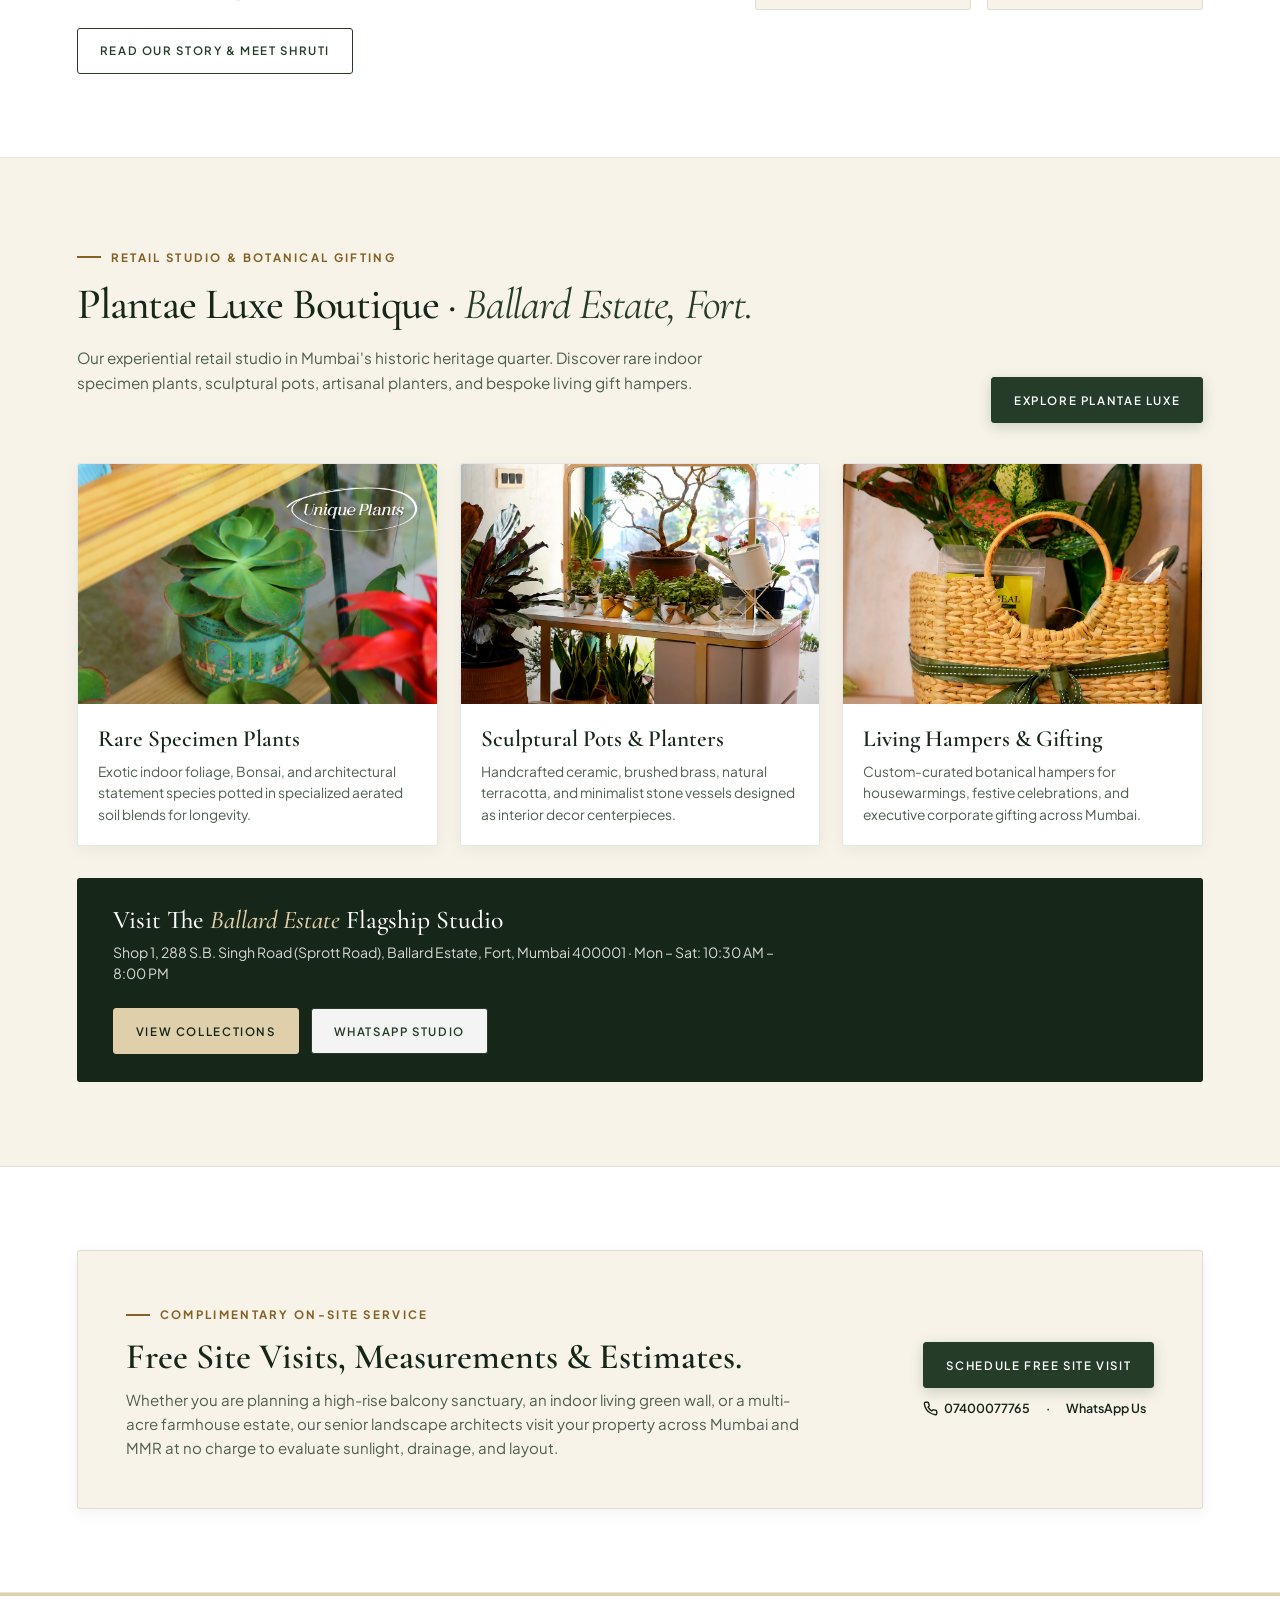
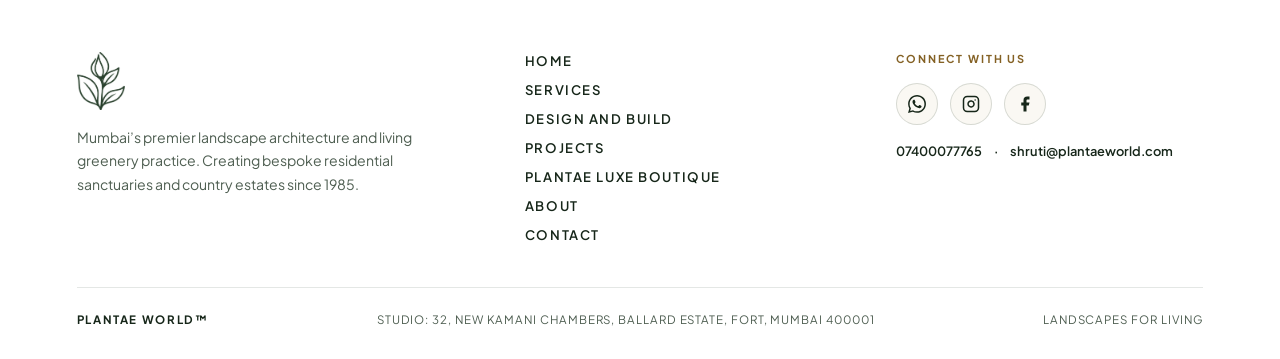
==== commit 312642ac: "fix(nav): correct isHome detection to allow home links to navigate properly from subpages" ====
--- a/index.html
+++ b/index.html
@@ -895,7 +895,7 @@
     })();
   </script>
   <script src="assets-map.js?v=2.4"></script>
-  <script src="nav.js?v=3.7"></script>
+  <script src="nav.js?v=4.0"></script>
   <script src="hero-slider.js?v=2.4"></script>
   <script src="portal-preloader.js?v=1.2"></script>
 </body>
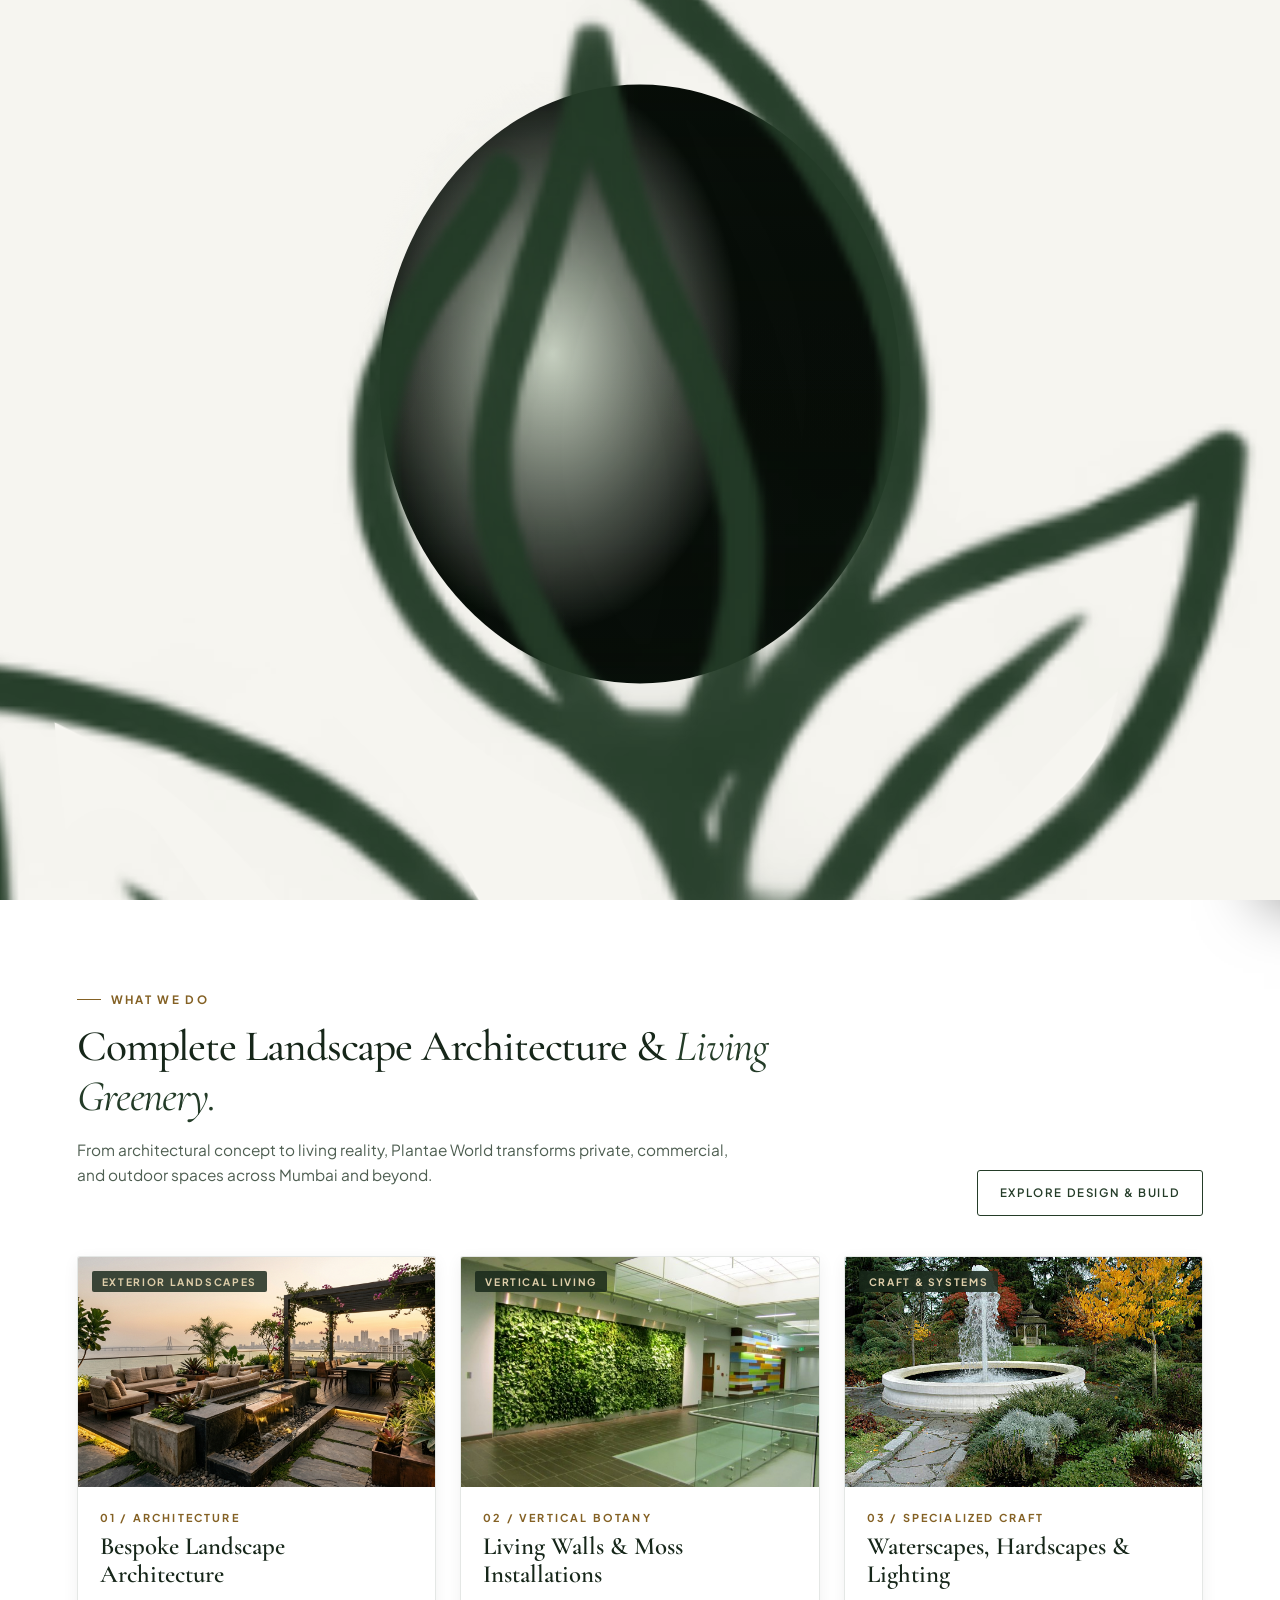
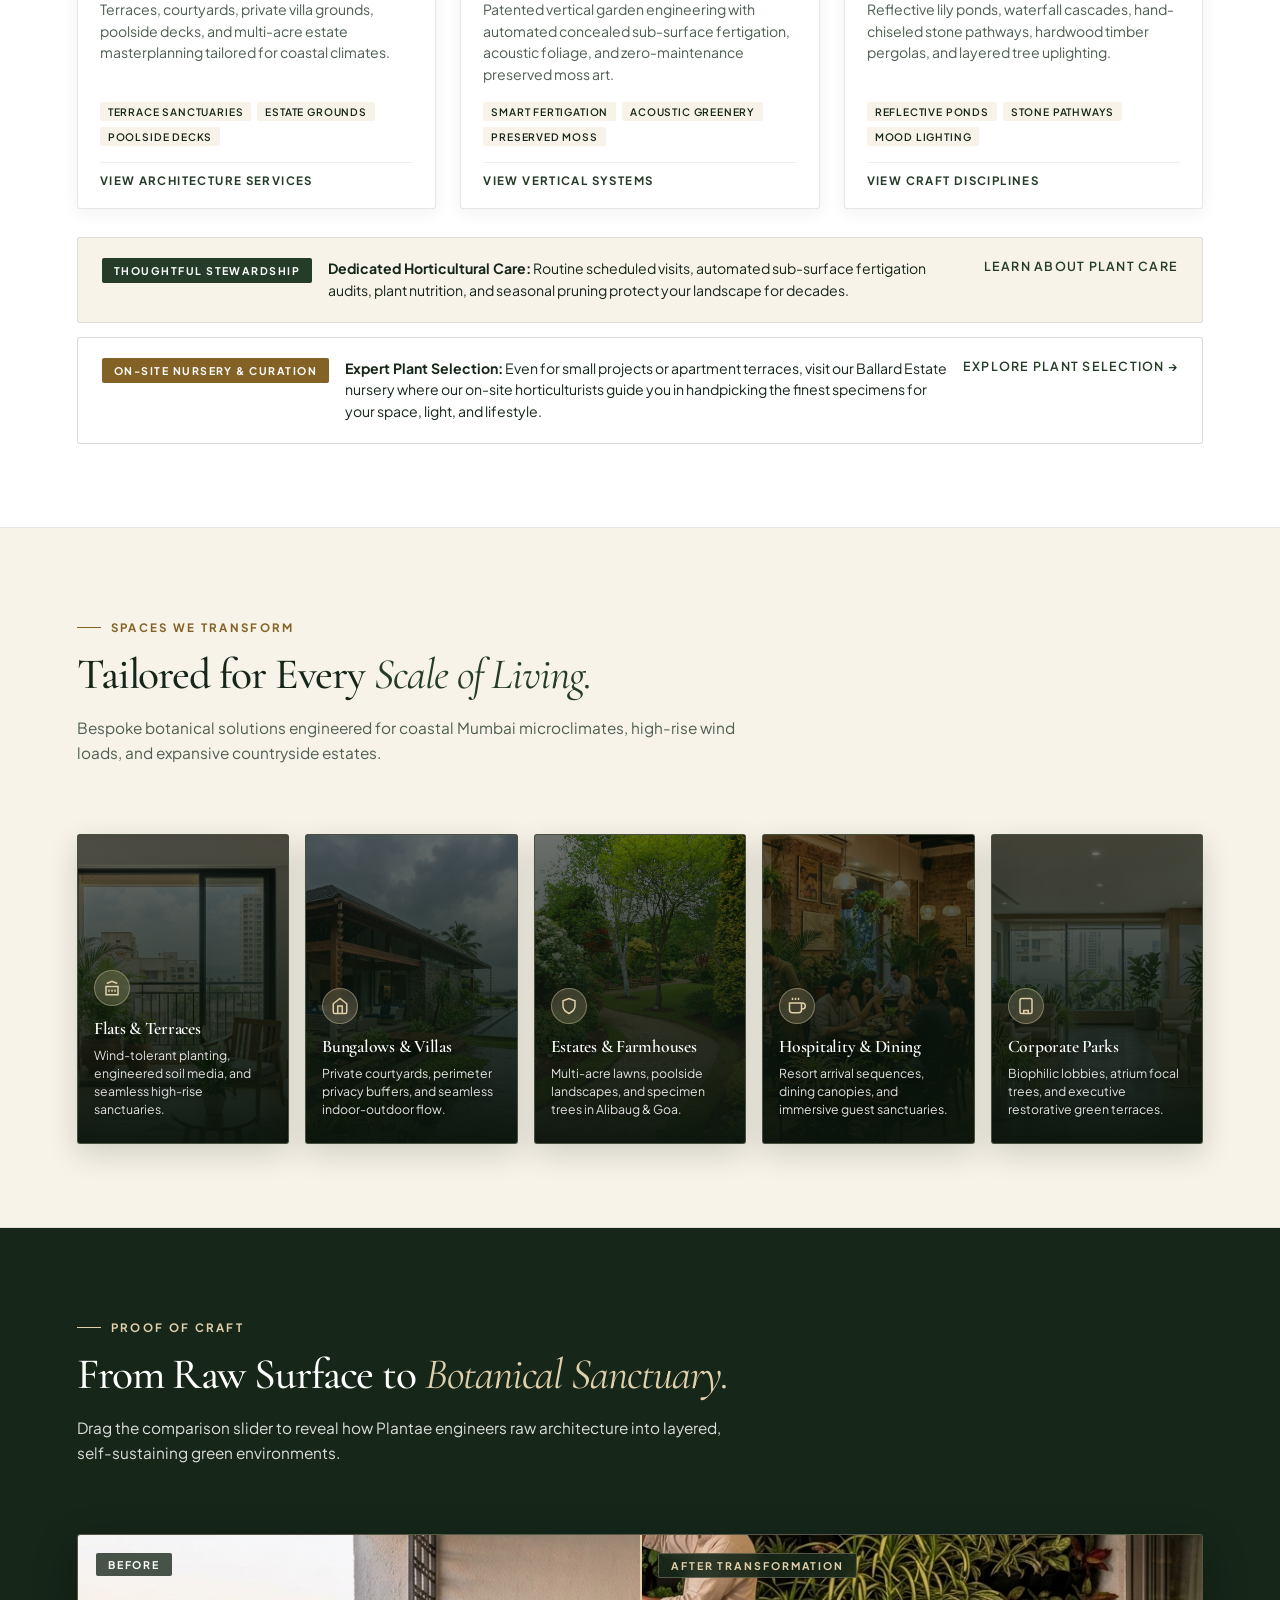
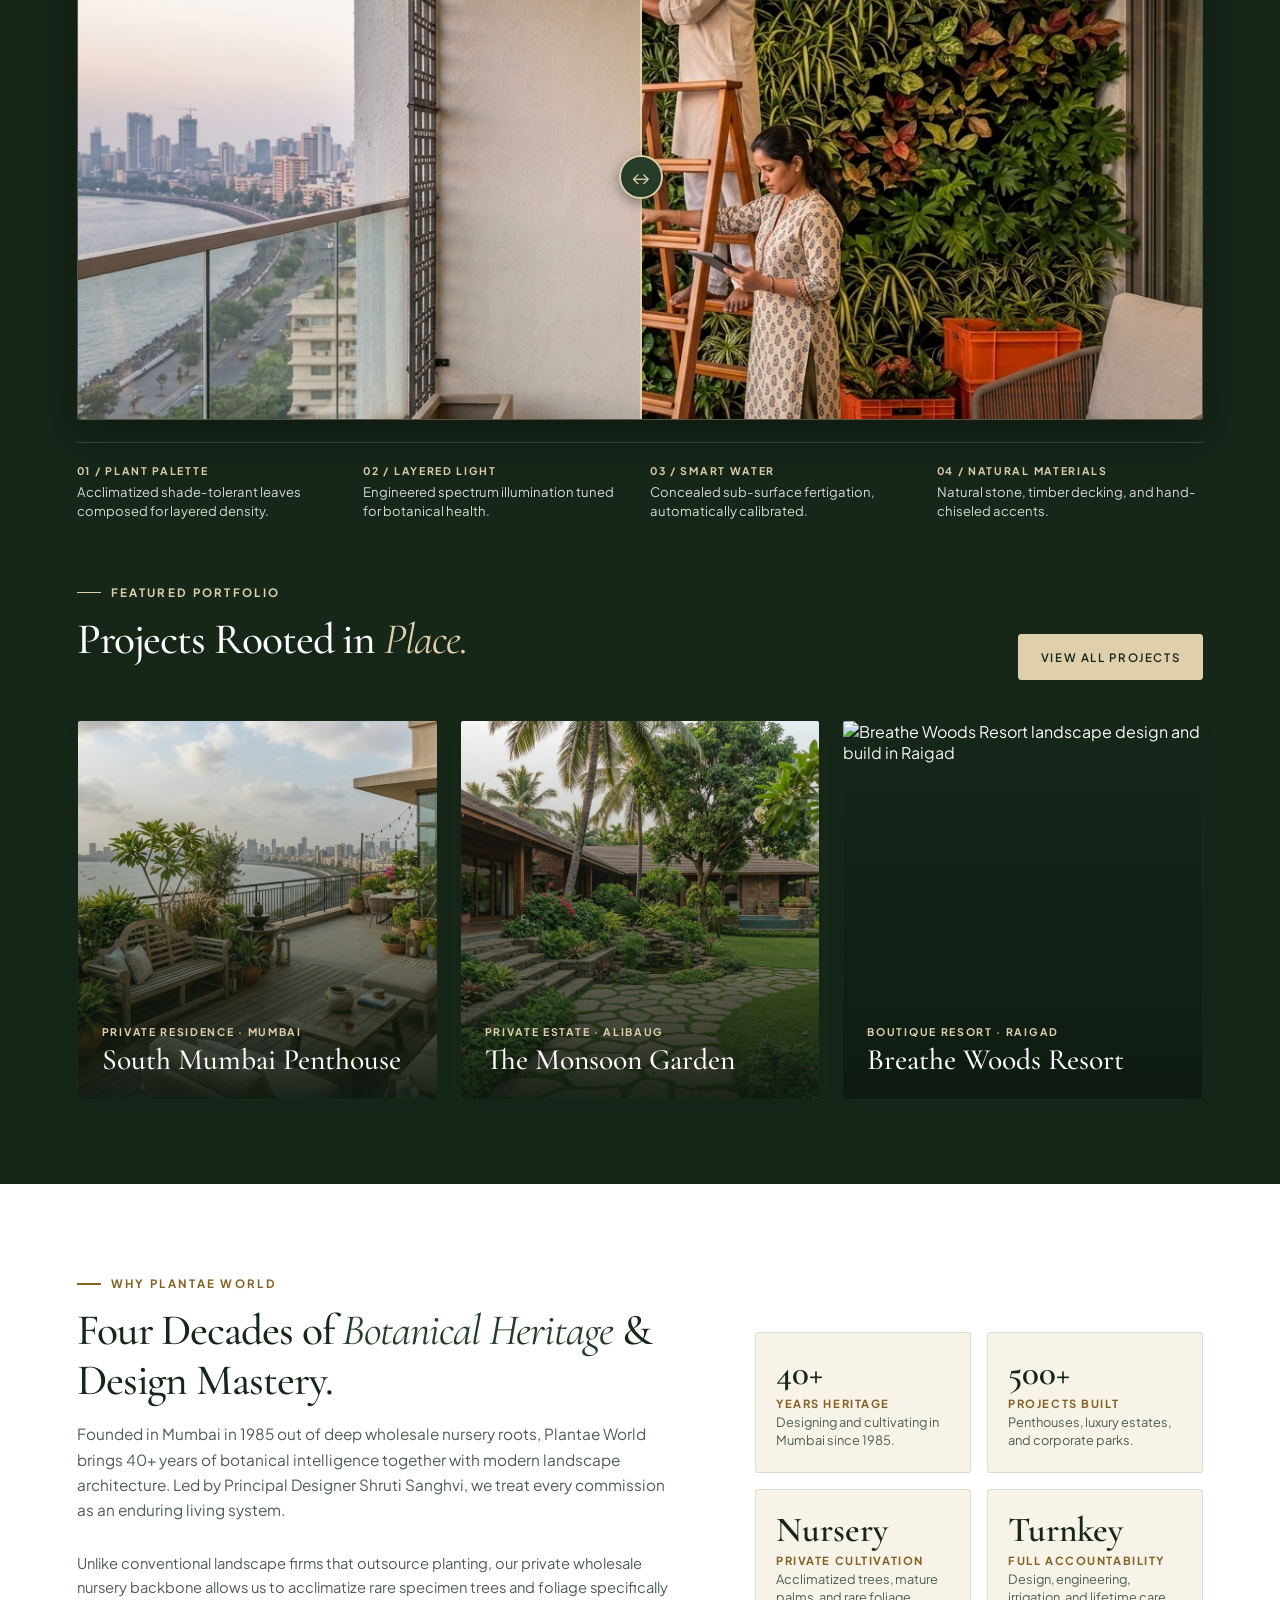
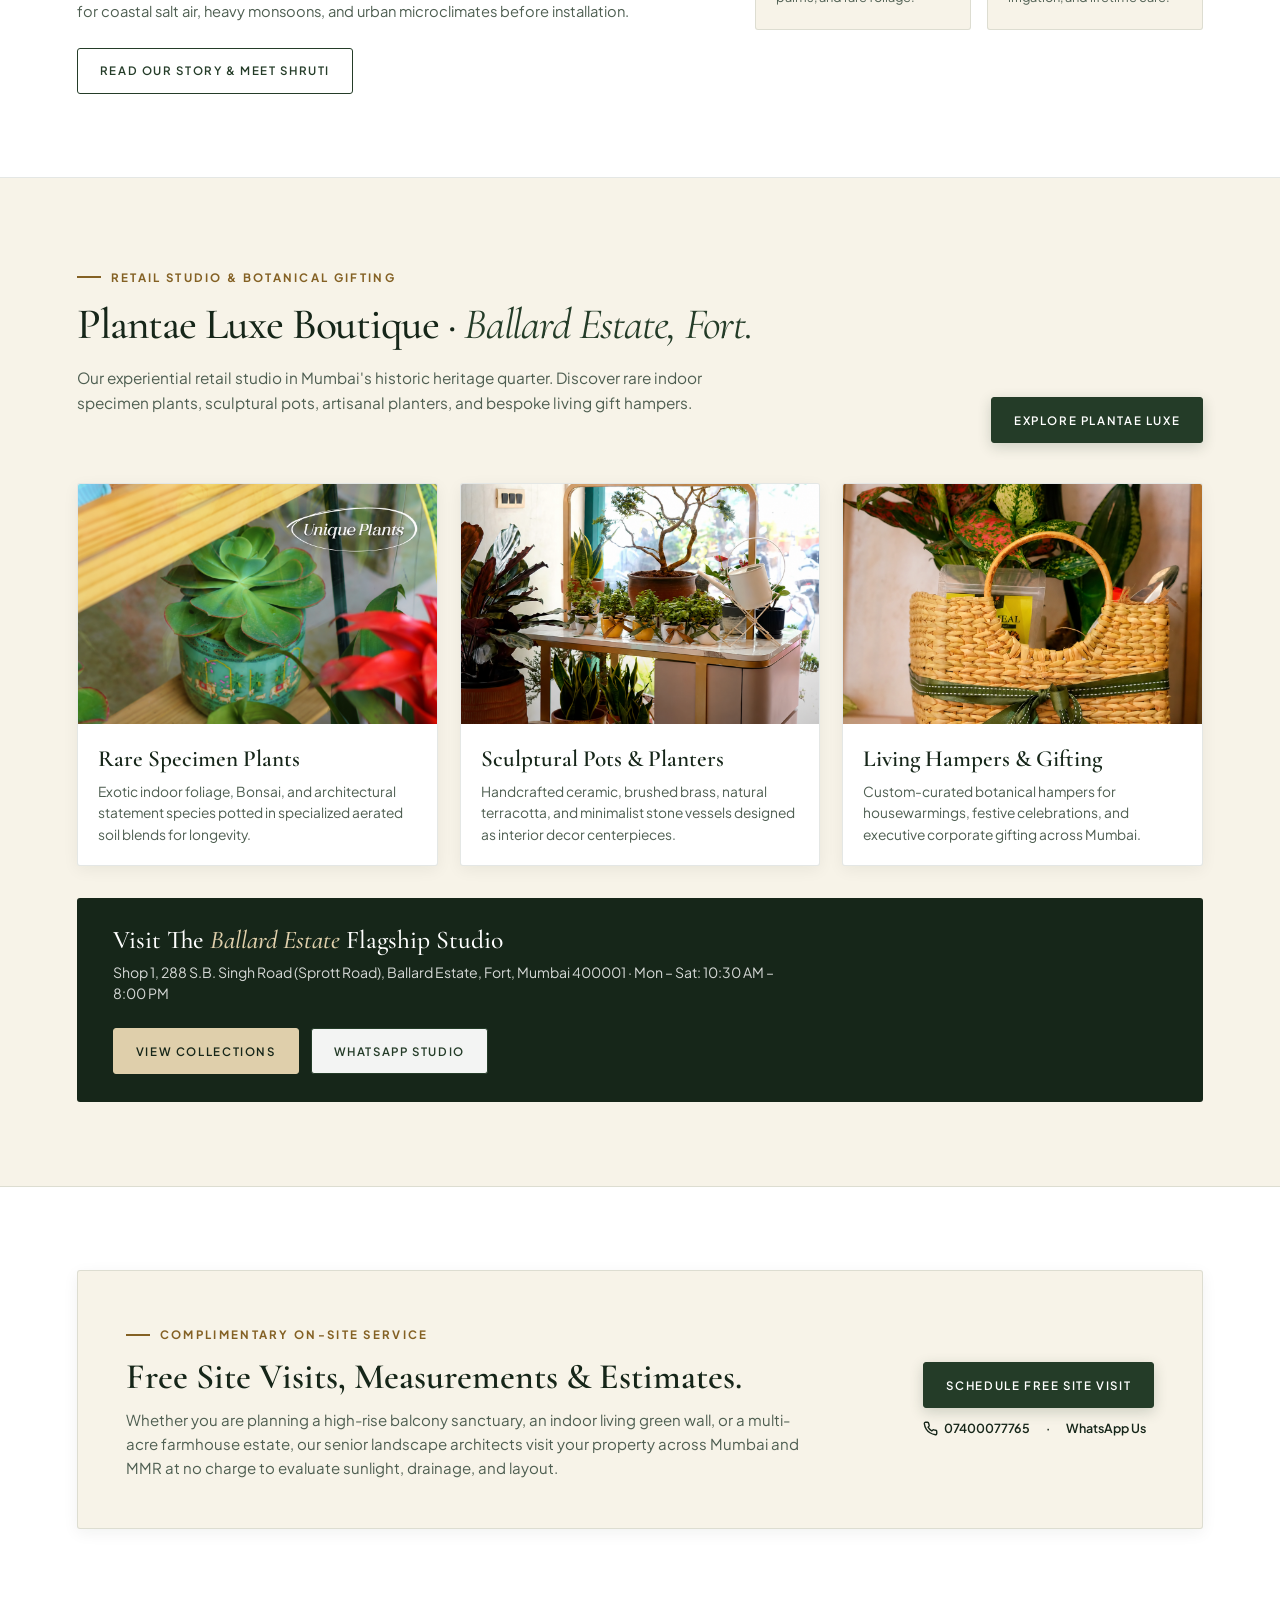
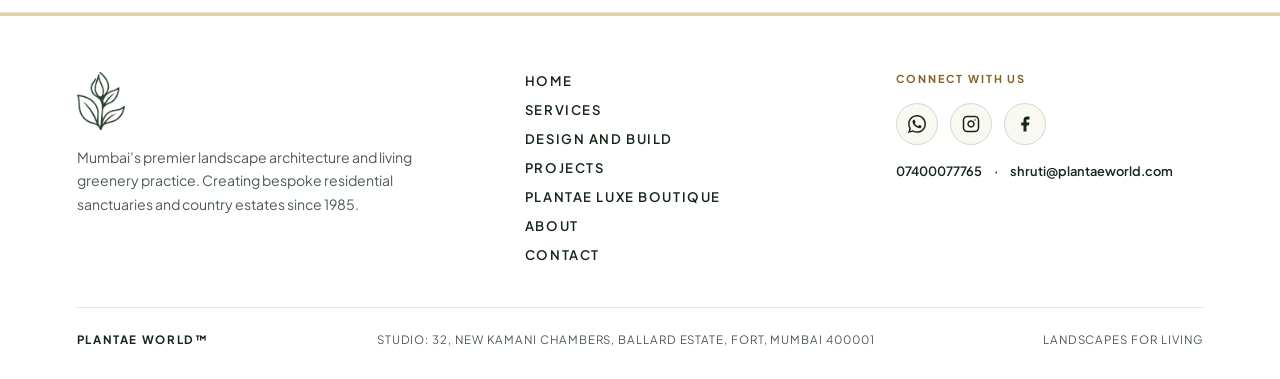
==== commit 5233e36b: "fix(home): align typology card icons, single-line titles, and balanced 3-line descriptions" ====
--- a/index.html
+++ b/index.html
@@ -30,7 +30,7 @@
   </style>
   <link rel="stylesheet" href="nav-drawer.css?v=5.0" />
   <link rel="stylesheet" href="hero-slider.css?v=2.5" />
-  <link rel="stylesheet" href="home-redesign.css?v=6.0" />
+  <link rel="stylesheet" href="home-redesign.css?v=6.1" />
   <link rel="stylesheet" href="portal-preloader.css?v=1.2" />
   <script src="https://cdnjs.cloudflare.com/ajax/libs/gsap/3.12.5/gsap.min.js"></script>
   <script>
@@ -549,7 +549,7 @@
                 <svg viewBox="0 0 24 24" fill="none" stroke="currentColor" stroke-width="2"><path d="M3 21h18M3 10h18M5 6l7-3 7 3M4 10v11M20 10v11M8 14v3M12 14v3M16 14v3"/></svg>
               </div>
               <h3 class="hp-typology-title">Flats & Terraces</h3>
-              <p class="hp-typology-desc">Wind-tolerant planting, lightweight engineered soil media, and seamless high-rise urban sanctuaries.</p>
+              <p class="hp-typology-desc">Wind-tolerant planting, engineered soil media, and seamless high-rise sanctuaries.</p>
             </div>
           </a>
 
@@ -562,7 +562,7 @@
                 <svg viewBox="0 0 24 24" fill="none" stroke="currentColor" stroke-width="2"><path d="m3 9 9-7 9 7v11a2 2 0 0 1-2 2H5a2 2 0 0 1-2-2z"/><polyline points="9 22 9 12 15 12 15 22"/></svg>
               </div>
               <h3 class="hp-typology-title">Bungalows & Villas</h3>
-              <p class="hp-typology-desc">Private courtyards, perimeter privacy buffers, and seamless indoor-outdoor living flow.</p>
+              <p class="hp-typology-desc">Private courtyards, perimeter privacy buffers, and seamless indoor-outdoor flow.</p>
             </div>
           </a>
 
@@ -575,7 +575,7 @@
                 <svg viewBox="0 0 24 24" fill="none" stroke="currentColor" stroke-width="2"><path d="M12 22s8-4 8-10V5l-8-3-8 3v7c0 6 8 10 8 10z"/></svg>
               </div>
               <h3 class="hp-typology-title">Estates & Farmhouses</h3>
-              <p class="hp-typology-desc">Multi-acre lawns, poolside landscapes, and specimen canopy trees in Alibaug, Lonavala & Goa.</p>
+              <p class="hp-typology-desc">Multi-acre lawns, poolside landscapes, and specimen trees in Alibaug & Goa.</p>
             </div>
           </a>
 
@@ -588,7 +588,7 @@
                 <svg viewBox="0 0 24 24" fill="none" stroke="currentColor" stroke-width="2"><path d="M18 8h1a4 4 0 0 1 0 8h-1M2 8h16v9a4 4 0 0 1-4 4H6a4 4 0 0 1-4-4V8z"/><line x1="6" x2="6" y1="1" y2="4"/><line x1="10" x2="10" y1="1" y2="4"/><line x1="14" x2="14" y1="1" y2="4"/></svg>
               </div>
               <h3 class="hp-typology-title">Hospitality & Dining</h3>
-              <p class="hp-typology-desc">Resort arrival sequences, botanical dining canopies, and immersive guest sanctuaries.</p>
+              <p class="hp-typology-desc">Resort arrival sequences, dining canopies, and immersive guest sanctuaries.</p>
             </div>
           </a>
 
--- a/home-redesign.css
+++ b/home-redesign.css
@@ -459,14 +459,15 @@
   display: grid;
   grid-template-columns: repeat(5, 1fr);
   gap: 16px;
+  align-items: stretch;
 }
 
 .hp-typology-card {
   position: relative;
   overflow: hidden;
-  min-height: 290px;
+  min-height: 310px;
   border-radius: var(--hp-radius);
-  padding: 24px 20px;
+  padding: 24px 16px;
   display: flex;
   flex-direction: column;
   justify-content: flex-end;
@@ -520,6 +521,9 @@
 .hp-typology-content {
   position: relative;
   z-index: 3;
+  display: flex;
+  flex-direction: column;
+  justify-content: flex-end;
 }
 
 .hp-typology-icon {
@@ -551,21 +555,23 @@
 
 .hp-typology-title {
   font-family: var(--hp-serif);
-  font-size: 1.3rem;
+  font-size: clamp(1.1rem, 1.18vw, 1.22rem);
   font-weight: 600;
-  line-height: 1.15;
+  line-height: 1.2;
   color: #ffffff;
   margin: 0 0 8px 0;
-  letter-spacing: -0.01em;
+  letter-spacing: -0.015em;
   text-shadow: 0 2px 8px rgba(0, 0, 0, 0.4);
+  white-space: nowrap;
 }
 
 .hp-typology-desc {
-  font-size: 0.78rem;
+  font-size: 0.77rem;
   line-height: 1.45;
   color: rgba(255, 255, 255, 0.88);
   margin: 0;
   text-shadow: 0 1px 4px rgba(0, 0, 0, 0.5);
+  min-height: 3.35rem; /* Aligns 3-line baselines uniformly */
 }
 
 /* --------------------------------------------------------------------------
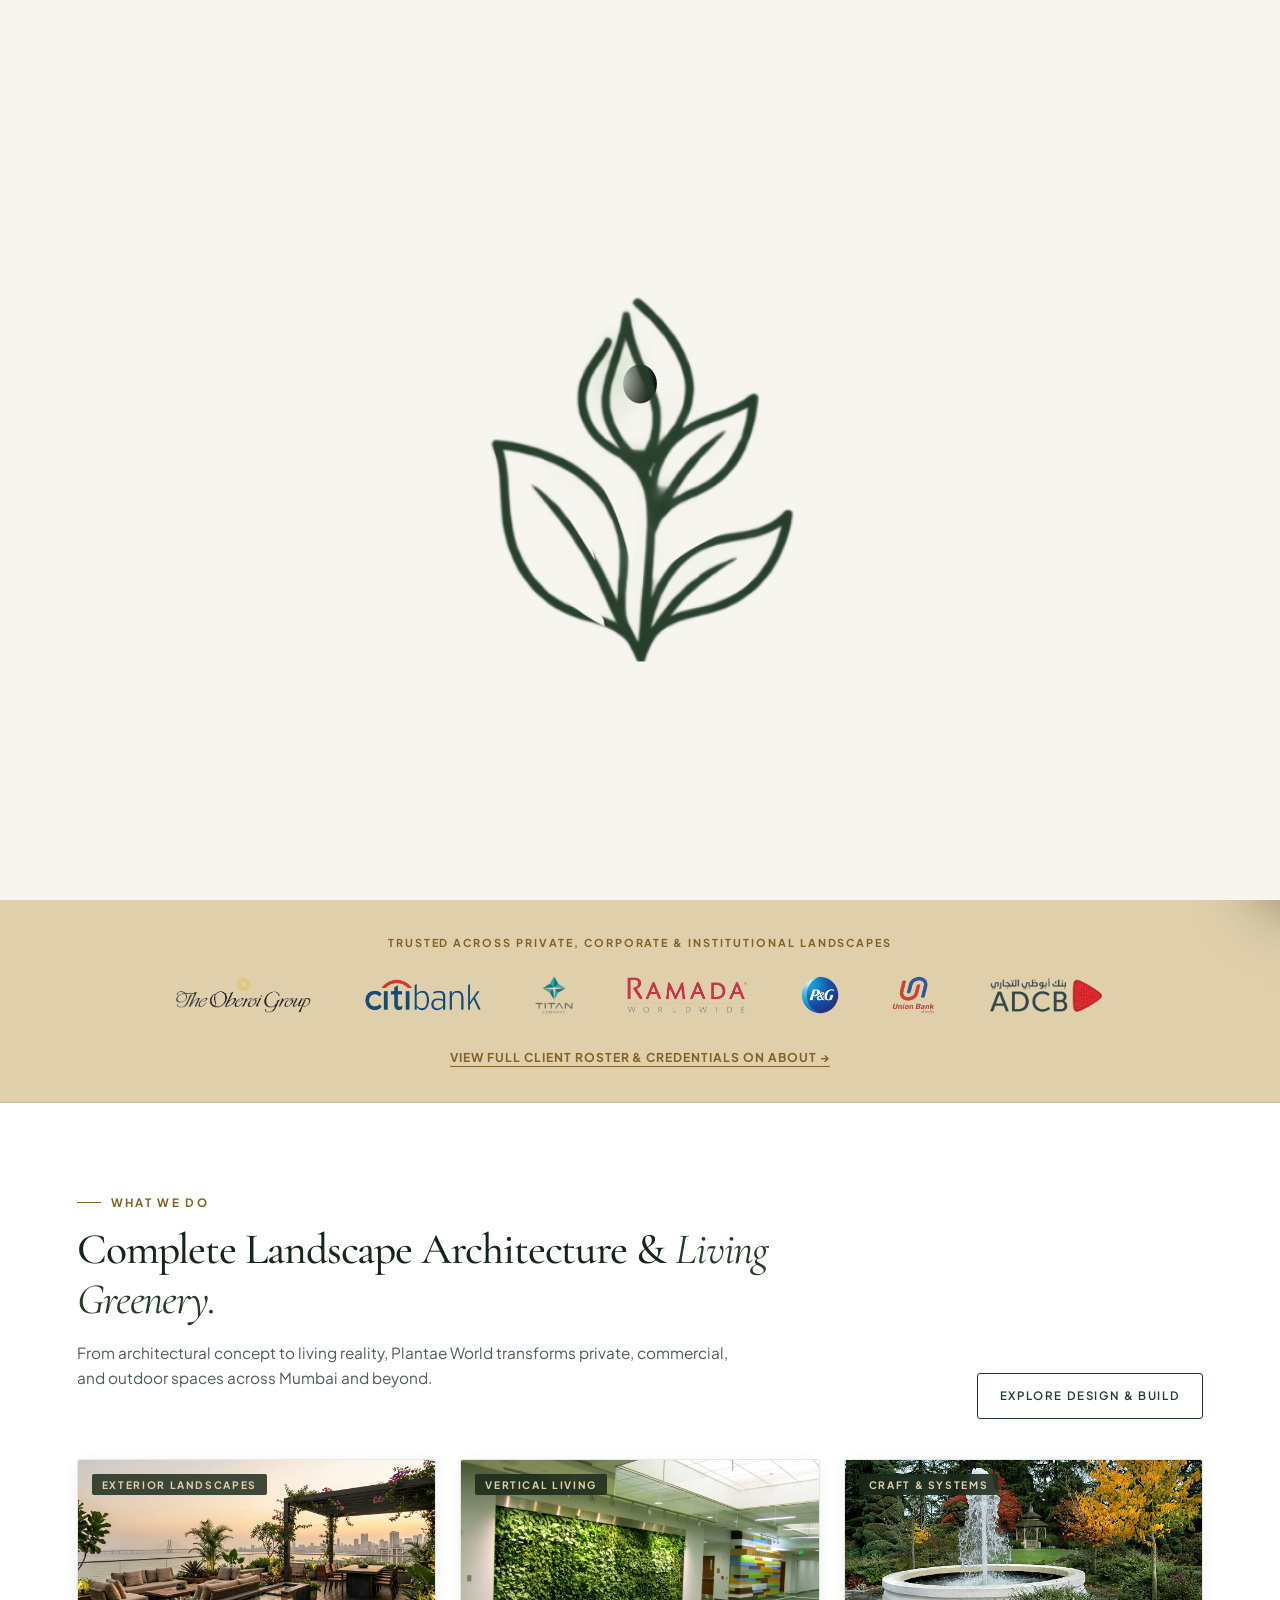
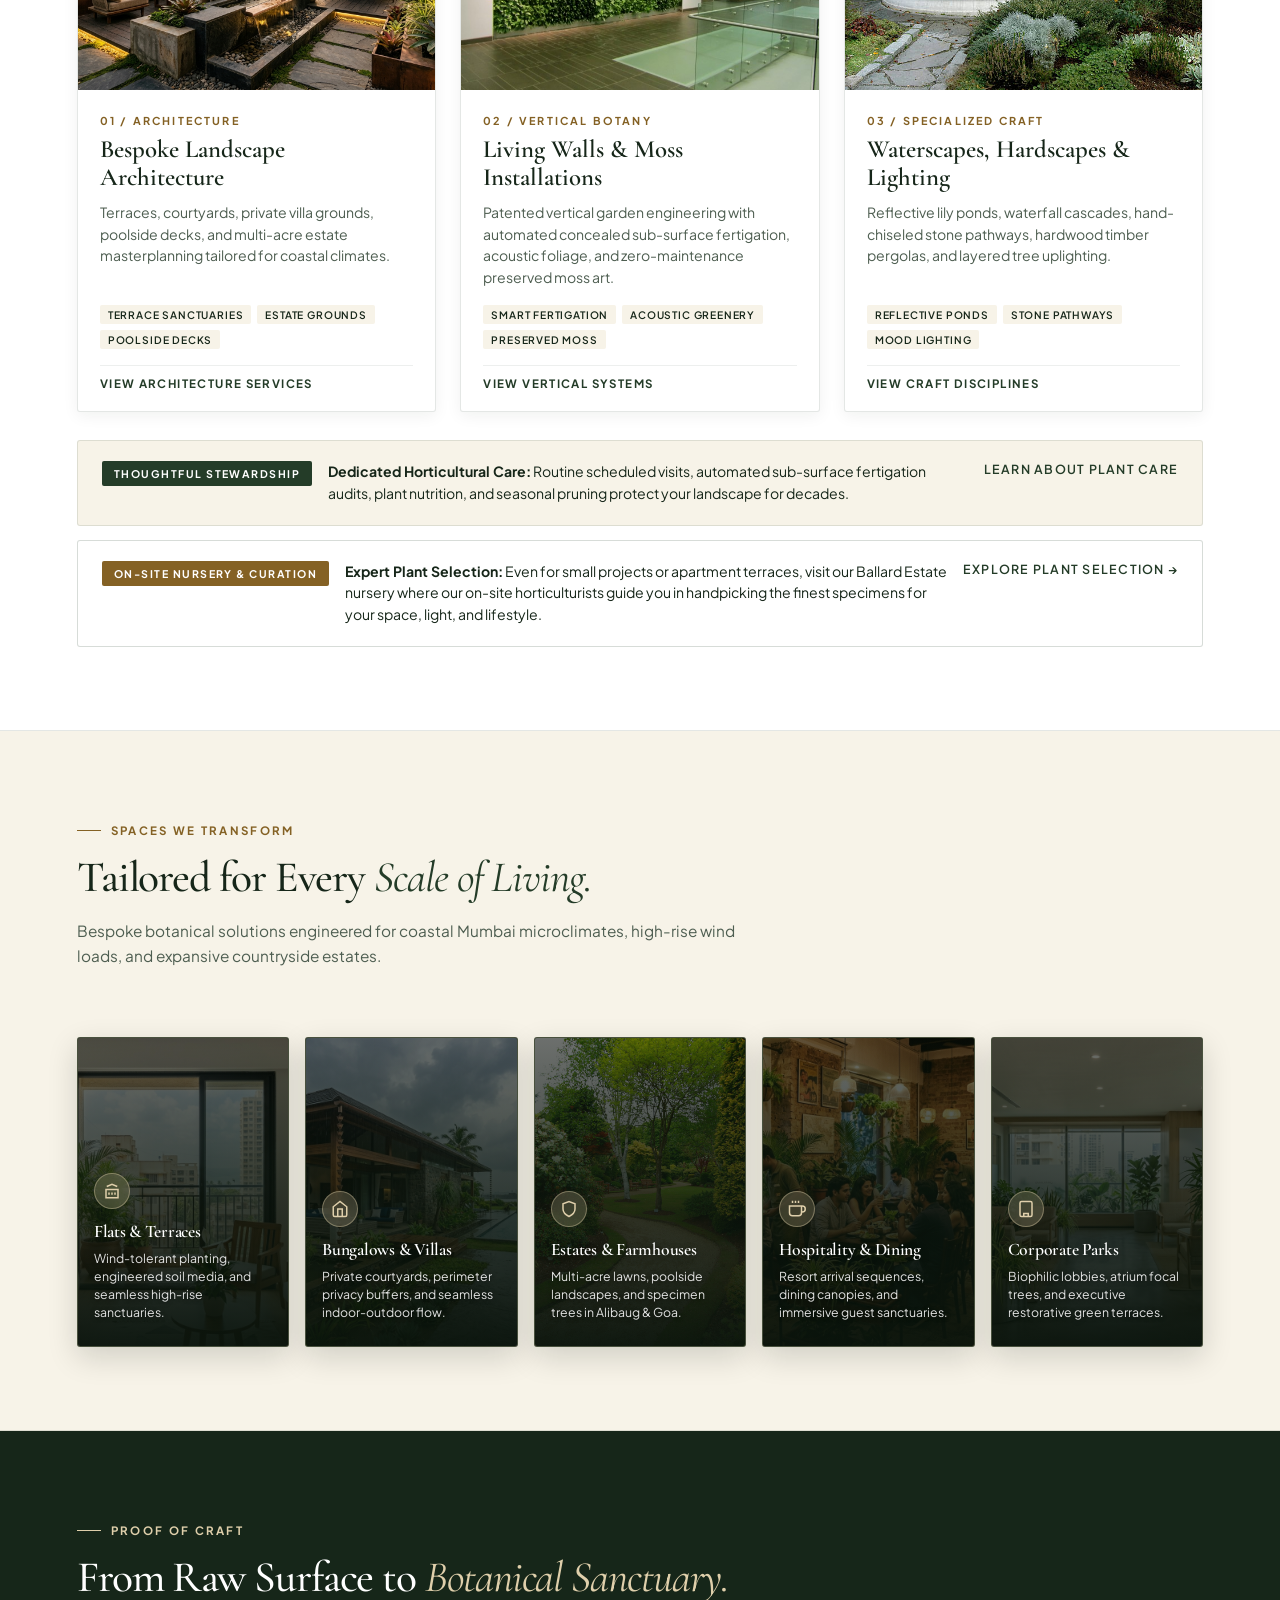
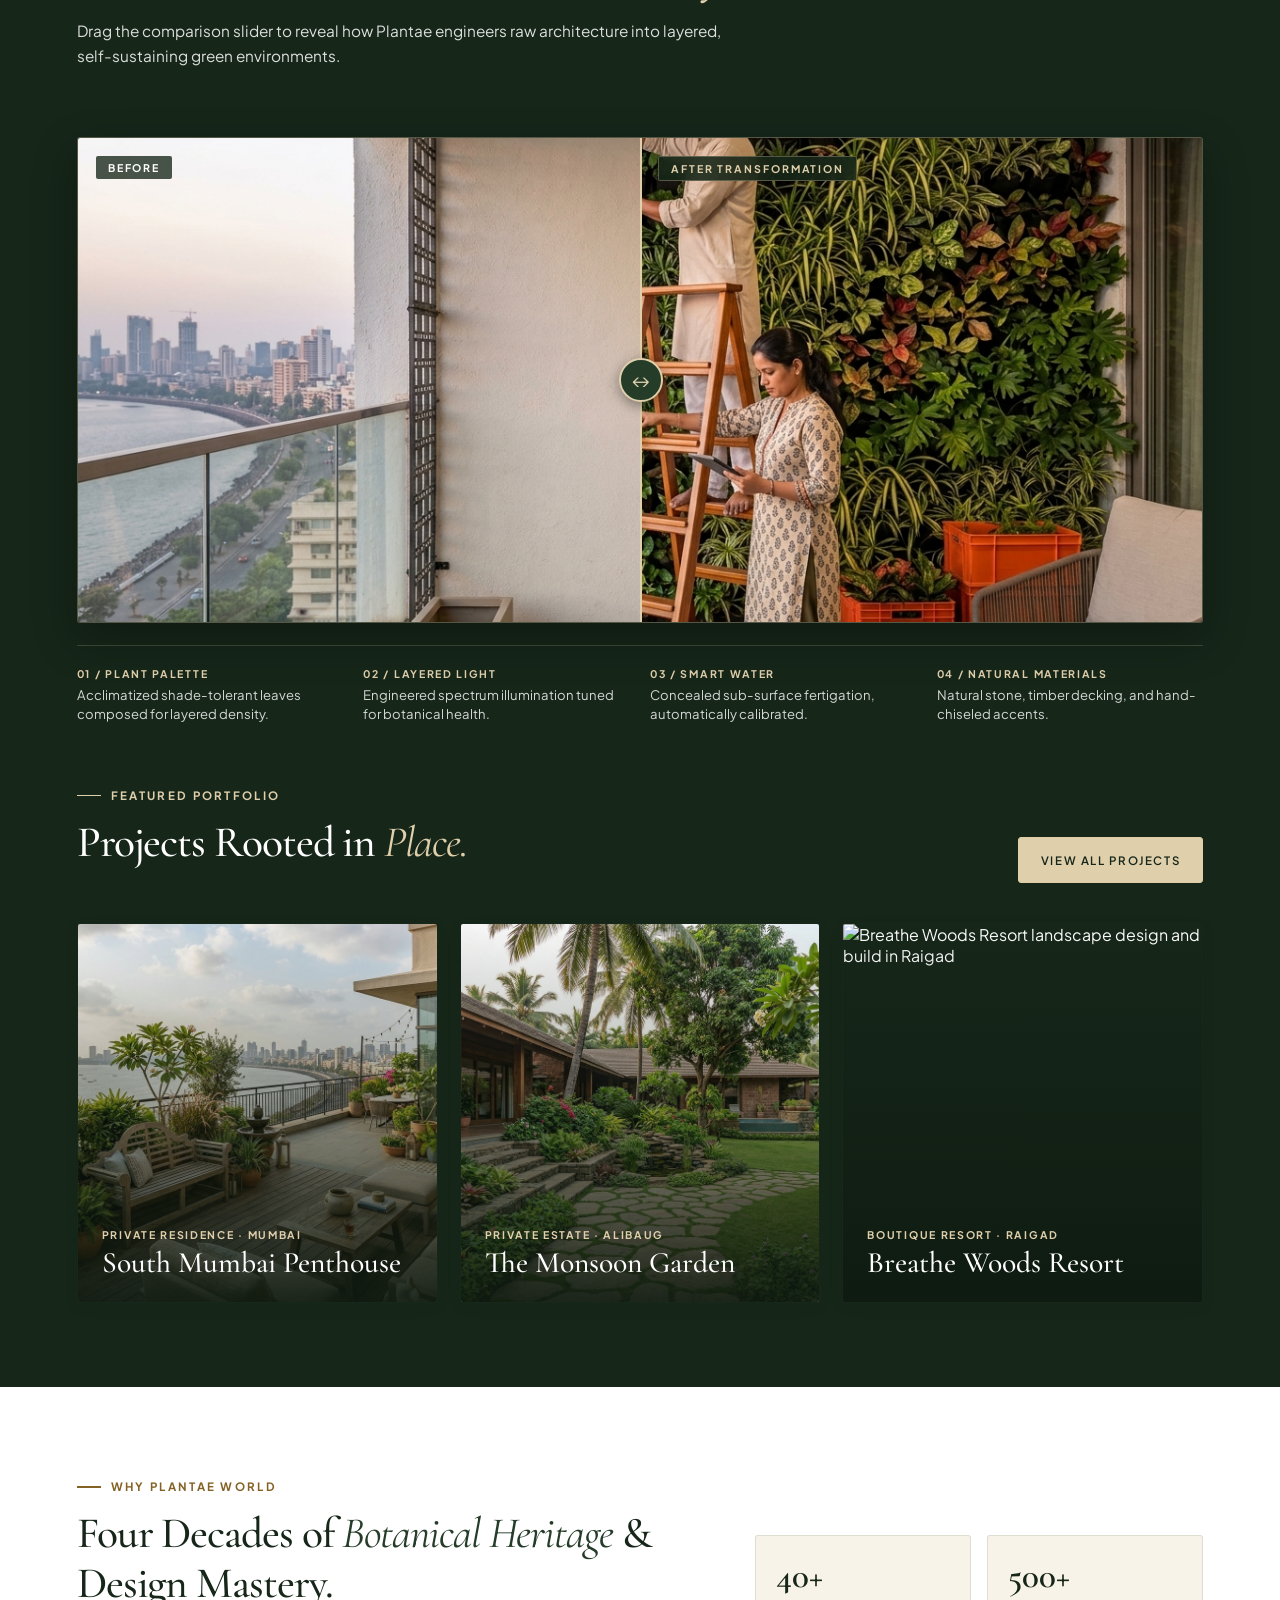
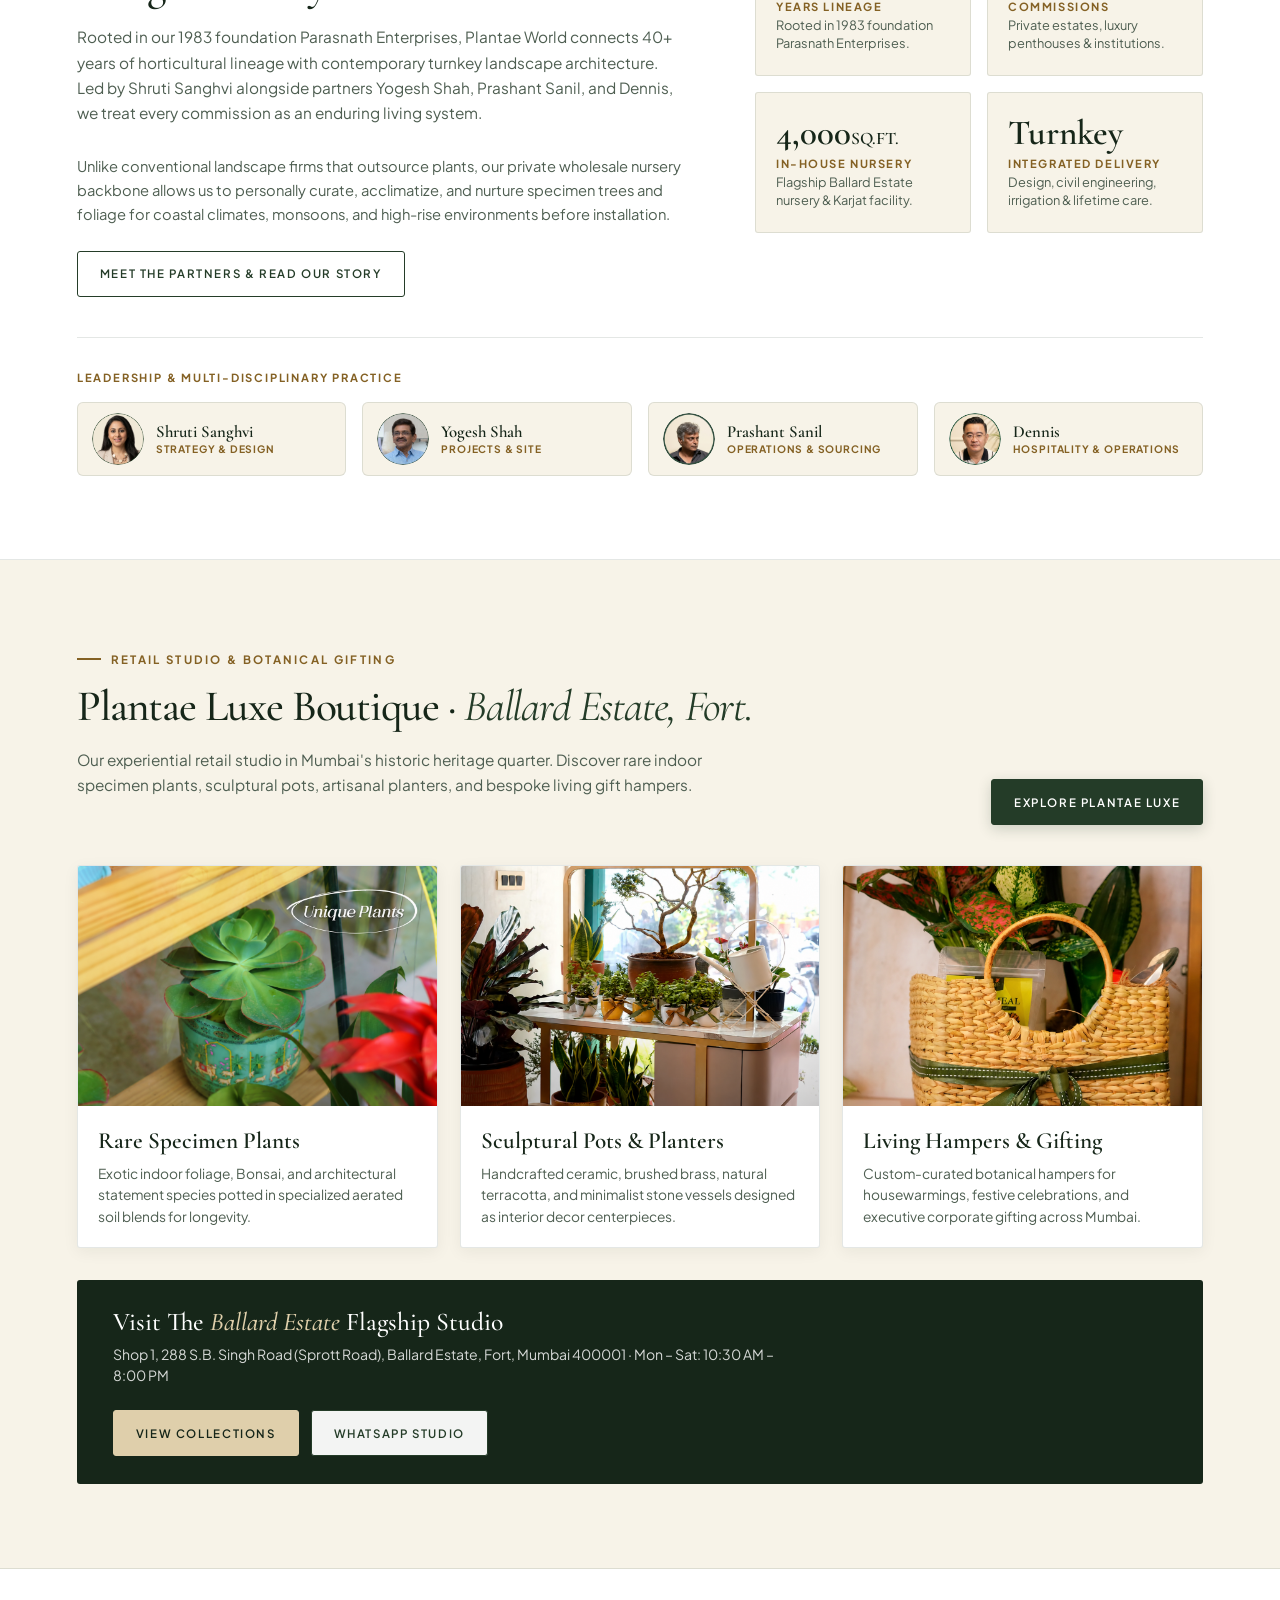
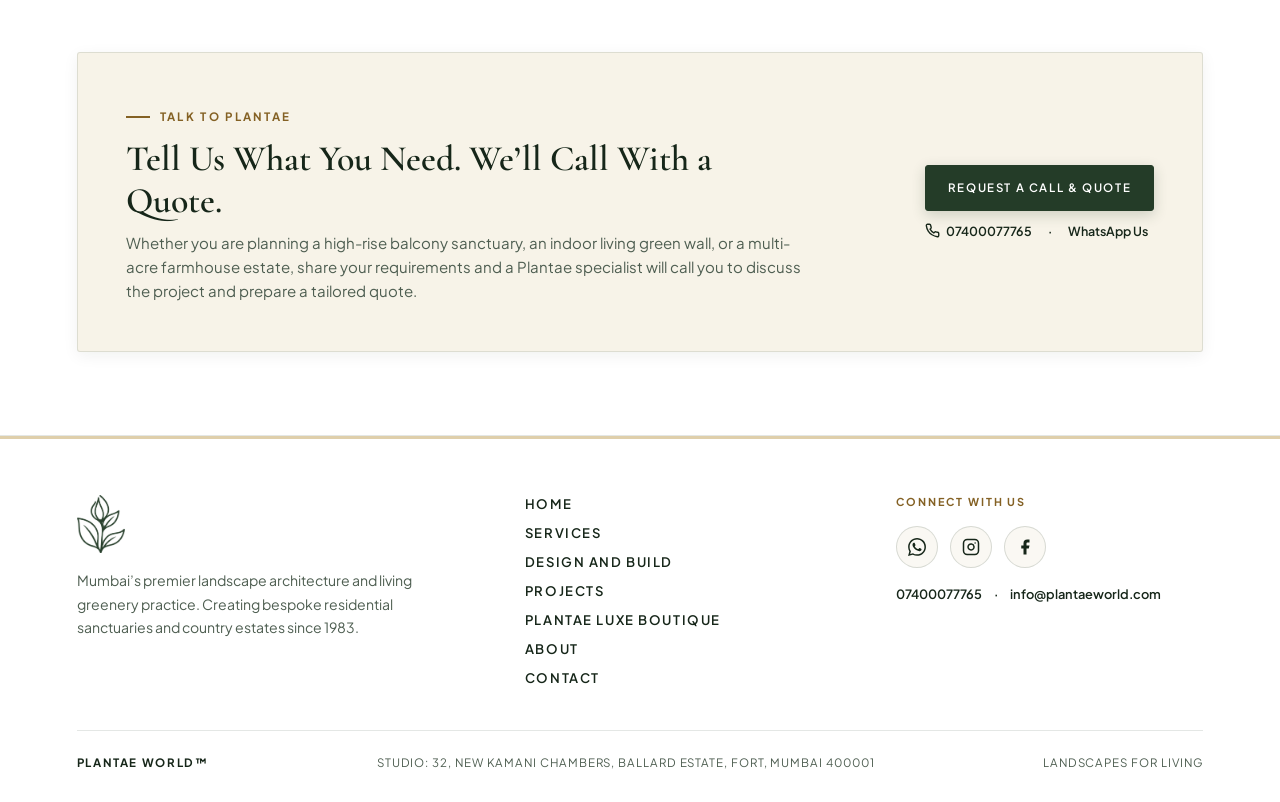
==== commit 5ea21aaf: "Update Plantae World website" ====
--- a/index.html
+++ b/index.html
@@ -3,7 +3,7 @@
 <head>
   <meta charset="utf-8" />
   <meta name="viewport" content="width=device-width, initial-scale=1" /><meta name="robots" content="noindex, nofollow, noarchive, nosnippet" />
-  <meta name="description" content="Plantae World is Mumbai's premier landscape architecture and vertical garden practice since 1985. Turnkey landscape design, living green walls, waterscapes, stone hardscapes, and luxury botanical styling for penthouses, bungalows, country estates, and corporate campuses." />
+  <meta name="description" content="Plantae World is Mumbai's premier landscape architecture and vertical garden practice since 1983. Turnkey landscape design, living green walls, waterscapes, stone hardscapes, and luxury botanical styling for penthouses, bungalows, country estates, and corporate campuses." />
   <meta name="keywords" content="landscape architecture Mumbai, living green walls Mumbai, vertical garden contractor Mumbai, luxury landscape designer Alibaug, penthouse terrace garden Mumbai, estate landscaping Lonavala, preserved moss wall Mumbai, plant nursery Ballard Estate, Plantae Luxe boutique" />
   <title>Plantae World — Mumbai's Premier Landscape Architecture & Living Walls</title>
   <link rel="preconnect" href="https://fonts.googleapis.com" />
@@ -12,7 +12,7 @@
   <style>
     :root{--white:#ffffff;--cream:#dfcfab;--cream-soft:#ede4ce;--cream-card:#f7f3e8;--leaf:#243c28;--leaf-deep:#162619;--leaf-light:#385a3e;--ink:#162619;--ink-soft:#223625;--ivory:#dfcfab;--muted:#48594a;--bronze:#846124;--line:rgba(36,60,40,.14);--serif:"Cormorant Garamond",Georgia,serif;--sans:"Plus Jakarta Sans",Arial,sans-serif}*{box-sizing:border-box}html,body{overflow-x:clip}html{scroll-behavior:smooth;background:var(--white)}body{margin:0;background:var(--white);color:var(--ink);font-family:var(--sans)}a{color:inherit;text-decoration:none}button,input,select{font:inherit}button{cursor:pointer}
     .film{position:fixed;inset:0;z-index:0;overflow:hidden;background:#0d150e;pointer-events:none;transform-origin:center;will-change:transform,opacity}
-    main{position:relative;z-index:1}.hero{min-height:100svh;display:flex;align-items:center;padding:130px clamp(24px,8vw,144px) 80px}.hero-copy{max-width:680px;background:transparent;padding:0}.eyebrow{display:flex;align-items:center;gap:12px;margin:0 0 20px;color:var(--cream);font-size:.74rem;font-weight:600;letter-spacing:.18em;text-transform:uppercase}.eyebrow:before{content:"";width:28px;height:1.5px;background:currentColor}h1,h2,h3,p{margin-top:0}h1{margin-bottom:18px;font-family:var(--serif);font-size:clamp(2.3rem,4.2vw,4rem);font-weight:600;letter-spacing:-.025em;line-height:1.04;color:#ffffff}h1 em{color:#ffffff;font-weight:500;font-style:normal}.hero p:not(.eyebrow){max-width:580px;margin-bottom:30px;color:#ffffff;font-size:clamp(1.02rem,1.3vw,1.15rem);line-height:1.68;font-weight:450}.actions{display:flex;flex-wrap:wrap;gap:12px}.button{display:inline-flex;align-items:center;justify-content:center;min-height:48px;padding:0 24px;border-radius:2px;font-size:.72rem;font-weight:600;letter-spacing:.14em;text-transform:uppercase;transition:transform .25s,background .25s,color .25s,border-color .25s,box-shadow .25s}.button:hover{transform:translateY(-2px)}.button.fill{background:var(--cream);color:var(--leaf-deep);border:1px solid var(--cream);box-shadow:0 4px 14px rgba(36,60,40,.25)}.button.fill:hover{background:#ffffff;color:var(--leaf-deep)}.button.glass{background:rgba(14,26,17,.5);color:#ffffff;border:1px solid rgba(255,255,255,.35);backdrop-filter:blur(10px);-webkit-backdrop-filter:blur(10px)}.button.glass:hover{background:rgba(255,255,255,.18);border-color:#ffffff;color:#ffffff}.scroll-note{position:absolute;right:clamp(24px,8vw,144px);bottom:7vh;display:flex;gap:12px;align-items:center;color:#ffffff;writing-mode:vertical-rl;font-size:.68rem;font-weight:600;letter-spacing:.17em;text-transform:uppercase;text-shadow:0 2px 6px rgba(0,0,0,.5)}.scroll-note:after{content:"";width:1px;height:49px;background:var(--cream)}
+    main{position:relative;z-index:1}.hero{min-height:100svh;display:flex;align-items:center;padding:130px clamp(24px,8vw,144px) 80px}.hero-copy{max-width:680px;background:transparent;padding:0}.eyebrow{display:flex;align-items:center;gap:12px;margin:0 0 20px;color:#ffffff!important;text-shadow:0 2px 10px rgba(0,0,0,.85),0 1px 3px rgba(0,0,0,.95);font-size:.74rem;font-weight:600;letter-spacing:.18em;text-transform:uppercase}.eyebrow:before{content:"";width:28px;height:1.5px;background:#ffffff!important}h1,h2,h3,p{margin-top:0}h1{margin-bottom:18px;font-family:var(--serif);font-size:clamp(2.3rem,4.2vw,4rem);font-weight:600;letter-spacing:-.025em;line-height:1.04;color:#ffffff;text-shadow:0 2px 5px rgba(0,0,0,.95),0 4px 20px rgba(0,0,0,.85)}h1 em{color:#ffffff;font-weight:500;font-style:normal}.hero p:not(.eyebrow){max-width:580px;margin-bottom:30px;color:#ffffff;font-size:clamp(1.02rem,1.3vw,1.15rem);line-height:1.68;font-weight:450;text-shadow:0 1px 4px rgba(0,0,0,.95),0 2px 14px rgba(0,0,0,.85)}.actions{display:flex;flex-wrap:wrap;gap:12px}.button{display:inline-flex;align-items:center;justify-content:center;min-height:48px;padding:0 24px;border-radius:2px;font-size:.72rem;font-weight:600;letter-spacing:.14em;text-transform:uppercase;transition:transform .25s,background .25s,color .25s,border-color .25s,box-shadow .25s}.button:hover{transform:translateY(-2px)}.button.fill{background:var(--cream);color:var(--leaf-deep);border:1px solid var(--cream);box-shadow:0 4px 14px rgba(36,60,40,.25)}.button.fill:hover{background:#ffffff;color:var(--leaf-deep)}.button.glass{background:rgba(14,26,17,.5);color:#ffffff;border:1px solid rgba(255,255,255,.35);backdrop-filter:blur(10px);-webkit-backdrop-filter:blur(10px)}.button.glass:hover{background:rgba(255,255,255,.18);border-color:#ffffff;color:#ffffff}.scroll-note{position:absolute;right:clamp(24px,8vw,144px);bottom:7vh;display:flex;gap:12px;align-items:center;color:#ffffff;writing-mode:vertical-rl;font-size:.68rem;font-weight:600;letter-spacing:.17em;text-transform:uppercase;text-shadow:0 2px 6px rgba(0,0,0,.5)}.scroll-note:after{content:"";width:1px;height:49px;background:#ffffff}
     @media(max-width:560px){.hero{padding:110px 20px 60px;align-items:center}.hero-copy{padding:0}h1{font-size:clamp(1.85rem,7.5vw,2.35rem)}.scroll-note{display:none}}
     @media(prefers-reduced-motion:reduce){html{scroll-behavior:auto}*,*:before,*:after{animation-duration:.01ms!important;transition-duration:.01ms!important}}
     .hp-care-strip{display:flex;flex-direction:column!important;align-items:flex-start!important;gap:14px!important;padding:20px 18px!important}
@@ -28,10 +28,11 @@
     }
     @media(max-width:768px){.footer-nav-middle{display:none!important}}
   </style>
-  <link rel="stylesheet" href="nav-drawer.css?v=5.0" />
-  <link rel="stylesheet" href="hero-slider.css?v=2.5" />
-  <link rel="stylesheet" href="home-redesign.css?v=6.1" />
-  <link rel="stylesheet" href="portal-preloader.css?v=1.2" />
+  <link rel="stylesheet" href="nav-drawer.css?v=5.1" />
+  <link rel="stylesheet" href="search.css?v=1.2" />
+  <link rel="stylesheet" href="hero-slider.css?v=3.5" />
+  <link rel="stylesheet" href="home-redesign.css?v=4.5" />
+  <link rel="stylesheet" href="portal-preloader.css?v=1.3" />
   <script src="https://cdnjs.cloudflare.com/ajax/libs/gsap/3.12.5/gsap.min.js"></script>
   <script>
     (function() {
@@ -73,15 +74,15 @@
         "url": "https://plantaeworld.com/",
         "logo": "https://plantaeworld.com/assets/brand/logo-plantae-world-white.png",
         "image": "https://plantaeworld.com/assets/images/work-mumbai-penthouse.jpg",
-        "description": "Plantae World is Mumbai's premier landscape architecture and vertical horticulture practice since 1985. Designing bespoke gardens, high-rise penthouses, country estates, waterscapes, and vertical green walls across Mumbai, Alibaug, Lonavala, and India.",
-        "foundingDate": "1985",
+        "description": "Plantae World is Mumbai's premier landscape architecture and vertical horticulture practice since 1983. Designing bespoke gardens, high-rise penthouses, country estates, waterscapes, and vertical green walls across Mumbai, Alibaug, Lonavala, and India.",
+        "foundingDate": "1983",
         "founder": {
           "@type": "Person",
           "name": "Shruti Sanghvi",
           "jobTitle": "Principal Landscape Designer & Horticulturist"
         },
         "telephone": "07400077765",
-        "email": "shruti@plantaeworld.com",
+        "email": "info@plantaeworld.com",
         "address": {
           "@type": "PostalAddress",
           "streetAddress": "32, New Kamani Chambers, Adi Marzaban Path, Ballard Estate, Fort",
@@ -410,9 +411,9 @@
               <span>WhatsApp</span>
             </a>
           </div>
-          <a class="drawer-contact-link" href="mailto:shruti@plantaeworld.com">
+          <a class="drawer-contact-link" href="mailto:info@plantaeworld.com">
             <svg viewBox="0 0 24 24" fill="none" stroke="currentColor" stroke-width="2.2" stroke-linecap="round" stroke-linejoin="round" aria-hidden="true"><rect width="20" height="16" x="2" y="4" rx="2"/><path d="m22 7-8.97 5.7a1.94 1.94 0 0 1-2.06 0L2 7"/></svg>
-            <span>shruti@plantaeworld.com</span>
+            <span>info@plantaeworld.com</span>
           </a>
         </div>
       </div>
@@ -423,9 +424,9 @@
   <main id="top">
     <section class="hero" aria-labelledby="hero-title">
       <div class="hero-copy">
-        <p class="eyebrow">END-TO-END LANDSCAPE DESIGN + BUILD · MUMBAI</p>
-        <h1 id="hero-title">A more considered way<br>to live with green.</h1>
-        <p class="hero-subhead">Thoughtfully curated planting, inside and out.</p>
+        <p class="eyebrow" style="color: #ffffff !important;">A MORE CONSIDERED WAY TO LIVE WITH GREEN</p>
+        <h1 id="hero-title">End-to-End Landscape<br>Design &amp; Build in Mumbai.</h1>
+        <p class="hero-subhead">Thoughtfully curated planting, vertical green walls, and turnkey exterior architecture.</p>
         <div class="actions">
           <button class="button glass" type="button" onclick="openConsultModal()">GET A QUOTE</button>
         </div>
@@ -433,6 +434,40 @@
 
       <span class="scroll-note">Scroll to explore</span>
     </section>
+
+    <!-- Institutional Credibility & Client Logos Showcase -->
+    <section class="hp-trust-marquee-section" aria-label="Trusted by leading institutions">
+      <div class="hp-trust-marquee-inner">
+        <span class="hp-trust-label">Trusted Across Private, Corporate &amp; Institutional Landscapes</span>
+        <div class="hp-client-logos-row">
+          <div class="hp-client-logo-item" title="The Oberoi Group">
+            <img src="assets/logos/the-oberoi-group.png" alt="The Oberoi Group" loading="lazy" />
+          </div>
+          <div class="hp-client-logo-item" title="Citibank">
+            <img src="assets/logos/citibank.png" alt="Citibank" loading="lazy" />
+          </div>
+          <div class="hp-client-logo-item" title="Titan Company">
+            <img src="assets/logos/titan-company.png" alt="Titan Company" loading="lazy" />
+          </div>
+          <div class="hp-client-logo-item" title="Ramada Worldwide">
+            <img src="assets/logos/ramada-worldwide.png" alt="Ramada Worldwide" loading="lazy" />
+          </div>
+          <div class="hp-client-logo-item" title="Procter &amp; Gamble">
+            <img src="assets/logos/procter-gamble.png" alt="Procter &amp; Gamble (P&amp;G)" loading="lazy" />
+          </div>
+          <div class="hp-client-logo-item" title="Union Bank of India">
+            <img src="assets/logos/union-bank.png" alt="Union Bank of India" loading="lazy" />
+          </div>
+          <div class="hp-client-logo-item" title="Abu Dhabi Commercial Bank">
+            <img src="assets/logos/adcb.png" alt="Abu Dhabi Commercial Bank (ADCB)" loading="lazy" />
+          </div>
+        </div>
+        <div class="hp-trust-cta-wrap">
+          <a class="hp-trust-cta-link" href="about.html#clients">View Full Client Roster &amp; Credentials on About &rarr;</a>
+        </div>
+      </div>
+    </section>
+
     <!-- What We Do (Quick Lead-in to Design & Build) -->
     <section class="hp-section" id="what-we-do" aria-labelledby="what-we-do-title">
       <div class="hp-container">
@@ -692,7 +727,7 @@
       </div>
     </section>
 
-    <!-- Why Plantae World (Heritage Since 1985 & Trust Pillars) -->
+    <!-- Why Plantae World (Heritage Since 1983 & Trust Pillars) -->
     <section class="hp-section" id="why-plantae" aria-labelledby="heritage-title">
       <div class="hp-container">
         <div class="hp-heritage-split">
@@ -700,36 +735,79 @@
             <span class="hp-kicker">Why Plantae World</span>
             <h2 class="hp-title" id="heritage-title">Four Decades of <em>Botanical Heritage</em> & Design Mastery.</h2>
             <p class="hp-lead">
-              Founded in Mumbai in 1985 out of deep wholesale nursery roots, Plantae World brings 40+ years of botanical intelligence together with modern landscape architecture. Led by Principal Designer Shruti Sanghvi, we treat every commission as an enduring living system.
+              Rooted in our 1983 foundation Parasnath Enterprises, Plantae World connects 40+ years of horticultural lineage with contemporary turnkey landscape architecture. Led by Shruti Sanghvi alongside partners Yogesh Shah, Prashant Sanil, and Dennis, we treat every commission as an enduring living system.
             </p>
             <p style="font-size: 0.92rem; line-height: 1.65; color: var(--hp-muted); margin: 0 0 24px 0;">
-              Unlike conventional landscape firms that outsource planting, our private wholesale nursery backbone allows us to acclimatize rare specimen trees and foliage specifically for coastal salt air, heavy monsoons, and urban microclimates before installation.
+              Unlike conventional landscape firms that outsource plants, our private wholesale nursery backbone allows us to personally curate, acclimatize, and nurture specimen trees and foliage for coastal climates, monsoons, and high-rise environments before installation.
             </p>
-            <a class="hp-btn hp-btn-outline" href="about.html">Read Our Story & Meet Shruti</a>
+            <a class="hp-btn hp-btn-outline" href="about.html#partners">Meet The Partners &amp; Read Our Story</a>
           </div>
 
           <!-- 4 Key Trust Badges -->
           <div class="hp-heritage-badges">
             <div class="hp-heritage-badge">
               <span class="hp-badge-val">40+</span>
-              <span class="hp-badge-label">Years Heritage</span>
-              <p class="hp-badge-sub">Designing and cultivating in Mumbai since 1985.</p>
+              <span class="hp-badge-label">Years Lineage</span>
+              <p class="hp-badge-sub">Rooted in 1983 foundation Parasnath Enterprises.</p>
             </div>
             <div class="hp-heritage-badge">
               <span class="hp-badge-val">500+</span>
-              <span class="hp-badge-label">Projects Built</span>
-              <p class="hp-badge-sub">Penthouses, luxury estates, and corporate parks.</p>
+              <span class="hp-badge-label">Commissions</span>
+              <p class="hp-badge-sub">Private estates, luxury penthouses &amp; institutions.</p>
             </div>
             <div class="hp-heritage-badge">
-              <span class="hp-badge-val">Nursery</span>
-              <span class="hp-badge-label">Private Cultivation</span>
-              <p class="hp-badge-sub">Acclimatized trees, mature palms, and rare foliage.</p>
+              <span class="hp-badge-val">4,000<small style="font-size:0.5em;">SQ.FT.</small></span>
+              <span class="hp-badge-label">In-House Nursery</span>
+              <p class="hp-badge-sub">Flagship Ballard Estate nursery &amp; Karjat facility.</p>
             </div>
             <div class="hp-heritage-badge">
               <span class="hp-badge-val">Turnkey</span>
-              <span class="hp-badge-label">Full Accountability</span>
-              <p class="hp-badge-sub">Design, engineering, irrigation, and lifetime care.</p>
-            </div>
+              <span class="hp-badge-label">Integrated Delivery</span>
+              <p class="hp-badge-sub">Design, civil engineering, irrigation &amp; lifetime care.</p>
+            </div>
+          </div>
+        </div>
+
+        <!-- 4 Partners Teaser Grid -->
+        <div class="hp-partners-teaser">
+          <span class="hp-partners-teaser-label">Leadership &amp; Multi-Disciplinary Practice</span>
+          <div class="hp-partners-teaser-grid">
+            <a class="hp-partner-mini-card" href="about.html#partners">
+              <div class="hp-partner-mini-avatar">
+                <img src="assets/team/shruti-sanghvi.png" alt="Shruti Sanghvi" loading="lazy" />
+              </div>
+              <div class="hp-partner-mini-info">
+                <span class="hp-partner-mini-name">Shruti Sanghvi</span>
+                <span class="hp-partner-mini-role">Strategy &amp; Design</span>
+              </div>
+            </a>
+            <a class="hp-partner-mini-card" href="about.html#partners">
+              <div class="hp-partner-mini-avatar">
+                <img src="assets/team/yogesh-shah.png" alt="Yogesh Shah" loading="lazy" />
+              </div>
+              <div class="hp-partner-mini-info">
+                <span class="hp-partner-mini-name">Yogesh Shah</span>
+                <span class="hp-partner-mini-role">Projects &amp; Site</span>
+              </div>
+            </a>
+            <a class="hp-partner-mini-card" href="about.html#partners">
+              <div class="hp-partner-mini-avatar">
+                <img src="assets/team/prashant-sanil.png" alt="Prashant Sanil" loading="lazy" />
+              </div>
+              <div class="hp-partner-mini-info">
+                <span class="hp-partner-mini-name">Prashant Sanil</span>
+                <span class="hp-partner-mini-role">Operations &amp; Sourcing</span>
+              </div>
+            </a>
+            <a class="hp-partner-mini-card" href="about.html#partners">
+              <div class="hp-partner-mini-avatar">
+                <img src="assets/team/dennis.png" alt="Dennis" loading="lazy" />
+              </div>
+              <div class="hp-partner-mini-info">
+                <span class="hp-partner-mini-name">Dennis</span>
+                <span class="hp-partner-mini-role">Hospitality &amp; Operations</span>
+              </div>
+            </a>
           </div>
         </div>
       </div>
@@ -796,26 +874,26 @@
       </div>
     </section>
 
-    <!-- 06 — Complimentary Site Visit & Consultation Banner -->
+    <!-- 06 — Request a Call & Quote Banner -->
     <section class="hp-section" id="consultation" aria-labelledby="consult-title">
       <div class="hp-container">
         <div class="hp-consult-banner">
           <div class="hp-consult-copy">
-            <span class="hp-kicker">Complimentary On-Site Service</span>
-            <h2 id="consult-title">Free Site Visits, Measurements & Estimates.</h2>
+            <span class="hp-kicker">Talk to Plantae</span>
+            <h2 id="consult-title">Tell Us What You Need. We’ll Call With a Quote.</h2>
             <p>
-              Whether you are planning a high-rise balcony sanctuary, an indoor living green wall, or a multi-acre farmhouse estate, our senior landscape architects visit your property across Mumbai and MMR at no charge to evaluate sunlight, drainage, and layout.
+              Whether you are planning a high-rise balcony sanctuary, an indoor living green wall, or a multi-acre farmhouse estate, share your requirements and a Plantae specialist will call you to discuss the project and prepare a tailored quote.
             </p>
           </div>
           <div class="hp-consult-actions">
-            <button class="hp-btn hp-btn-fill" type="button" onclick="openConsultModal()">Schedule Free Site Visit</button>
+            <button class="hp-btn hp-btn-fill" type="button" onclick="openConsultModal()">Request a Call &amp; Quote</button>
             <div class="hp-consult-direct">
               <a href="tel:07400077765">
                 <svg width="15" height="15" viewBox="0 0 24 24" fill="none" stroke="currentColor" stroke-width="2.2"><path d="M22 16.92v3a2 2 0 0 1-2.18 2 19.79 19.79 0 0 1-8.63-3.07 19.5 19.5 0 0 1-6-6 19.79 19.79 0 0 1-3.07-8.67A2 2 0 0 1 4.11 2h3a2 2 0 0 1 2 1.72 12.84 12.84 0 0 0 .7 2.81 2 2 0 0 1-.45 2.11L8.09 9.91a16 16 0 0 0 6 6l1.27-1.27a2 2 0 0 1 2.11-.45 12.84 12.84 0 0 0 2.81.7A2 2 0 0 1 22 16.92z"/></svg>
                 <span>07400077765</span>
               </a>
               <span>·</span>
-              <a href="https://wa.me/917400077765?text=Hello%20Plantae!%20I%20would%20like%20to%20request%20a%20free%20site%20visit." target="_blank" rel="noopener noreferrer">
+              <a href="https://wa.me/917400077765?text=Hello%20Plantae!%20I%20would%20like%20a%20call%20to%20discuss%20my%20requirements%20and%20get%20a%20quote." target="_blank" rel="noopener noreferrer">
                 <span>WhatsApp Us</span>
               </a>
             </div>
@@ -835,7 +913,7 @@
             <img class="footer-flower-emblem" src="assets/brand/emblem-plantae-dark.png" alt="Plantae World Botanical Emblem" />
           </a>
           <p class="footer-about-text">
-            Mumbai’s premier landscape architecture and living greenery practice. Creating bespoke residential sanctuaries and country estates since 1985.
+            Mumbai’s premier landscape architecture and living greenery practice. Creating bespoke residential sanctuaries and country estates since 1983.
           </p>
         </div>
 
@@ -867,7 +945,7 @@
           <div class="footer-contact-quick">
             <a href="tel:07400077765">07400077765</a>
             <span>·</span>
-            <a href="mailto:shruti@plantaeworld.com">shruti@plantaeworld.com</a>
+            <a href="mailto:info@plantaeworld.com">info@plantaeworld.com</a>
           </div>
         </div>
       </div>
@@ -896,6 +974,8 @@
   </script>
   <script src="assets-map.js?v=2.4"></script>
   <script src="nav.js?v=4.0"></script>
+  <script src="search-index.js?v=2.1"></script>
+  <script src="search.js?v=1.2" defer></script>
   <script src="hero-slider.js?v=2.4"></script>
   <script src="portal-preloader.js?v=1.2"></script>
 </body>
--- a/nav-drawer.css
+++ b/nav-drawer.css
@@ -108,6 +108,56 @@
 /* Logo remains unchanged on scroll */
 .site-header.is-scrolled .brand-logo {
   filter: drop-shadow(0 2px 8px rgba(0, 0, 0, 0.35)) !important;
+}
+
+/* Co-Branded Nav (Plantae World x Plantae Luxe) */
+.brand-co-brand {
+  display: inline-flex;
+  align-items: center;
+  gap: clamp(8px, 1.4vw, 14px);
+}
+
+.brand-co-divider {
+  color: rgba(255, 255, 255, 0.45);
+  font-family: var(--sans);
+  font-size: 0.95rem;
+  font-weight: 300;
+  line-height: 1;
+  user-select: none;
+}
+
+.site-header.is-scrolled .brand-co-divider {
+  color: rgba(255, 255, 255, 0.55);
+}
+
+.brand-logo-luxe {
+  height: clamp(20px, 2.4vw, 29px);
+  width: auto;
+  max-width: 140px;
+  object-fit: contain;
+  filter: drop-shadow(0 2px 8px rgba(0, 0, 0, 0.5));
+  transition: transform 0.25s ease;
+}
+
+.brand-logo-luxe:hover {
+  transform: scale(1.03);
+}
+
+@media (max-width: 520px) {
+  .brand-co-brand {
+    gap: 6px;
+  }
+  .brand-logo {
+    height: 24px;
+    max-width: 100px;
+  }
+  .brand-co-divider {
+    font-size: 0.8rem;
+  }
+  .brand-logo-luxe {
+    height: 19px;
+    max-width: 90px;
+  }
 }
 
 /* --------------------------------------------------------------------------
--- a/search.css
+++ b/search.css
@@ -0,0 +1,268 @@
+/* Plantae World — Site Search overlay */
+.header-search-btn svg {
+  stroke: #ffffff;
+  stroke-width: 2.2;
+}
+.header-search-btn:hover svg,
+.site-header.is-scrolled .header-search-btn:hover svg {
+  stroke: var(--cream, #dfcfab);
+}
+.site-header.is-scrolled .header-search-btn svg {
+  stroke: #ffffff;
+}
+
+.ps-overlay {
+  position: fixed;
+  inset: 0;
+  z-index: 100000;
+  display: flex;
+  justify-content: center;
+  align-items: flex-start;
+  padding: clamp(56px, 11vh, 120px) 16px 16px;
+  background: rgba(10, 20, 12, 0.72);
+  -webkit-backdrop-filter: blur(10px);
+  backdrop-filter: blur(10px);
+  opacity: 0;
+  visibility: hidden;
+  transition: opacity 0.25s ease, visibility 0.25s ease;
+}
+.ps-overlay.is-open {
+  opacity: 1;
+  visibility: visible;
+}
+
+.ps-panel {
+  width: min(680px, 100%);
+  max-height: min(78vh, 720px);
+  display: flex;
+  flex-direction: column;
+  background: #faf6ec;
+  color: #162619;
+  border-radius: 18px;
+  box-shadow: 0 30px 80px rgba(0, 0, 0, 0.45);
+  overflow: hidden;
+  transform: translateY(-14px) scale(0.985);
+  transition: transform 0.3s cubic-bezier(0.2, 0.8, 0.2, 1);
+}
+.ps-overlay.is-open .ps-panel {
+  transform: none;
+}
+
+.ps-bar {
+  display: flex;
+  align-items: center;
+  gap: 12px;
+  padding: 16px 18px;
+  border-bottom: 1px solid rgba(22, 38, 25, 0.12);
+}
+.ps-bar-icon {
+  width: 22px;
+  height: 22px;
+  flex: none;
+  color: #243c28;
+}
+.ps-input {
+  flex: 1;
+  min-width: 0;
+  border: 0;
+  outline: 0;
+  background: transparent;
+  font: inherit;
+  font-size: 1.12rem;
+  color: #162619;
+  -webkit-appearance: none;
+  appearance: none;
+}
+.ps-input::placeholder {
+  color: rgba(22, 38, 25, 0.5);
+}
+.ps-input::-webkit-search-cancel-button {
+  display: none;
+}
+.ps-close {
+  flex: none;
+  border: 1px solid rgba(22, 38, 25, 0.25);
+  background: transparent;
+  color: #4a5d4d;
+  border-radius: 7px;
+  padding: 4px 9px;
+  font: inherit;
+  font-size: 0.72rem;
+  letter-spacing: 0.06em;
+  cursor: pointer;
+}
+.ps-close:hover {
+  background: #243c28;
+  color: #fff;
+}
+
+.ps-body {
+  padding: 8px 10px 14px;
+  overflow-y: auto;
+}
+.ps-chips {
+  display: flex;
+  flex-wrap: wrap;
+  gap: 8px;
+  padding: 10px 8px 6px;
+}
+.ps-chip {
+  border: 1px solid rgba(36, 60, 40, 0.28);
+  background: #fff;
+  color: #243c28;
+  border-radius: 2px;
+  padding: 7px 14px;
+  font: inherit;
+  font-size: 0.84rem;
+  cursor: pointer;
+  transition: background 0.2s ease, color 0.2s ease, transform 0.2s ease;
+}
+.ps-chip:hover {
+  background: #243c28;
+  color: #fff;
+  transform: translateY(-1px);
+}
+
+.ps-results {
+  list-style: none;
+  margin: 0;
+  padding: 0;
+}
+.ps-group-label {
+  padding: 12px 12px 4px;
+  font-size: 0.7rem;
+  letter-spacing: 0.14em;
+  text-transform: uppercase;
+  color: #6b7d6e;
+}
+.ps-result {
+  display: flex;
+  align-items: center;
+  gap: 14px;
+  padding: 12px;
+  border-radius: 3px;
+  cursor: pointer;
+  transition: background 0.15s ease;
+}
+.ps-result svg {
+  width: 18px;
+  height: 18px;
+  flex: none;
+  color: #243c28;
+  opacity: 0;
+  transform: translateX(-4px);
+  transition: opacity 0.15s ease, transform 0.15s ease;
+}
+.ps-result.is-active {
+  background: #eaf0e4;
+}
+.ps-result.is-active svg {
+  opacity: 1;
+  transform: none;
+}
+.ps-result-main {
+  display: flex;
+  flex-direction: column;
+  gap: 2px;
+  min-width: 0;
+  flex: 1;
+}
+.ps-result-heading {
+  display: flex;
+  align-items: baseline;
+  justify-content: space-between;
+  gap: 12px;
+}
+.ps-cat {
+  flex: none;
+  font-size: 0.66rem;
+  letter-spacing: 0.14em;
+  text-transform: uppercase;
+  color: #8a7a4a;
+}
+.ps-title {
+  font-family: var(--serif, Georgia, serif);
+  font-size: 1.15rem;
+  line-height: 1.25;
+  color: #162619;
+}
+.ps-title mark {
+  background: rgba(223, 207, 171, 0.7);
+  color: inherit;
+  border-radius: 3px;
+  padding: 0 1px;
+}
+.ps-desc {
+  font-size: 0.86rem;
+  line-height: 1.45;
+  color: #4a5d4d;
+  overflow: hidden;
+  text-overflow: ellipsis;
+  white-space: nowrap;
+}
+.ps-hint {
+  margin: 8px 12px 0;
+  font-size: 0.78rem;
+  color: #6b7d6e;
+}
+.ps-empty {
+  padding: 26px 14px 10px;
+  text-align: center;
+}
+.ps-empty p {
+  margin: 0 0 6px;
+  font-family: var(--serif, Georgia, serif);
+  font-size: 1.2rem;
+}
+.ps-empty .ps-empty-sub {
+  font-family: inherit;
+  font-size: 0.9rem;
+  color: #4a5d4d;
+  margin-bottom: 16px;
+}
+.ps-empty-actions {
+  display: flex;
+  gap: 10px;
+  justify-content: center;
+  flex-wrap: wrap;
+}
+.ps-btn {
+  display: inline-flex;
+  align-items: center;
+  min-height: 42px;
+  padding: 0 20px;
+  border-radius: 999px;
+  border: 1px solid #243c28;
+  background: #243c28;
+  color: #fff;
+  font: inherit;
+  font-size: 0.9rem;
+  text-decoration: none;
+  cursor: pointer;
+}
+.ps-btn-ghost {
+  background: transparent;
+  color: #243c28;
+}
+
+/* Highlight on arrival at a section found through search */
+@keyframes ps-flash-glow {
+  0%   { box-shadow: 0 0 0 0 rgba(223, 207, 171, 0); }
+  25%  { box-shadow: 0 0 0 6px rgba(223, 207, 171, 0.85); }
+  100% { box-shadow: 0 0 0 0 rgba(223, 207, 171, 0); }
+}
+.ps-flash {
+  animation: ps-flash-glow 2.6s ease-out 1;
+  border-radius: 8px;
+}
+
+@media (max-width: 600px) {
+  .ps-overlay { padding-top: 64px; }
+  .ps-panel { max-height: 82vh; border-radius: 14px; }
+  .ps-input { font-size: 1rem; }
+  .ps-result svg { opacity: 0.5; transform: none; }
+}
+@media (prefers-reduced-motion: reduce) {
+  .ps-overlay, .ps-panel, .ps-chip, .ps-result, .ps-result svg { transition: none; }
+  .ps-flash { animation: none; outline: 2px solid #dfcfab; }
+}
--- a/hero-slider.css
+++ b/hero-slider.css
@@ -127,6 +127,7 @@
   z-index: 3;
   pointer-events: none;
   background: 
+    linear-gradient(90deg, rgba(8, 14, 9, 0.6) 0%, rgba(8, 14, 9, 0.32) 42%, rgba(8, 14, 9, 0.05) 75%, transparent 100%),
     linear-gradient(180deg, rgba(8, 14, 9, 0.65) 0%, rgba(8, 14, 9, 0.15) 28%, transparent 50%),
     linear-gradient(0deg, rgba(8, 14, 9, 0.75) 0%, rgba(8, 14, 9, 0.25) 35%, transparent 65%);
 }
@@ -159,22 +160,23 @@
   align-items: center;
   gap: 12px;
   margin: 0 0 18px;
-  color: var(--cream, #dfcfab);
+  color: #ffffff !important;
   font-family: var(--sans);
   font-size: clamp(0.72rem, 1vw, 0.78rem);
   font-weight: 600;
   letter-spacing: 0.18em;
   text-transform: uppercase;
   line-height: 1.45;
-  text-shadow: 0 2px 10px rgba(0, 0, 0, 0.7);
+  text-shadow: 0 2px 8px rgba(0, 0, 0, 0.95), 0 1px 3px rgba(0, 0, 0, 0.95);
 }
 
 .hero-copy .eyebrow::before {
   content: "";
   width: 28px;
   height: 1.5px;
-  background: currentColor;
+  background: #ffffff;
   flex: none;
+  box-shadow: 0 1px 4px rgba(0, 0, 0, 0.9);
 }
 
 .hero-copy h1 {
@@ -185,7 +187,7 @@
   letter-spacing: -0.02em;
   line-height: 1.08;
   color: #ffffff !important;
-  text-shadow: 0 4px 24px rgba(0, 0, 0, 0.75);
+  text-shadow: 0 2px 6px rgba(0, 0, 0, 0.95), 0 4px 22px rgba(0, 0, 0, 0.9);
 }
 
 .hero-copy h1 em {
@@ -196,13 +198,13 @@
 
 .hero-copy p:not(.eyebrow),
 .hero-copy .hero-subhead {
-  max-width: 540px;
+  max-width: 580px;
   margin: 0 0 32px;
   color: #ffffff !important;
   font-size: clamp(1.05rem, 1.35vw, 1.2rem);
-  line-height: 1.55;
+  line-height: 1.6;
   font-weight: 400;
-  text-shadow: 0 2px 14px rgba(0, 0, 0, 0.8);
+  text-shadow: 0 1px 5px rgba(0, 0, 0, 0.95), 0 2px 14px rgba(0, 0, 0, 0.9);
 }
 
 .hero-copy .actions {
@@ -212,15 +214,15 @@
 }
 
 .hero-copy .button.fill {
-  background: var(--cream, #dfcfab);
+  background: #ffffff;
   color: var(--leaf-deep, #162619);
-  border: 1px solid var(--cream, #dfcfab);
+  border: 1px solid #ffffff;
   box-shadow: 0 6px 20px rgba(0, 0, 0, 0.35);
   font-weight: 600;
 }
 
 .hero-copy .button.fill:hover {
-  background: #ffffff;
+  background: rgba(255, 255, 255, 0.9);
   color: var(--leaf-deep, #162619);
   border-color: #ffffff;
   transform: translateY(-2px);
@@ -228,18 +230,22 @@
 }
 
 .hero-copy .button.glass {
-  background: rgba(14, 26, 17, 0.5);
+  background: rgba(14, 26, 17, 0.55);
   backdrop-filter: blur(10px);
   -webkit-backdrop-filter: blur(10px);
   color: #ffffff;
-  border: 1px solid rgba(255, 255, 255, 0.35);
+  border: 1px solid rgba(255, 255, 255, 0.5);
+  text-shadow: 0 1px 3px rgba(0, 0, 0, 0.8);
+  box-shadow: 0 4px 14px rgba(0, 0, 0, 0.25);
 }
 
 .hero-copy .button.glass:hover {
-  background: rgba(255, 255, 255, 0.18);
+  background: #ffffff;
   border-color: #ffffff;
-  color: #ffffff;
+  color: var(--leaf-deep, #162619);
+  text-shadow: none;
   transform: translateY(-2px);
+  box-shadow: 0 6px 20px rgba(0, 0, 0, 0.35);
 }
 
 /* Scroll note position coordination */
--- a/home-redesign.css
+++ b/home-redesign.css
@@ -1372,3 +1372,170 @@
     width: 100%;
   }
 }
+
+/* --------------------------------------------------------------------------
+   Institutional Trust Banner & Partner Teaser (Home Redesign Additions)
+   -------------------------------------------------------------------------- */
+.hp-trust-marquee-section {
+  background: var(--hp-cream, #faf6ec);
+  border-bottom: 1px solid var(--hp-line, rgba(36, 60, 40, 0.12));
+  padding: clamp(24px, 3.5vw, 36px) clamp(20px, 4vw, 60px);
+}
+.hp-trust-marquee-inner {
+  max-width: 1200px;
+  margin: 0 auto;
+  display: flex;
+  flex-direction: column;
+  align-items: center;
+  gap: 16px;
+}
+.hp-trust-label {
+  font-family: var(--hp-sans, 'Plus Jakarta Sans', system-ui, sans-serif);
+  font-size: 0.68rem;
+  font-weight: 700;
+  letter-spacing: 0.18em;
+  text-transform: uppercase;
+  color: var(--hp-bronze, #846124);
+  text-align: center;
+}
+.hp-client-logos-row {
+  width: 100%;
+  max-width: 1140px;
+  display: flex;
+  flex-wrap: wrap;
+  align-items: center;
+  justify-content: center;
+  gap: clamp(16px, 3.2vw, 42px);
+  padding: 8px 0;
+}
+.hp-client-logo-item {
+  display: flex;
+  align-items: center;
+  justify-content: center;
+  height: 44px;
+  padding: 4px 6px;
+  transition: transform 0.25s ease, opacity 0.25s ease;
+  opacity: 0.9;
+}
+.hp-client-logo-item:hover {
+  transform: translateY(-2px);
+  opacity: 1;
+}
+.hp-client-logo-item img {
+  max-height: 38px;
+  max-width: 135px;
+  width: auto;
+  height: auto;
+  object-fit: contain;
+  display: block;
+}
+.hp-trust-cta-wrap {
+  text-align: center;
+  margin-top: 4px;
+}
+.hp-trust-cta-link {
+  font-family: var(--hp-sans, 'Plus Jakarta Sans', system-ui, sans-serif);
+  font-size: 0.76rem;
+  font-weight: 700;
+  letter-spacing: 0.08em;
+  text-transform: uppercase;
+  color: var(--hp-bronze, #846124);
+  text-decoration: underline;
+  text-underline-offset: 4px;
+  transition: color 0.2s ease;
+}
+.hp-trust-cta-link:hover {
+  color: var(--hp-leaf-deep, #162619);
+}
+
+/* Home Partners Teaser */
+.hp-partners-teaser {
+  margin-top: 40px;
+  padding-top: 32px;
+  border-top: 1px solid var(--hp-line, rgba(36, 60, 40, 0.12));
+}
+.hp-partners-teaser-label {
+  font-family: var(--hp-sans, 'Plus Jakarta Sans', system-ui, sans-serif);
+  font-size: 0.7rem;
+  font-weight: 700;
+  letter-spacing: 0.16em;
+  text-transform: uppercase;
+  color: var(--hp-bronze, #846124);
+  margin-bottom: 18px;
+  display: block;
+}
+.hp-partners-teaser-grid {
+  display: grid;
+  grid-template-columns: repeat(4, 1fr);
+  gap: 16px;
+}
+.hp-partner-mini-card {
+  display: flex;
+  align-items: center;
+  gap: 12px;
+  padding: 10px 14px;
+  background: var(--hp-cream-soft, #fbf8f1);
+  border: 1px solid var(--hp-line, rgba(36, 60, 40, 0.12));
+  border-radius: 6px;
+  text-decoration: none;
+  color: inherit;
+  transition: transform 0.2s ease, background 0.2s ease, box-shadow 0.2s ease;
+}
+.hp-partner-mini-card:hover {
+  transform: translateY(-2px);
+  background: #ffffff;
+  box-shadow: 0 4px 14px rgba(22, 38, 25, 0.08);
+}
+.hp-partner-mini-avatar {
+  width: 52px;
+  height: 52px;
+  border-radius: 50%;
+  overflow: hidden;
+  flex-shrink: 0;
+  background: transparent;
+  border: none;
+  display: flex;
+  align-items: center;
+  justify-content: center;
+}
+.hp-partner-mini-avatar img {
+  width: 100%;
+  height: 100%;
+  object-fit: contain;
+  display: block;
+  border-radius: 50%;
+}
+.hp-partner-mini-info {
+  display: flex;
+  flex-direction: column;
+  min-width: 0;
+}
+.hp-partner-mini-name {
+  font-family: var(--hp-serif, 'Cormorant Garamond', Georgia, serif);
+  font-size: 1.05rem;
+  font-weight: 600;
+  color: var(--hp-leaf-deep, #162619);
+  line-height: 1.2;
+}
+.hp-partner-mini-role {
+  font-family: var(--hp-sans, 'Plus Jakarta Sans', system-ui, sans-serif);
+  font-size: 0.64rem;
+  font-weight: 700;
+  letter-spacing: 0.08em;
+  text-transform: uppercase;
+  color: var(--hp-bronze, #846124);
+  white-space: nowrap;
+  overflow: hidden;
+  text-overflow: ellipsis;
+}
+
+@media (max-width: 900px) {
+  .hp-partners-teaser-grid {
+    grid-template-columns: repeat(2, 1fr);
+  }
+}
+@media (max-width: 560px) {
+  .hp-partners-teaser-grid {
+    grid-template-columns: 1fr;
+  }
+}
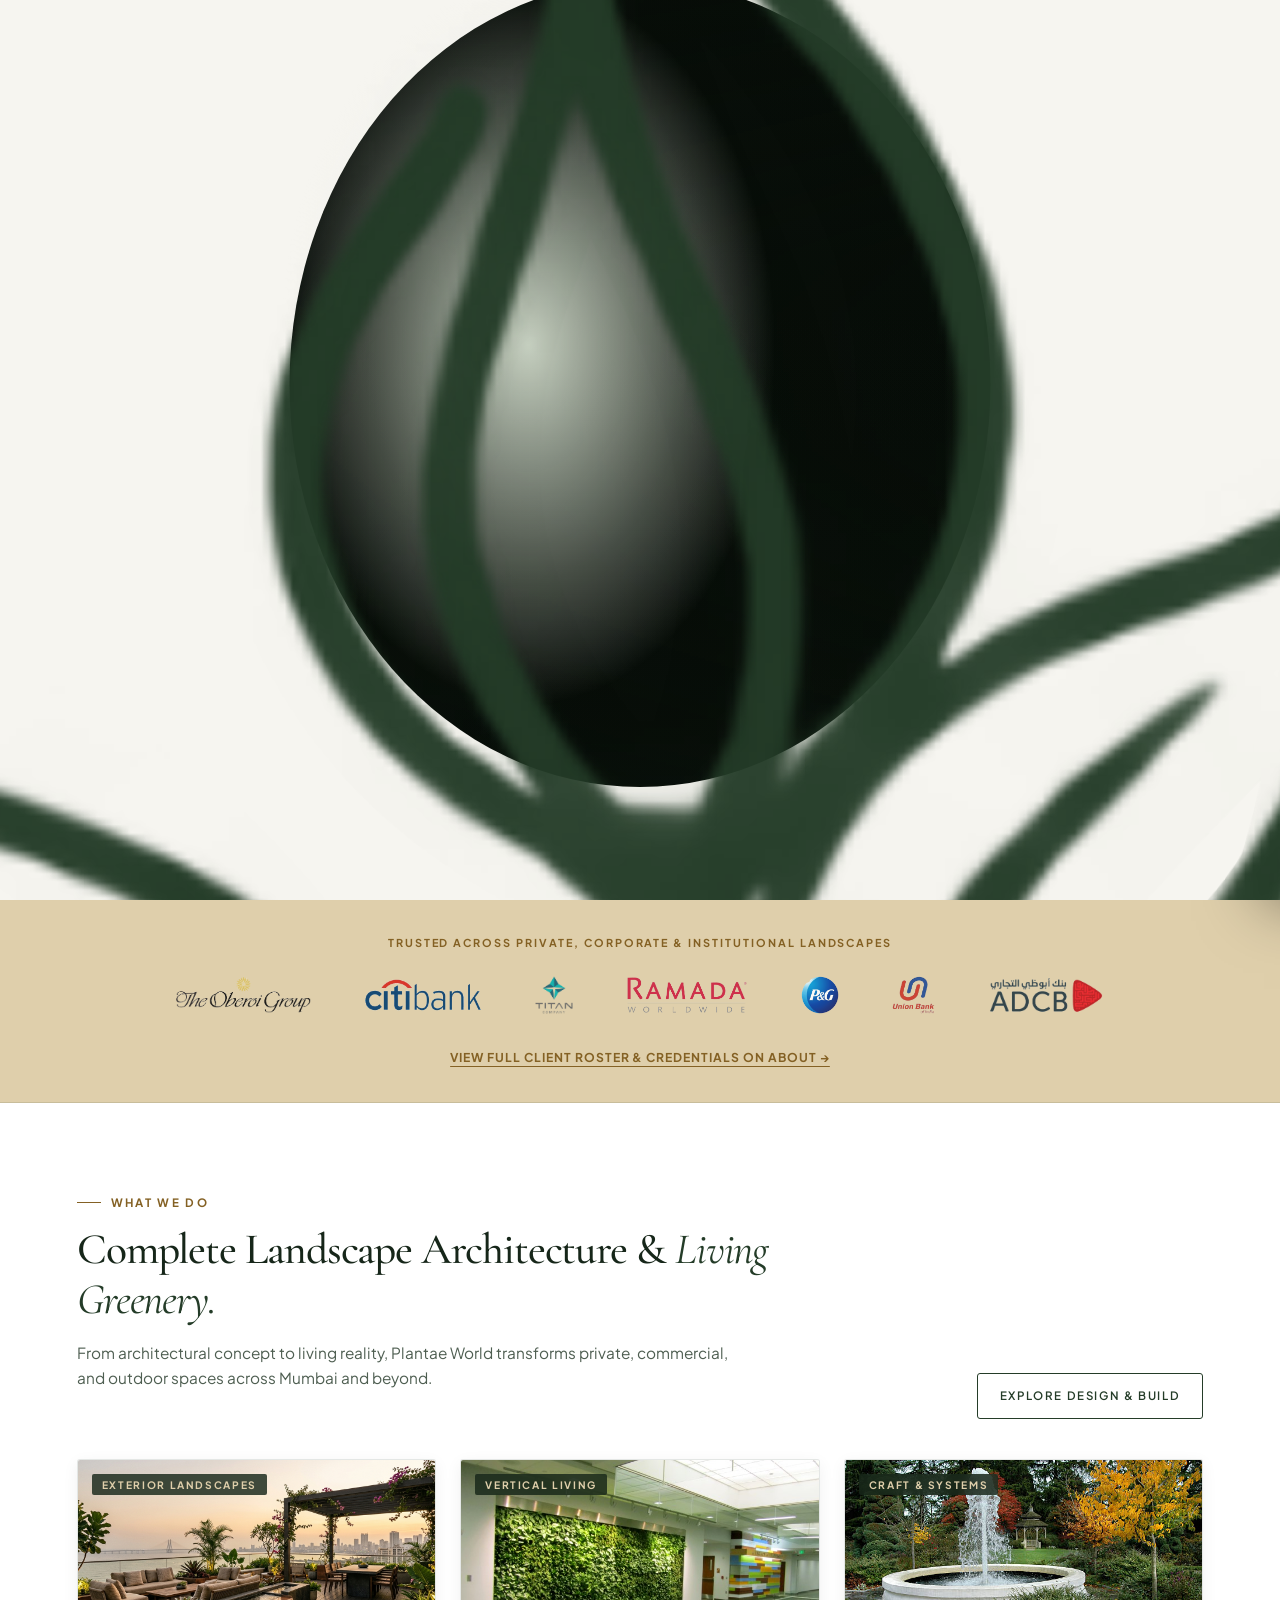
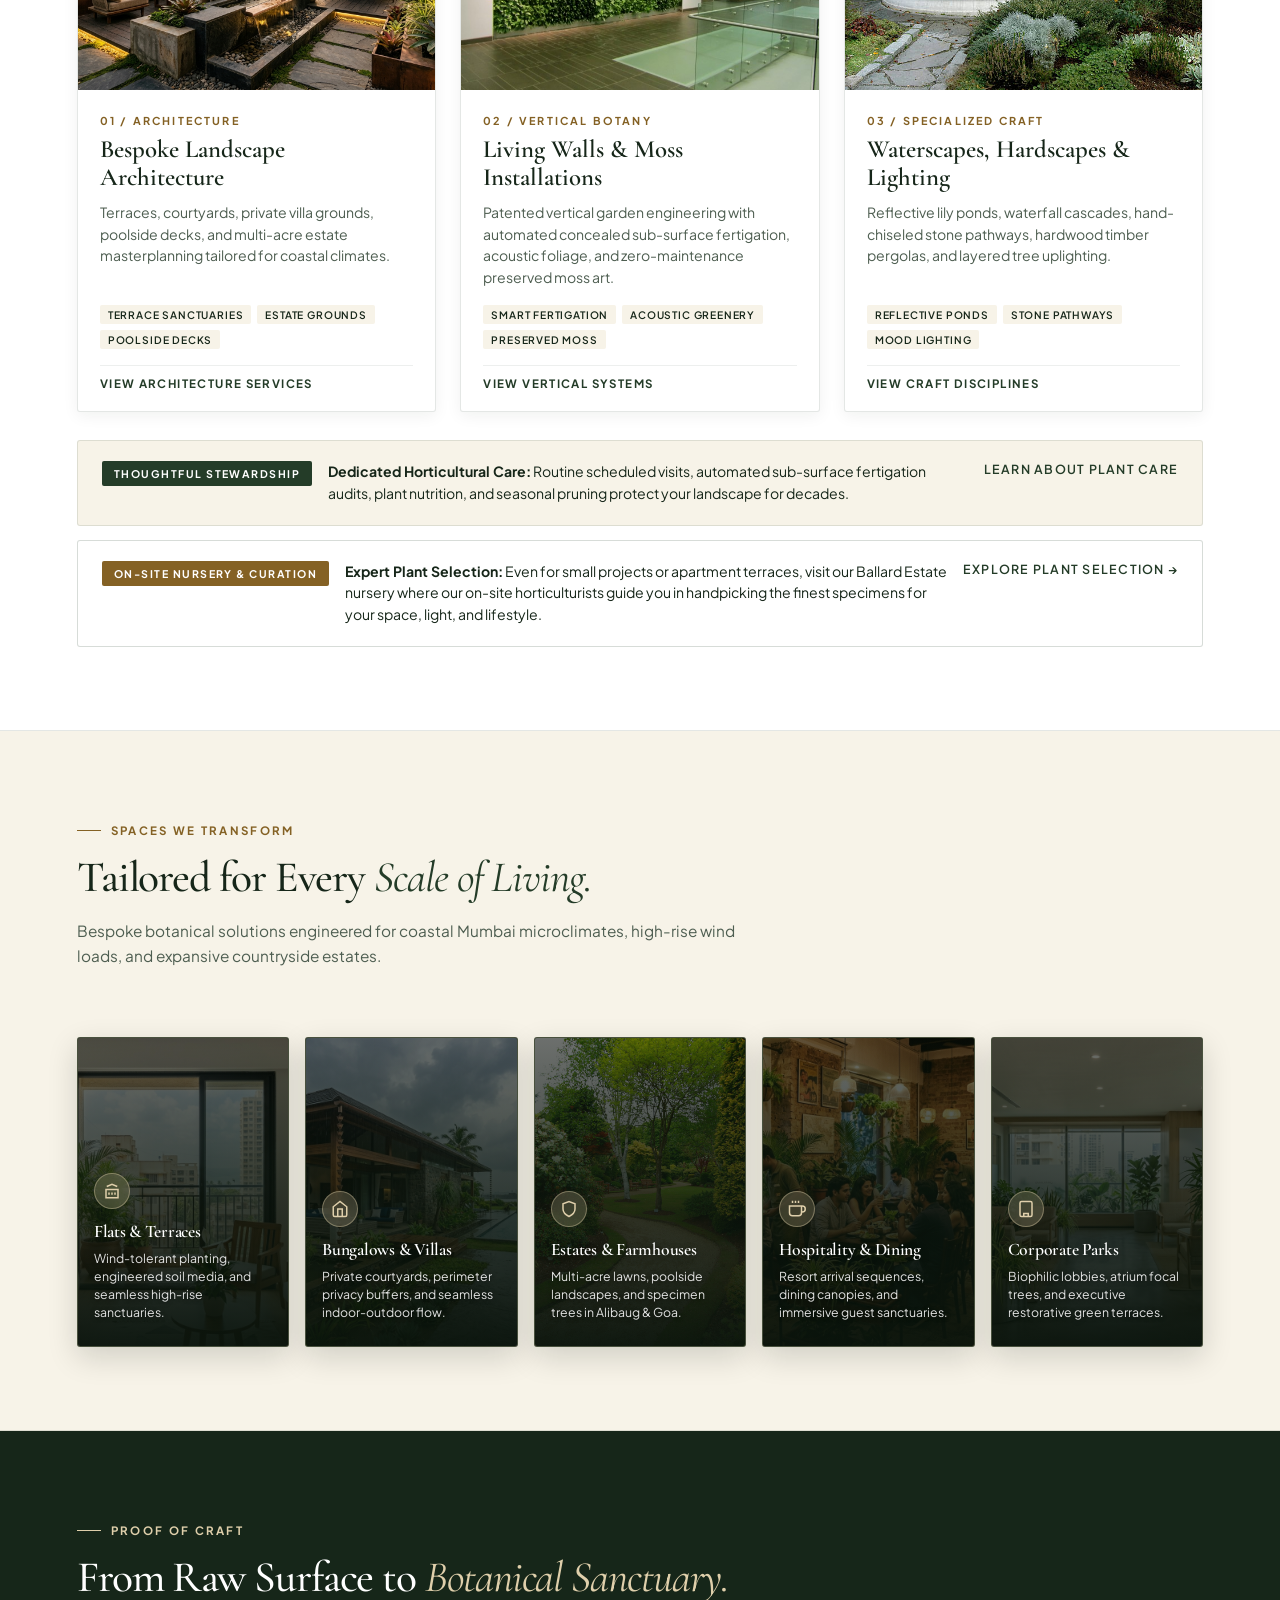
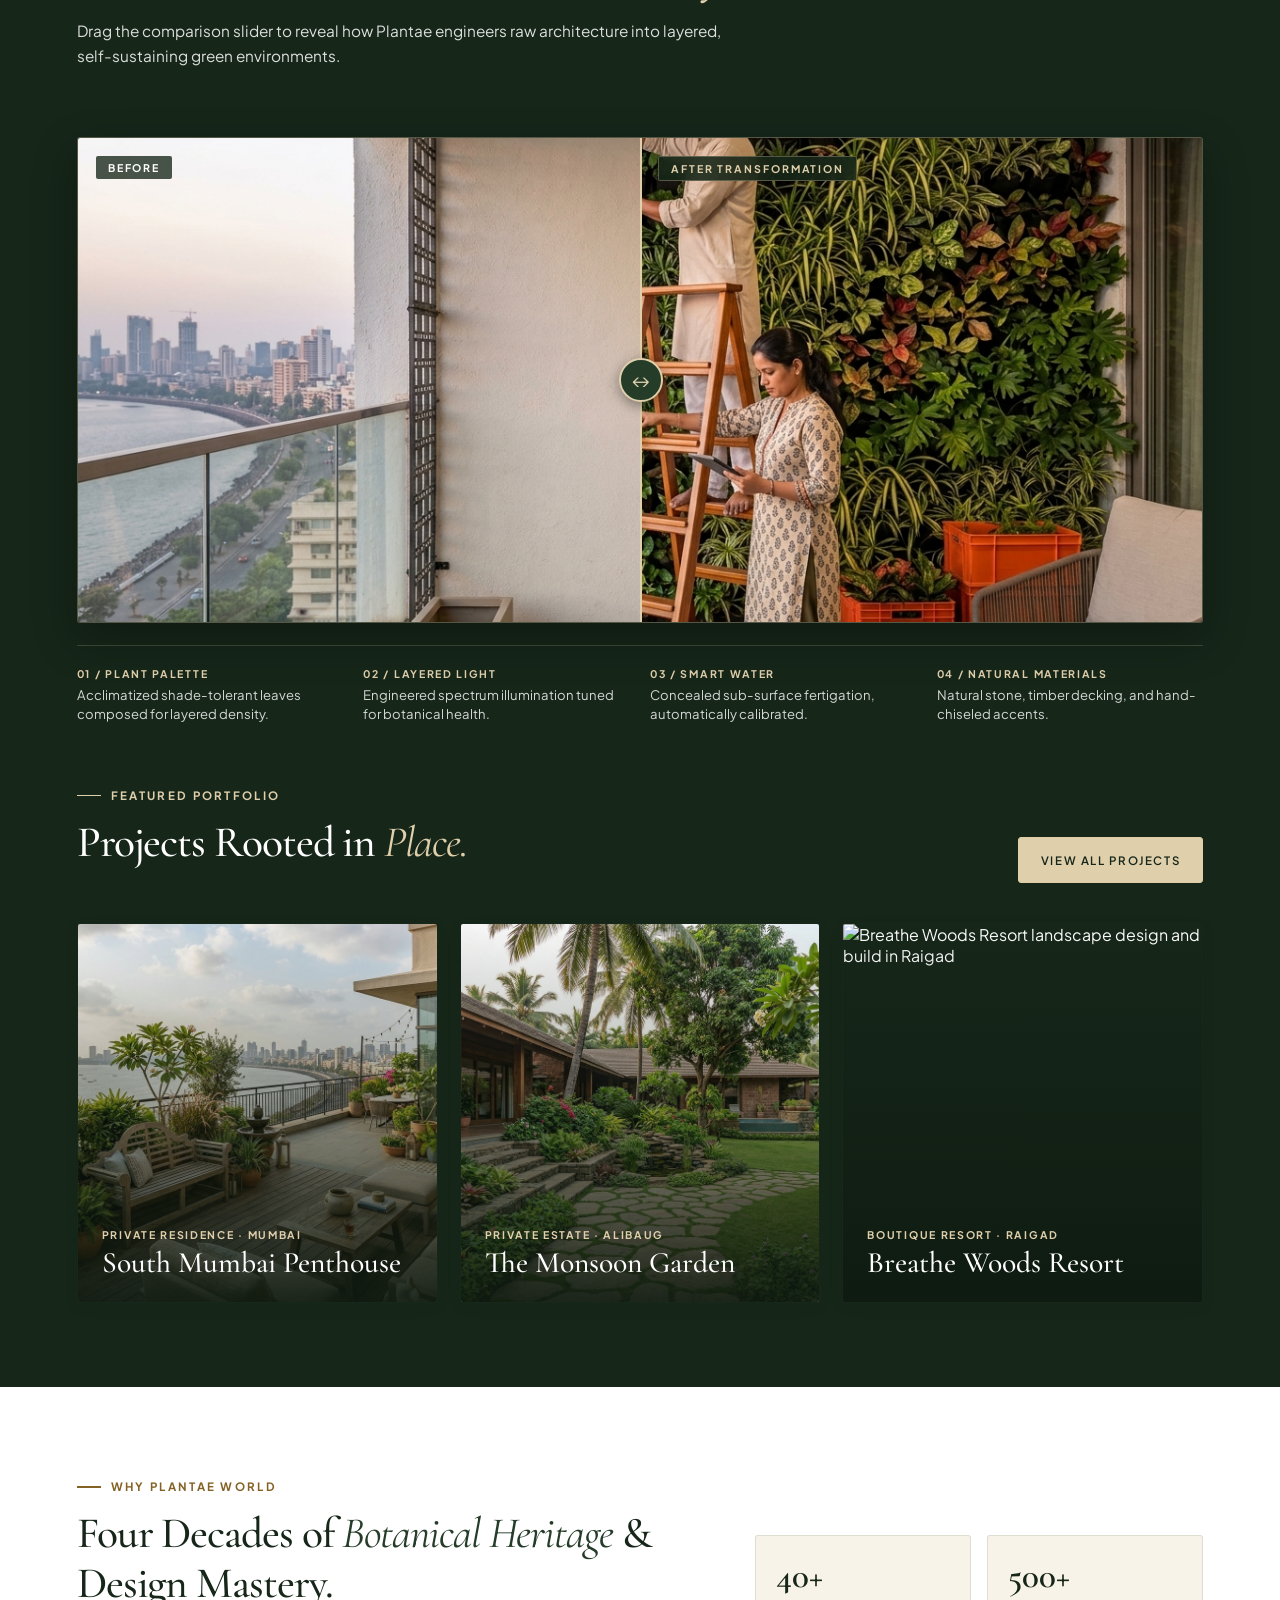
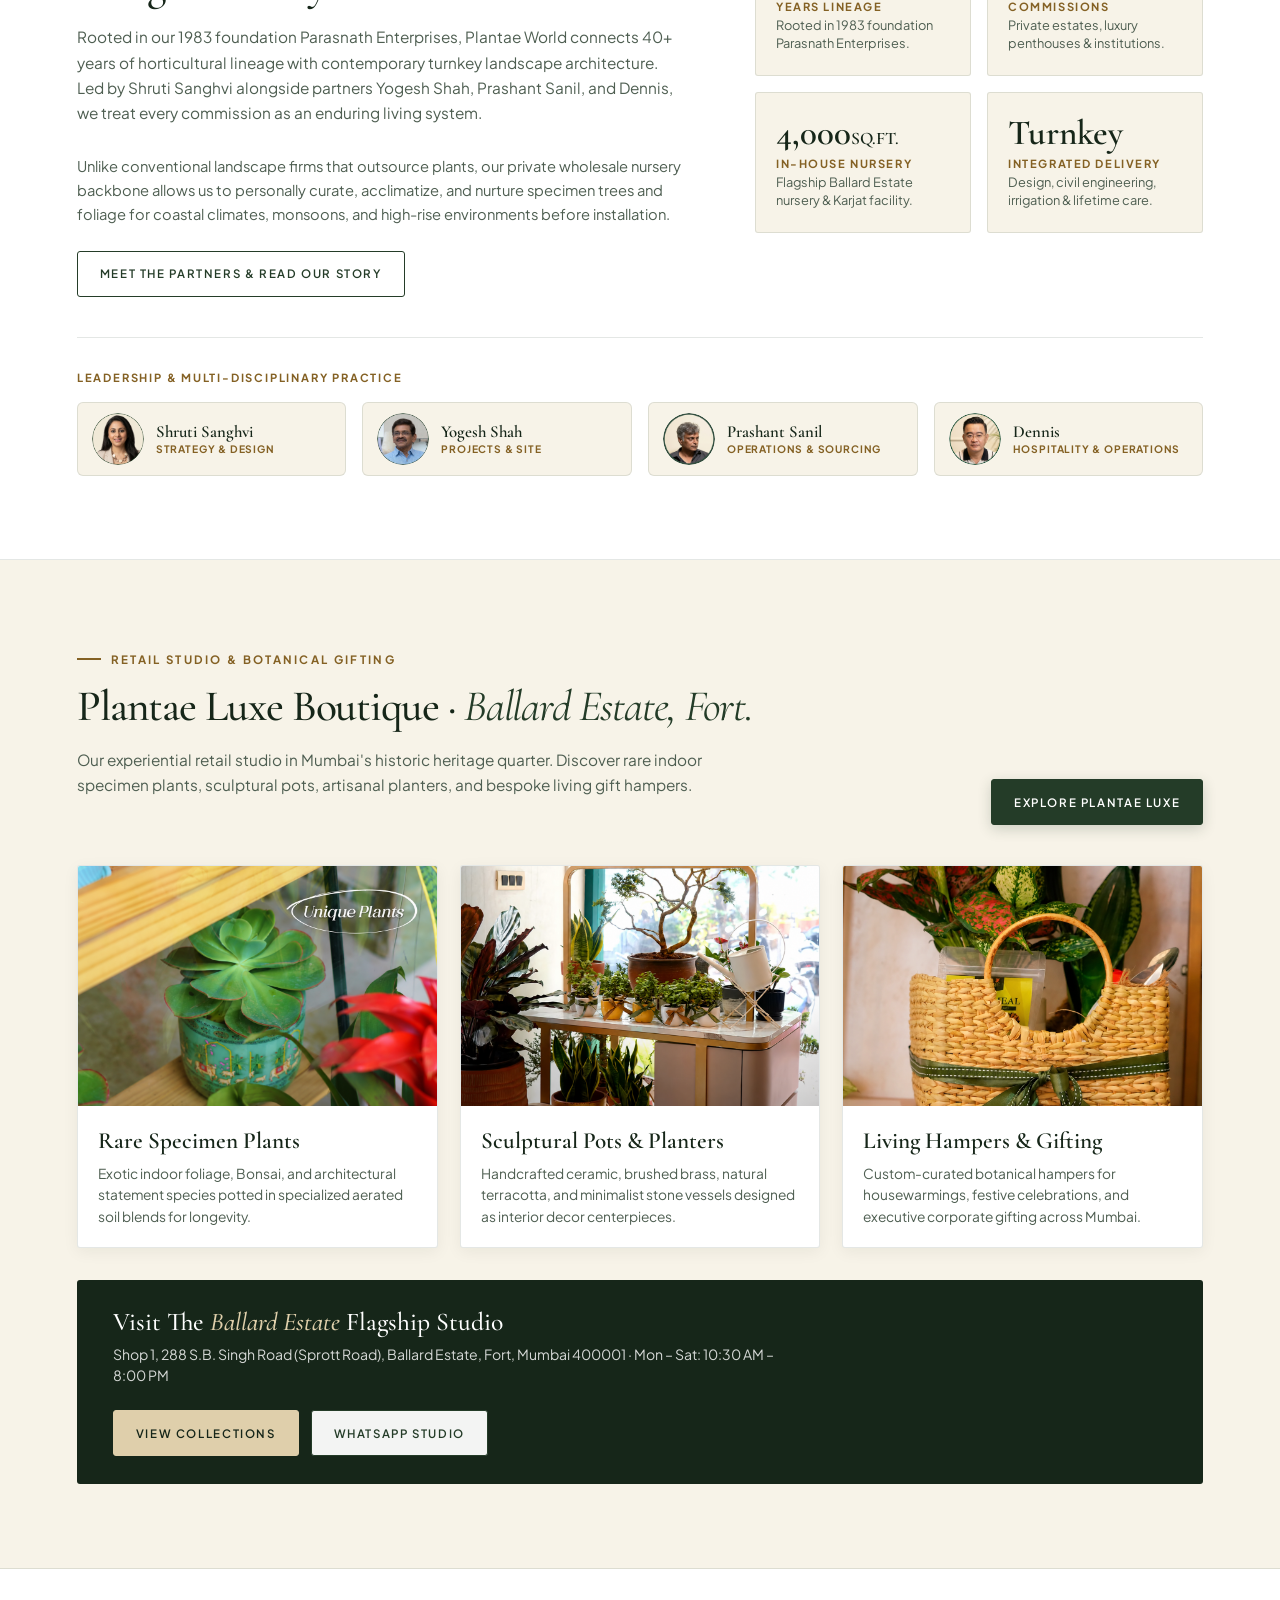
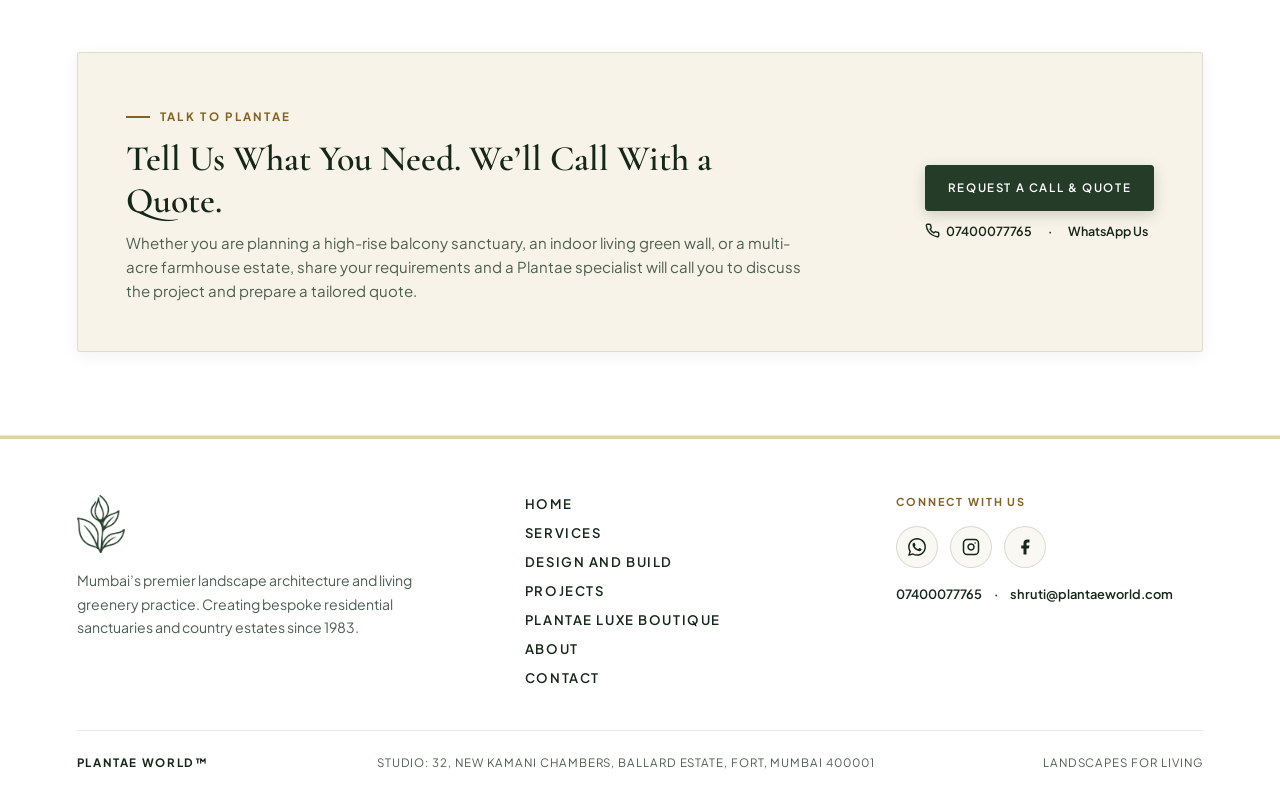
==== commit ae994800: "Route enquiries to Shruti" ====
--- a/index.html
+++ b/index.html
@@ -82,7 +82,7 @@
           "jobTitle": "Principal Landscape Designer & Horticulturist"
         },
         "telephone": "07400077765",
-        "email": "info@plantaeworld.com",
+        "email": "shruti@plantaeworld.com",
         "address": {
           "@type": "PostalAddress",
           "streetAddress": "32, New Kamani Chambers, Adi Marzaban Path, Ballard Estate, Fort",
@@ -411,9 +411,9 @@
               <span>WhatsApp</span>
             </a>
           </div>
-          <a class="drawer-contact-link" href="mailto:info@plantaeworld.com">
+          <a class="drawer-contact-link" href="mailto:shruti@plantaeworld.com">
             <svg viewBox="0 0 24 24" fill="none" stroke="currentColor" stroke-width="2.2" stroke-linecap="round" stroke-linejoin="round" aria-hidden="true"><rect width="20" height="16" x="2" y="4" rx="2"/><path d="m22 7-8.97 5.7a1.94 1.94 0 0 1-2.06 0L2 7"/></svg>
-            <span>info@plantaeworld.com</span>
+            <span>shruti@plantaeworld.com</span>
           </a>
         </div>
       </div>
@@ -945,7 +945,7 @@
           <div class="footer-contact-quick">
             <a href="tel:07400077765">07400077765</a>
             <span>·</span>
-            <a href="mailto:info@plantaeworld.com">info@plantaeworld.com</a>
+            <a href="mailto:shruti@plantaeworld.com">shruti@plantaeworld.com</a>
           </div>
         </div>
       </div>
